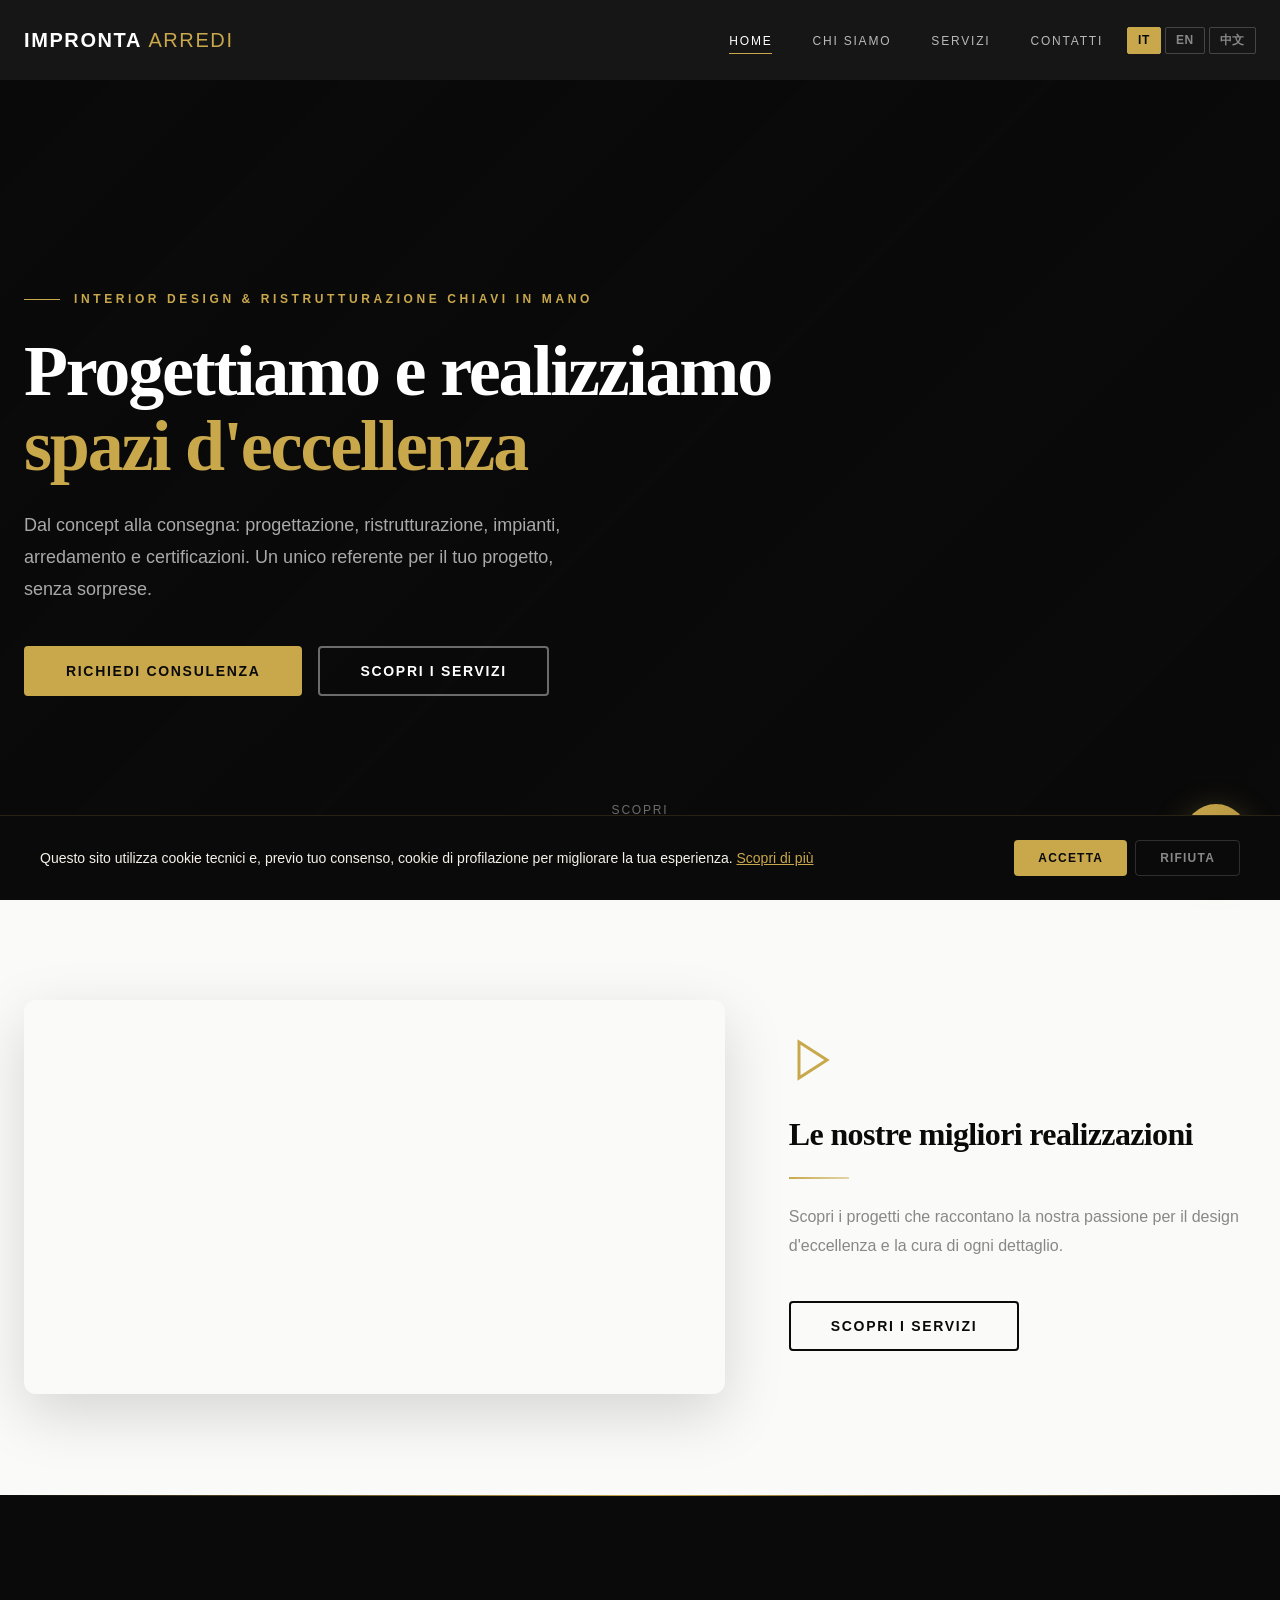
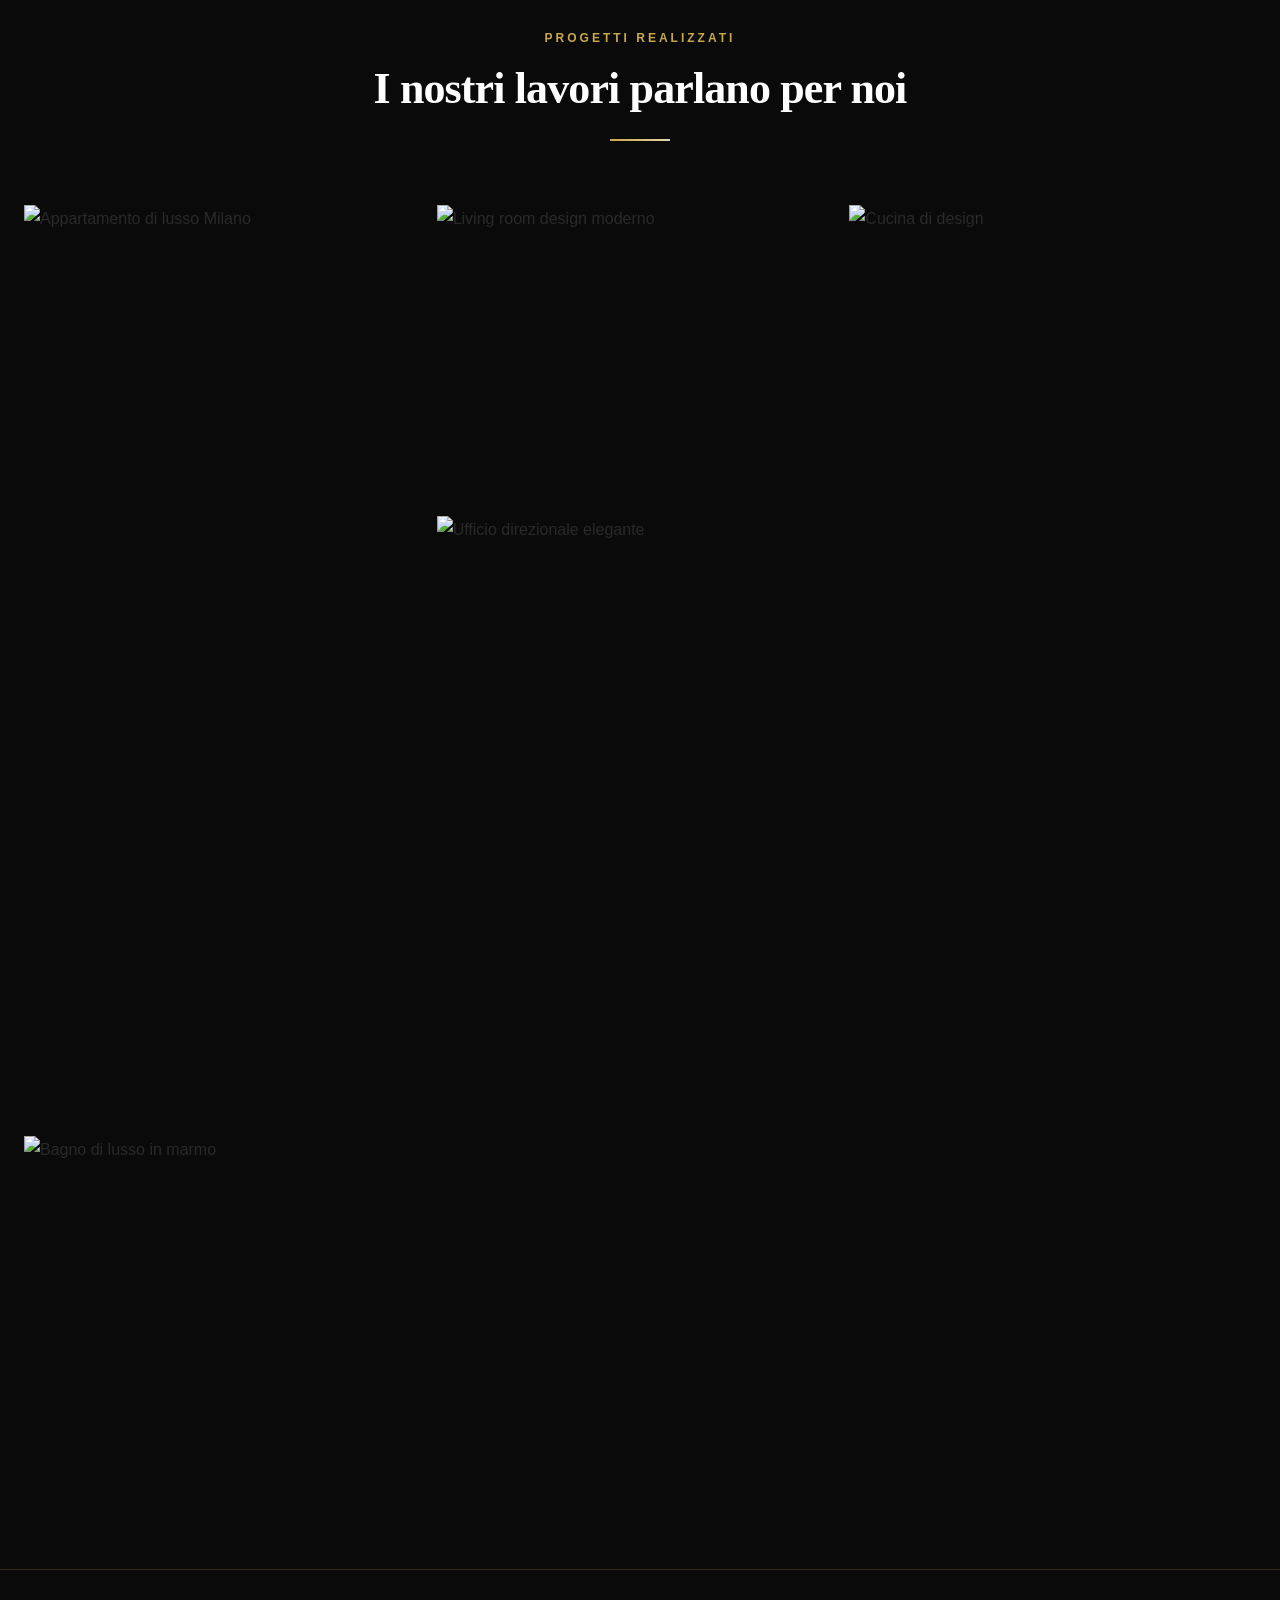
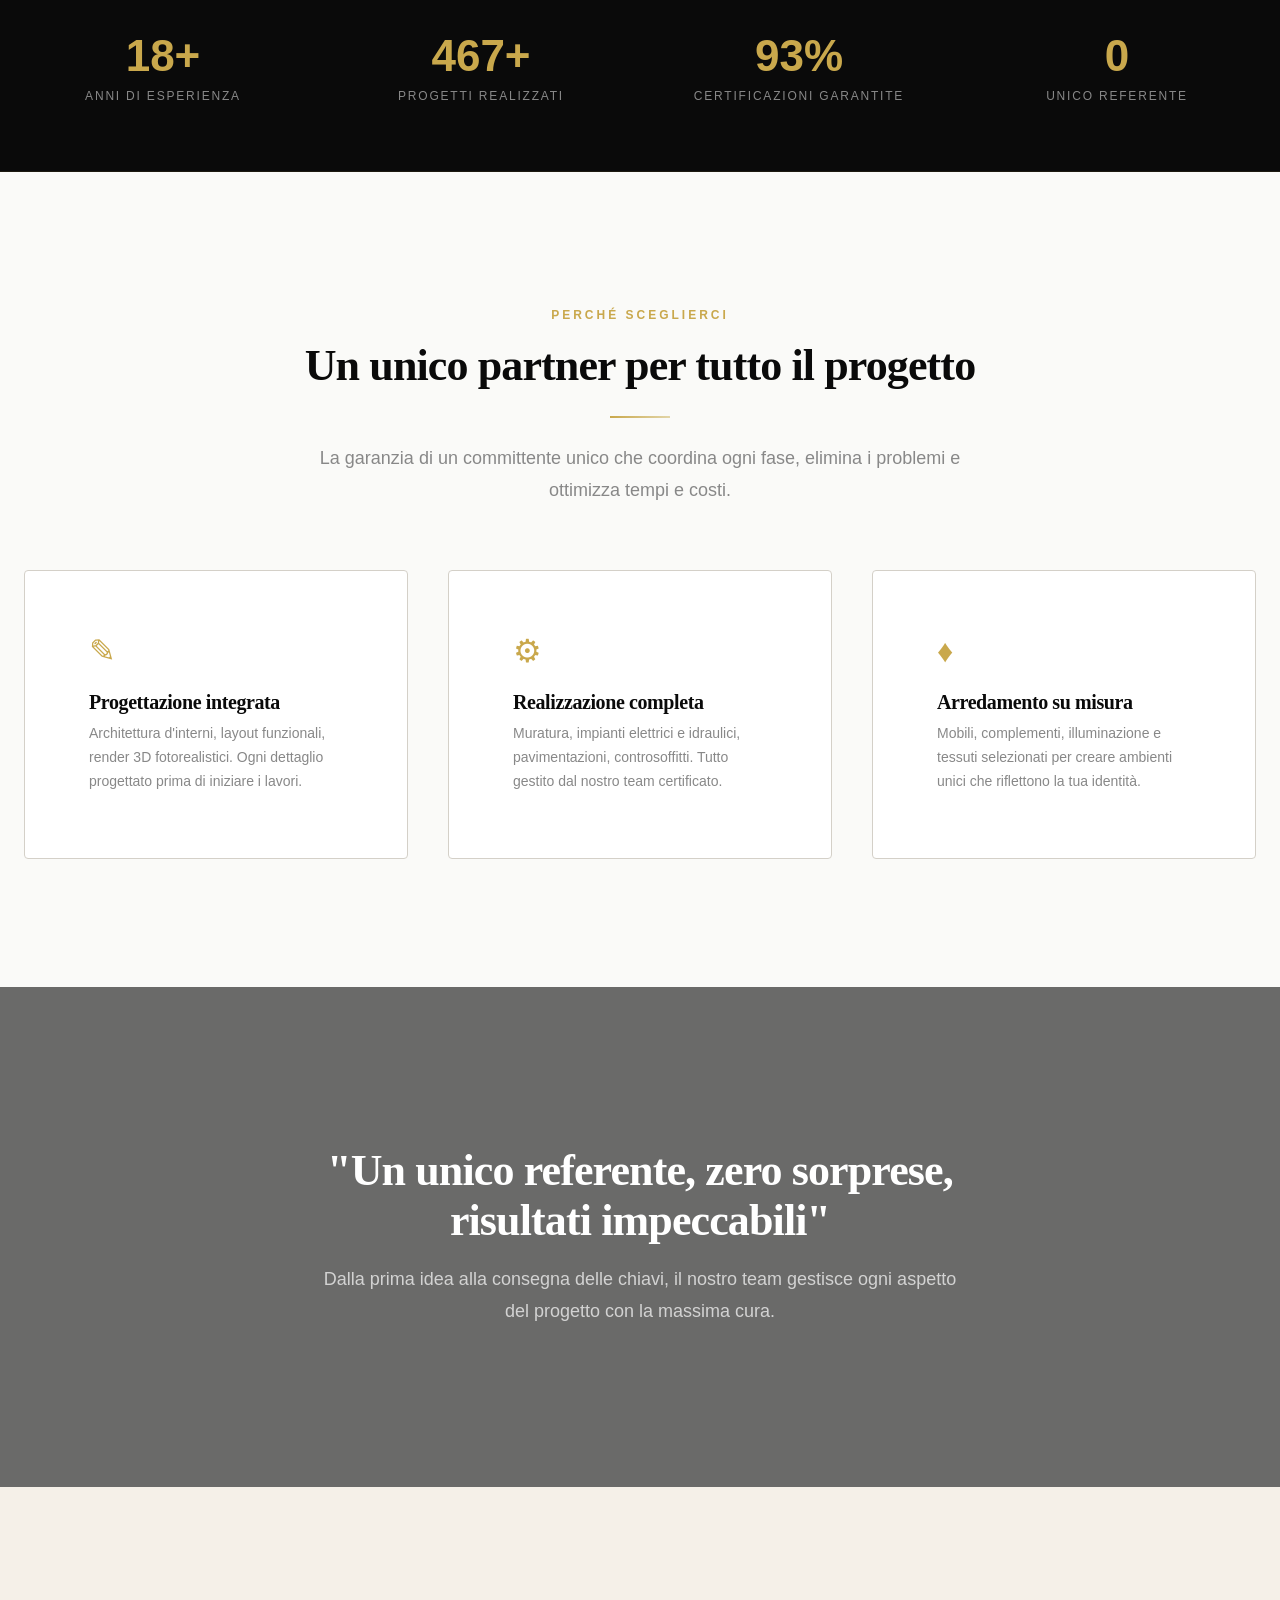
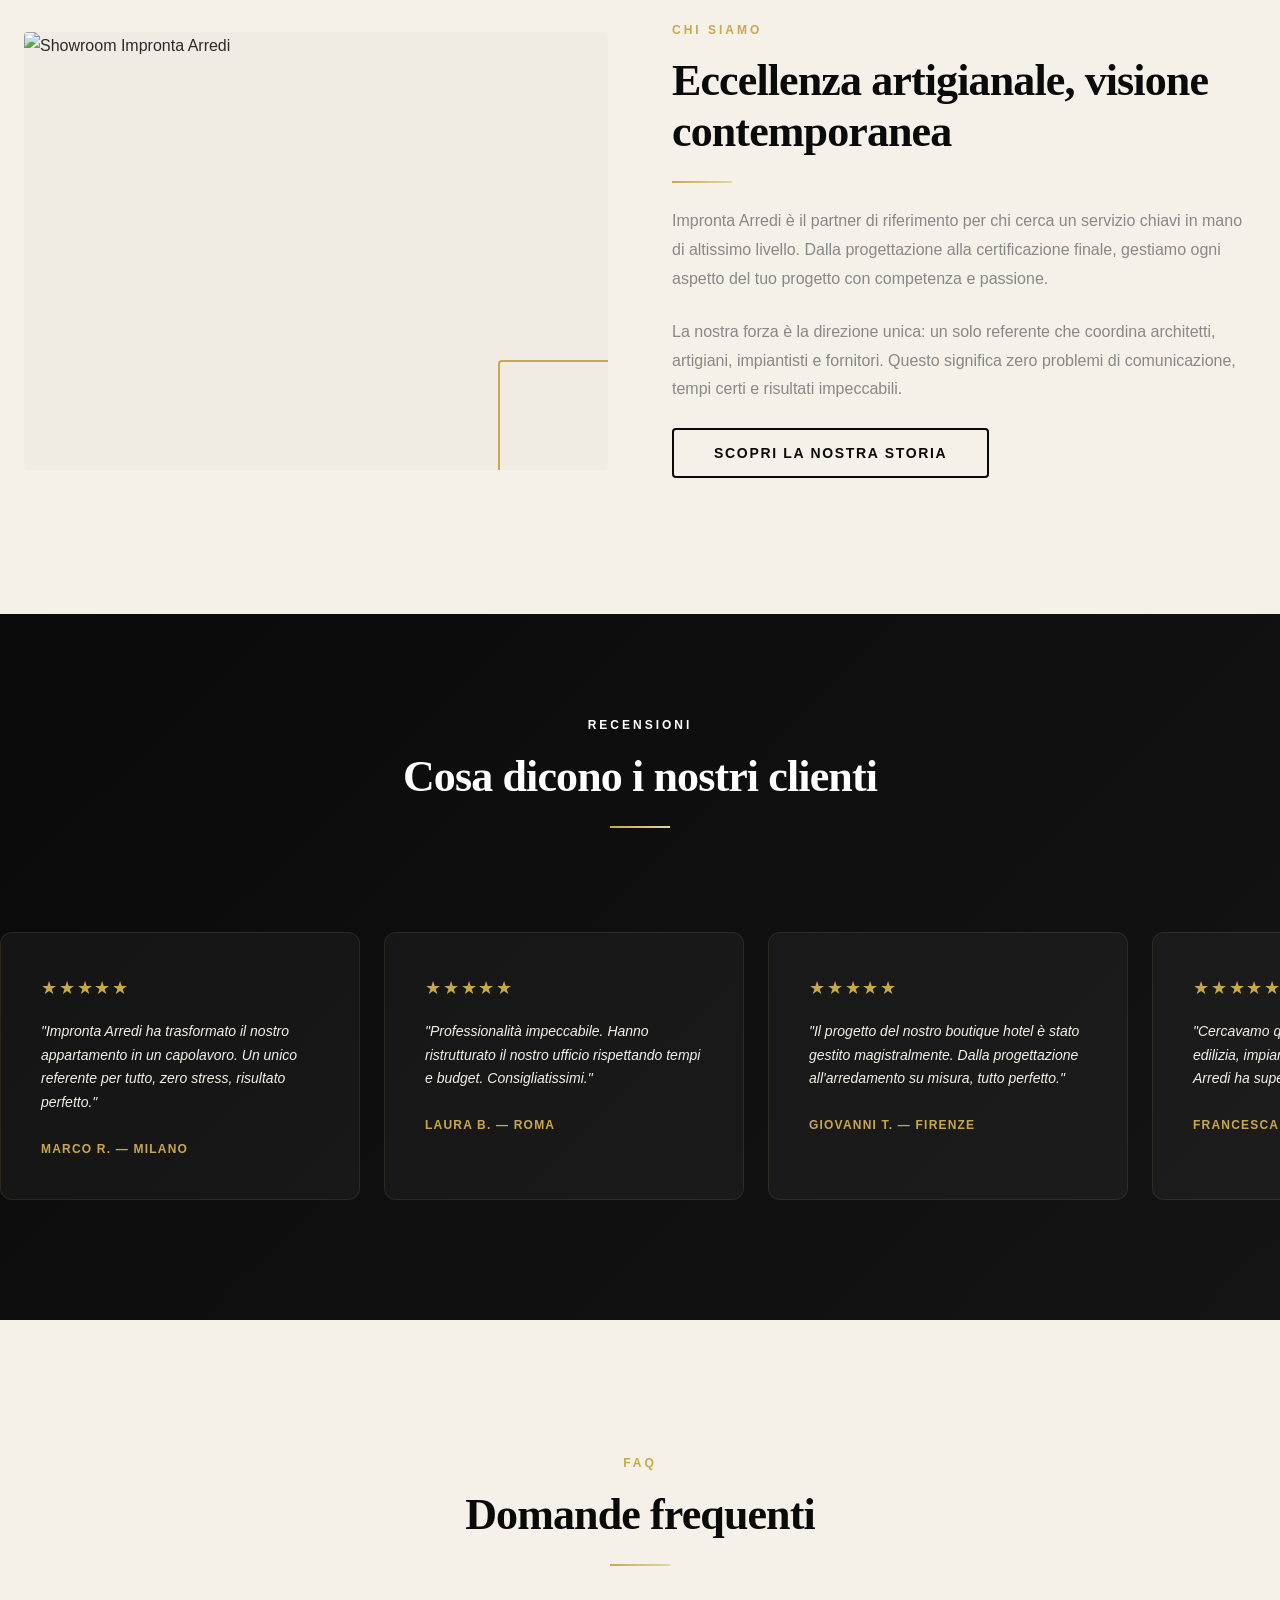
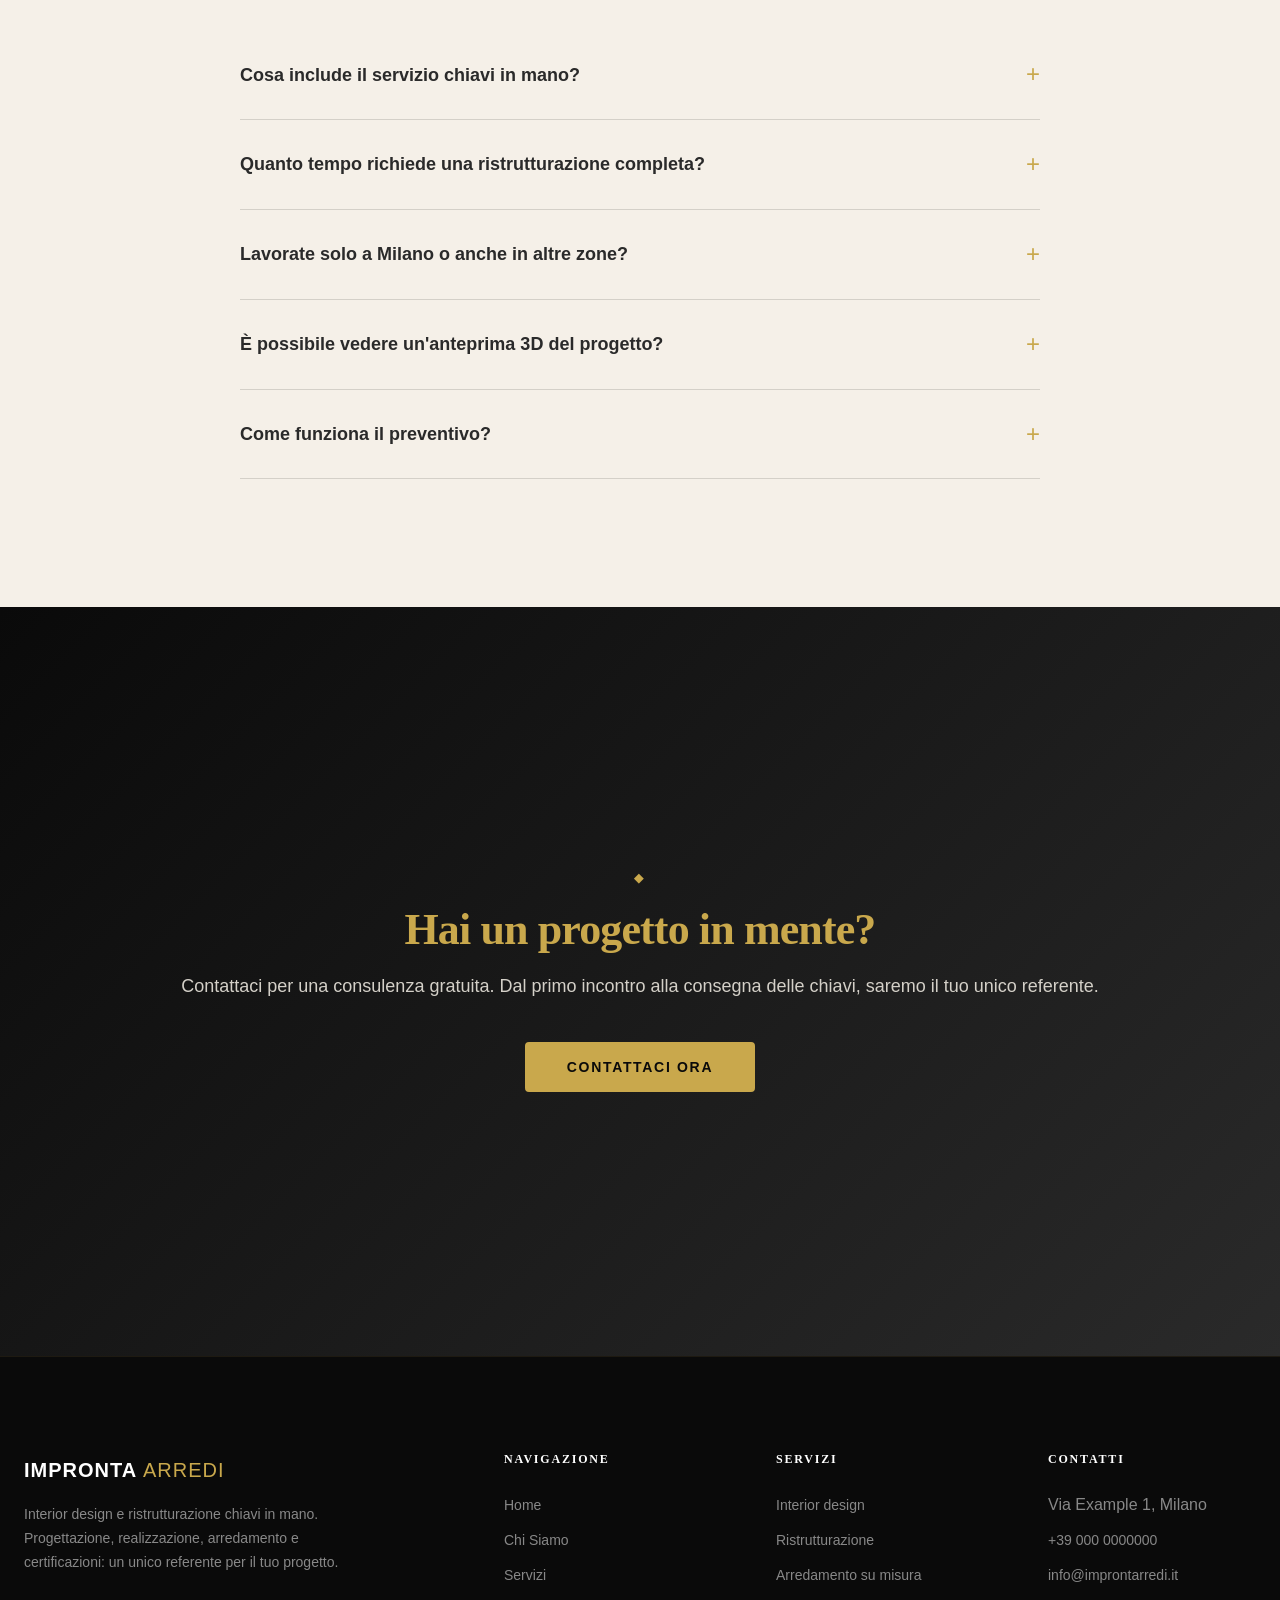
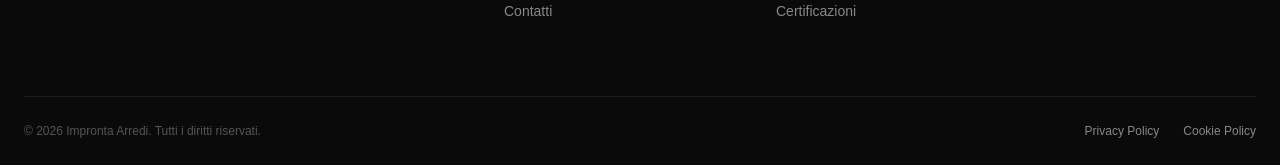
==== index.html @ 64a3fc9d "Aggiunta sezione video con figura, 10 recensioni scorrevoli, 5 FAQ e 100+ Q&A chatbot - Video: layou" ====
<!DOCTYPE html>
<html lang="it">
<head>
  <meta charset="UTF-8">
  <meta name="viewport" content="width=device-width, initial-scale=1.0">
  <title>Impronta Arredi – Interior Design e Ristrutturazione Chiavi in Mano</title>
  <meta name="description" content="Impronta Arredi: interior design e ristrutturazione chiavi in mano per appartamenti di lusso, uffici, hotel e negozi. Progettazione, impianti, arredamento e certificazioni con un unico referente.">
  <meta name="robots" content="index, follow">
  <link rel="canonical" href="https://www.improntarredi.it/">

  <!-- Open Graph -->
  <meta property="og:type" content="website">
  <meta property="og:title" content="Impronta Arredi – Interior Design e Ristrutturazione Chiavi in Mano">
  <meta property="og:description" content="Progettazione, ristrutturazione, impianti, arredamento e certificazioni. Un unico referente per il tuo progetto di lusso.">
  <meta property="og:url" content="https://www.improntarredi.it/">
  <meta property="og:site_name" content="Impronta Arredi">
  <meta property="og:locale" content="it_IT">
  <meta property="og:locale:alternate" content="en_GB">
  <meta property="og:locale:alternate" content="zh_CN">

  <!-- Preload font -->
  <link rel="preload" href="fonts/inter-regular.woff2" as="font" type="font/woff2" crossorigin>
  <link rel="preload" href="fonts/inter-bold.woff2" as="font" type="font/woff2" crossorigin>

  <link rel="stylesheet" href="css/style.css">
  <link rel="stylesheet" href="css/chatbot.css">

  <!-- Schema.org GeneralContractor + FurnitureStore -->
  <script type="application/ld+json">
  {
    "@context": "https://schema.org",
    "@type": ["GeneralContractor", "FurnitureStore"],
    "name": "Impronta Arredi",
    "description": "Interior design e ristrutturazione chiavi in mano per appartamenti di lusso, uffici, hotel e negozi. Progettazione, impianti, arredamento su misura e certificazioni.",
    "url": "https://www.improntarredi.it",
    "telephone": "+39 000 0000000",
    "email": "info@improntarredi.it",
    "address": {
      "@type": "PostalAddress",
      "streetAddress": "Via Example 1",
      "addressLocality": "Milano",
      "addressRegion": "MI",
      "postalCode": "20100",
      "addressCountry": "IT"
    },
    "geo": {
      "@type": "GeoCoordinates",
      "latitude": 45.4642,
      "longitude": 9.1900
    },
    "hasMap": "https://maps.google.com/?q=45.4642,9.1900",
    "openingHoursSpecification": [
      {
        "@type": "OpeningHoursSpecification",
        "dayOfWeek": ["Monday","Tuesday","Wednesday","Thursday","Friday"],
        "opens": "09:00",
        "closes": "18:00"
      },
      {
        "@type": "OpeningHoursSpecification",
        "dayOfWeek": "Saturday",
        "opens": "09:00",
        "closes": "13:00"
      }
    ],
    "areaServed": [
      { "@type": "Country", "name": "Italy" },
      { "@type": "Country", "name": "International" }
    ],
    "knowsLanguage": ["Italian", "English", "Chinese"],
    "sameAs": []
  }
  </script>

  <!-- Schema.org FAQPage -->
  <script type="application/ld+json">
  {
    "@context": "https://schema.org",
    "@type": "FAQPage",
    "mainEntity": [
      {
        "@type": "Question",
        "name": "Cosa include il servizio chiavi in mano di Impronta Arredi?",
        "acceptedAnswer": {
          "@type": "Answer",
          "text": "Il nostro servizio chiavi in mano include progettazione e interior design, ristrutturazione edile completa, impianti elettrici e idraulici, arredamento su misura, e tutte le certificazioni necessarie. Un unico referente coordina ogni fase del progetto."
        }
      },
      {
        "@type": "Question",
        "name": "Quanto tempo richiede una ristrutturazione completa?",
        "acceptedAnswer": {
          "@type": "Answer",
          "text": "I tempi variano in base alla complessità del progetto. Un appartamento di medie dimensioni richiede generalmente 3-6 mesi. Durante il sopralluogo iniziale definiamo una timeline dettagliata e ci impegniamo a rispettarla grazie alla nostra gestione centralizzata."
        }
      },
      {
        "@type": "Question",
        "name": "Lavorate solo a Milano o anche in altre zone?",
        "acceptedAnswer": {
          "@type": "Answer",
          "text": "La nostra sede è a Milano, ma lavoriamo in tutta Italia e anche all'estero. Abbiamo realizzato progetti a Roma, Firenze, Como, sulla costiera e in diverse capitali europee."
        }
      },
      {
        "@type": "Question",
        "name": "È possibile vedere un'anteprima 3D del progetto?",
        "acceptedAnswer": {
          "@type": "Answer",
          "text": "Assolutamente sì. Realizziamo render 3D fotorealistici che vi permetteranno di visualizzare ogni dettaglio del progetto prima dell'inizio dei lavori. Questo garantisce che il risultato finale corrisponda esattamente alle vostre aspettative."
        }
      },
      {
        "@type": "Question",
        "name": "Come funziona il preventivo?",
        "acceptedAnswer": {
          "@type": "Answer",
          "text": "Offriamo una consulenza iniziale gratuita con sopralluogo. Dopo aver compreso le vostre esigenze, prepariamo un preventivo dettagliato e trasparente, senza costi nascosti. Il budget è unico e include tutte le lavorazioni, materiali e certificazioni."
        }
      }
    ]
  }
  </script>
</head>
<body>

  <!-- ==================== HEADER ==================== -->
  <header class="header" role="banner">
    <div class="container header__inner">
      <a href="index.html" class="header__logo" aria-label="Impronta Arredi – Home">IMPRONTA <span>ARREDI</span></a>
      <nav class="nav" role="navigation" aria-label="Navigazione principale">
        <button class="nav__toggle" aria-label="Apri menu" aria-expanded="false">
          <span></span><span></span><span></span>
        </button>
        <ul class="nav__list">
          <li><a href="index.html" class="nav__link nav__link--active" data-i18n="nav.home">Home</a></li>
          <li><a href="chi-siamo.html" class="nav__link" data-i18n="nav.chi-siamo">Chi Siamo</a></li>
          <li><a href="servizi.html" class="nav__link" data-i18n="nav.servizi">Servizi</a></li>
          <li><a href="contatti.html" class="nav__link" data-i18n="nav.contatti">Contatti</a></li>
        </ul>
        <div class="lang-switch">
          <button class="lang-switch__btn lang-switch__btn--active" data-lang="it">IT</button>
          <button class="lang-switch__btn" data-lang="en">EN</button>
          <button class="lang-switch__btn" data-lang="cn">中文</button>
        </div>
      </nav>
    </div>
  </header>

  <main>
    <!-- ==================== HERO (Cinematic) ==================== -->
    <section class="hero">
      <div class="hero__bg" style="background-image: url('https://images.unsplash.com/photo-1600210492486-724fe5c67fb0?w=1920&q=80');" role="img" aria-label="Interior design di lusso"></div>
      <div class="hero__overlay"></div>
      <div class="hero__particles" aria-hidden="true">
        <div class="hero__particle"></div>
        <div class="hero__particle"></div>
        <div class="hero__particle"></div>
        <div class="hero__particle"></div>
        <div class="hero__particle"></div>
        <div class="hero__particle"></div>
      </div>
      <div class="container">
        <div class="hero__content">
          <span class="hero__label" data-i18n="hero.label">Interior Design & Ristrutturazione Chiavi in Mano</span>
          <h1 class="hero__title" data-i18n="hero.title" data-i18n-html>Progettiamo e realizziamo <em>spazi d'eccellenza</em></h1>
          <p class="hero__text" data-i18n="hero.text">Dal concept alla consegna: progettazione, ristrutturazione, impianti, arredamento e certificazioni. Un unico referente per il tuo progetto, senza sorprese.</p>
          <div class="hero__actions">
            <a href="contatti.html" class="btn btn--gold" data-i18n="hero.cta1">Richiedi consulenza</a>
            <a href="servizi.html" class="btn btn--outline-white" data-i18n="hero.cta2">Scopri i servizi</a>
          </div>
        </div>
      </div>
      <div class="hero__scroll" aria-hidden="true">
        <span data-i18n="hero.scroll">Scopri</span>
        <div class="hero__scroll-line"></div>
      </div>
    </section>

    <!-- ==================== VIDEO ==================== -->
    <section class="video-section" aria-label="Video presentazione">
      <div class="container">
        <div class="video-split">
          <div class="video-split__player">
            <div class="video-split__wrapper">
              <iframe
                src="https://www.youtube.com/embed/dM3teZ4yJe0"
                title="arredo"
                frameborder="0"
                allow="accelerometer; autoplay; clipboard-write; encrypted-media; gyroscope; picture-in-picture; web-share"
                referrerpolicy="strict-origin-when-cross-origin"
                allowfullscreen
                loading="lazy"
              ></iframe>
            </div>
          </div>
          <div class="video-split__cta reveal">
            <div class="video-split__icon" aria-hidden="true">
              <svg width="48" height="48" viewBox="0 0 24 24" fill="none" stroke="currentColor" stroke-width="1.5"><polygon points="5 3 19 12 5 21 5 3"/></svg>
            </div>
            <h2 data-i18n="video.title">Le nostre migliori realizzazioni</h2>
            <div class="gold-line gold-line--left"></div>
            <p data-i18n="video.desc">Scopri i progetti che raccontano la nostra passione per il design d'eccellenza e la cura di ogni dettaglio.</p>
            <a href="servizi.html" class="btn btn--outline-dark" data-i18n="video.cta">Scopri i servizi</a>
          </div>
        </div>
      </div>
    </section>

    <!-- ==================== PORTFOLIO GALLERY ==================== -->
    <section class="portfolio" aria-label="Progetti realizzati">
      <div class="container">
        <div class="section__header reveal">
          <span class="section__label" data-i18n="portfolio.label">Progetti realizzati</span>
          <h2 data-i18n="portfolio.title" style="color: var(--bianco-puro);">I nostri lavori parlano per noi</h2>
          <div class="gold-line"></div>
        </div>
      </div>
      <div class="container--wide" style="max-width: 1440px; margin: 0 auto; padding: 0 var(--sp-md);">
        <div class="portfolio__grid">
          <div class="portfolio__item portfolio__item--tall reveal--scale reveal">
            <img src="https://images.unsplash.com/photo-1600607687939-ce8a6c25118c?w=800&q=80" alt="Appartamento di lusso Milano" loading="lazy" width="800" height="1067">
            <div class="portfolio__overlay">
              <h3 data-i18n="portfolio.1.title">Residenza Brera</h3>
              <p data-i18n="portfolio.1.cat">Appartamento di lusso</p>
            </div>
          </div>
          <div class="portfolio__item reveal--scale reveal reveal--delay-1">
            <img src="https://images.unsplash.com/photo-1600585154340-be6161a56a0c?w=800&q=80" alt="Living room design moderno" loading="lazy" width="800" height="600">
            <div class="portfolio__overlay">
              <h3 data-i18n="portfolio.2.title">Loft Navigli</h3>
              <p data-i18n="portfolio.2.cat">Ristrutturazione completa</p>
            </div>
          </div>
          <div class="portfolio__item reveal--scale reveal reveal--delay-2">
            <img src="https://images.unsplash.com/photo-1600566753190-17f0baa2a6c3?w=800&q=80" alt="Cucina di design" loading="lazy" width="800" height="600">
            <div class="portfolio__overlay">
              <h3 data-i18n="portfolio.3.title">Villa Monza</h3>
              <p data-i18n="portfolio.3.cat">Interior design</p>
            </div>
          </div>
          <div class="portfolio__item portfolio__item--wide reveal--scale reveal reveal--delay-1">
            <img src="https://images.unsplash.com/photo-1631679706909-1844bbd07221?w=1200&q=80" alt="Ufficio direzionale elegante" loading="lazy" width="1200" height="600">
            <div class="portfolio__overlay">
              <h3 data-i18n="portfolio.4.title">Headquarter Porta Nuova</h3>
              <p data-i18n="portfolio.4.cat">Ufficio direzionale</p>
            </div>
          </div>
          <div class="portfolio__item reveal--scale reveal reveal--delay-2">
            <img src="https://images.unsplash.com/photo-1618221195710-dd6b41faaea6?w=800&q=80" alt="Bagno di lusso in marmo" loading="lazy" width="800" height="600">
            <div class="portfolio__overlay">
              <h3 data-i18n="portfolio.5.title">Suite Hotel Duomo</h3>
              <p data-i18n="portfolio.5.cat">Boutique hotel</p>
            </div>
          </div>
        </div>
      </div>
    </section>

    <!-- ==================== STATS BAR ==================== -->
    <section class="stats-bar" aria-label="Statistiche">
      <div class="container">
        <div class="stats-bar__grid">
          <div class="reveal">
            <div class="stat__number" data-counter="20" data-suffix="+">0</div>
            <div class="stat__label" data-i18n="stat.1.label">Anni di esperienza</div>
          </div>
          <div class="reveal reveal--delay-1">
            <div class="stat__number" data-counter="500" data-suffix="+">0</div>
            <div class="stat__label" data-i18n="stat.2.label">Progetti realizzati</div>
          </div>
          <div class="reveal reveal--delay-2">
            <div class="stat__number" data-counter="100" data-suffix="%">0</div>
            <div class="stat__label" data-i18n="stat.3.label">Certificazioni garantite</div>
          </div>
          <div class="reveal reveal--delay-3">
            <div class="stat__number" data-counter="1" data-suffix="">0</div>
            <div class="stat__label" data-i18n="stat.4.label">Unico referente</div>
          </div>
        </div>
      </div>
    </section>

    <!-- ==================== FEATURES ==================== -->
    <section class="section">
      <div class="container">
        <div class="section__header reveal">
          <span class="section__label" data-i18n="features.label">Perché sceglierci</span>
          <h2 data-i18n="features.title">Un unico partner per tutto il progetto</h2>
          <div class="gold-line"></div>
          <p data-i18n="features.desc">La garanzia di un committente unico che coordina ogni fase, elimina i problemi e ottimizza tempi e costi.</p>
        </div>
        <div class="features-grid">
          <div class="feature-card reveal">
            <div class="feature-card__icon" aria-hidden="true">&#9998;</div>
            <h3 class="feature-card__title" data-i18n="feature.1.title">Progettazione integrata</h3>
            <p class="feature-card__text" data-i18n="feature.1.text">Architettura d'interni, layout funzionali, render 3D fotorealistici. Ogni dettaglio progettato prima di iniziare i lavori.</p>
          </div>
          <div class="feature-card reveal reveal--delay-1">
            <div class="feature-card__icon" aria-hidden="true">&#9881;</div>
            <h3 class="feature-card__title" data-i18n="feature.2.title">Realizzazione completa</h3>
            <p class="feature-card__text" data-i18n="feature.2.text">Muratura, impianti elettrici e idraulici, pavimentazioni, controsoffitti. Tutto gestito dal nostro team certificato.</p>
          </div>
          <div class="feature-card reveal reveal--delay-2">
            <div class="feature-card__icon" aria-hidden="true">&#9830;</div>
            <h3 class="feature-card__title" data-i18n="feature.3.title">Arredamento su misura</h3>
            <p class="feature-card__text" data-i18n="feature.3.text">Mobili, complementi, illuminazione e tessuti selezionati per creare ambienti unici che riflettono la tua identità.</p>
          </div>
        </div>
      </div>
    </section>

    <!-- ==================== PARALLAX SECTION ==================== -->
    <section class="parallax-section" aria-label="Citazione">
      <div class="parallax-section__bg" style="background-image: url('https://images.unsplash.com/photo-1600566753086-00f18fb6b3ea?w=1920&q=80');"></div>
      <div class="parallax-section__overlay"></div>
      <div class="parallax-section__content reveal">
        <h2 data-i18n="parallax.quote">"Un unico referente, zero sorprese, risultati impeccabili"</h2>
        <p data-i18n="parallax.desc">Dalla prima idea alla consegna delle chiavi, il nostro team gestisce ogni aspetto del progetto con la massima cura.</p>
      </div>
    </section>

    <!-- ==================== ABOUT PREVIEW ==================== -->
    <section class="section section--cream">
      <div class="container">
        <div class="about-split">
          <div class="about-split__image reveal--left reveal">
            <img src="https://images.unsplash.com/photo-1600585154526-990dced4db0d?w=800&q=80" alt="Showroom Impronta Arredi" loading="lazy" width="800" height="600">
          </div>
          <div class="about-split__content reveal--right reveal">
            <span class="section__label" data-i18n="about.label">Chi siamo</span>
            <h2 data-i18n="about.title">Eccellenza artigianale, visione contemporanea</h2>
            <div class="gold-line gold-line--left"></div>
            <p data-i18n="about.text1">Impronta Arredi è il partner di riferimento per chi cerca un servizio chiavi in mano di altissimo livello. Dalla progettazione alla certificazione finale, gestiamo ogni aspetto del tuo progetto con competenza e passione.</p>
            <p data-i18n="about.text2">La nostra forza è la direzione unica: un solo referente che coordina architetti, artigiani, impiantisti e fornitori. Questo significa zero problemi di comunicazione, tempi certi e risultati impeccabili.</p>
            <a href="chi-siamo.html" class="btn btn--outline-dark" data-i18n="about.cta">Scopri la nostra storia</a>
          </div>
        </div>
      </div>
    </section>

    <!-- ==================== RECENSIONI CAROUSEL ==================== -->
    <section class="reviews-section" aria-label="Recensioni clienti">
      <div class="container">
        <div class="section__header reveal">
          <span class="section__label" data-i18n="reviews.label">Recensioni</span>
          <h2 data-i18n="reviews.title">Cosa dicono i nostri clienti</h2>
          <div class="gold-line"></div>
        </div>
      </div>
      <div class="reviews-track-wrapper">
        <div class="reviews-track" aria-live="off">
          <!-- 10 review cards (duplicated for infinite scroll) -->
          <div class="review-card">
            <div class="review-card__stars" aria-label="5 stelle">&#9733;&#9733;&#9733;&#9733;&#9733;</div>
            <p class="review-card__text" data-i18n="review.1.text">"Impronta Arredi ha trasformato il nostro appartamento in un capolavoro. Un unico referente per tutto, zero stress, risultato perfetto."</p>
            <p class="review-card__author" data-i18n="review.1.author">Marco R. — Milano</p>
          </div>
          <div class="review-card">
            <div class="review-card__stars" aria-label="5 stelle">&#9733;&#9733;&#9733;&#9733;&#9733;</div>
            <p class="review-card__text" data-i18n="review.2.text">"Professionalità impeccabile. Hanno ristrutturato il nostro ufficio rispettando tempi e budget. Consigliatissimi."</p>
            <p class="review-card__author" data-i18n="review.2.author">Laura B. — Roma</p>
          </div>
          <div class="review-card">
            <div class="review-card__stars" aria-label="5 stelle">&#9733;&#9733;&#9733;&#9733;&#9733;</div>
            <p class="review-card__text" data-i18n="review.3.text">"Il progetto del nostro boutique hotel è stato gestito magistralmente. Dalla progettazione all'arredamento su misura, tutto perfetto."</p>
            <p class="review-card__author" data-i18n="review.3.author">Giovanni T. — Firenze</p>
          </div>
          <div class="review-card">
            <div class="review-card__stars" aria-label="5 stelle">&#9733;&#9733;&#9733;&#9733;&#9733;</div>
            <p class="review-card__text" data-i18n="review.4.text">"Cercavamo qualcuno che gestisse tutto: edilizia, impianti, arredamento. Impronta Arredi ha superato le aspettative."</p>
            <p class="review-card__author" data-i18n="review.4.author">Francesca M. — Torino</p>
          </div>
          <div class="review-card">
            <div class="review-card__stars" aria-label="5 stelle">&#9733;&#9733;&#9733;&#9733;&#9733;</div>
            <p class="review-card__text" data-i18n="review.5.text">"La qualità dei materiali e la cura dei dettagli sono straordinarie. La nostra villa è esattamente come l'avevamo immaginata."</p>
            <p class="review-card__author" data-i18n="review.5.author">Alessandro P. — Como</p>
          </div>
          <div class="review-card">
            <div class="review-card__stars" aria-label="5 stelle">&#9733;&#9733;&#9733;&#9733;&#9733;</div>
            <p class="review-card__text" data-i18n="review.6.text">"Il render 3D ci ha permesso di vedere il risultato prima ancora di iniziare. Nessuna sorpresa, solo soddisfazione."</p>
            <p class="review-card__author" data-i18n="review.6.author">Chiara L. — Bergamo</p>
          </div>
          <div class="review-card">
            <div class="review-card__stars" aria-label="5 stelle">&#9733;&#9733;&#9733;&#9733;&#9733;</div>
            <p class="review-card__text" data-i18n="review.7.text">"Ristrutturazione completa del nostro negozio in centro a Milano. Lavoro impeccabile, consegnato nei tempi previsti."</p>
            <p class="review-card__author" data-i18n="review.7.author">Roberto S. — Milano</p>
          </div>
          <div class="review-card">
            <div class="review-card__stars" aria-label="5 stelle">&#9733;&#9733;&#9733;&#9733;&#9733;</div>
            <p class="review-card__text" data-i18n="review.8.text">"Finalmente un'azienda che mantiene le promesse. Un unico interlocutore dal primo giorno alla consegna delle chiavi."</p>
            <p class="review-card__author" data-i18n="review.8.author">Elena V. — Monza</p>
          </div>
          <div class="review-card">
            <div class="review-card__stars" aria-label="5 stelle">&#9733;&#9733;&#9733;&#9733;&#9733;</div>
            <p class="review-card__text" data-i18n="review.9.text">"Abbiamo affidato a loro la ristrutturazione del nostro attico. Risultato spettacolare, con certificazioni impeccabili."</p>
            <p class="review-card__author" data-i18n="review.9.author">Davide C. — Brescia</p>
          </div>
          <div class="review-card">
            <div class="review-card__stars" aria-label="5 stelle">&#9733;&#9733;&#9733;&#9733;&#9733;</div>
            <p class="review-card__text" data-i18n="review.10.text">"Design moderno e funzionale per i nostri uffici. Il team ha capito subito le nostre esigenze e le ha realizzate alla perfezione."</p>
            <p class="review-card__author" data-i18n="review.10.author">Paola G. — Verona</p>
          </div>
        </div>
      </div>
    </section>

    <!-- ==================== FAQ ==================== -->
    <section class="section section--cream" id="faq" aria-label="Domande frequenti">
      <div class="container">
        <div class="section__header reveal">
          <span class="section__label" data-i18n="faq.label">FAQ</span>
          <h2 data-i18n="faq.title">Domande frequenti</h2>
          <div class="gold-line"></div>
        </div>
        <div class="faq-list">
          <details class="faq-item reveal">
            <summary class="faq-item__question" data-i18n="faq.1.q">Cosa include il servizio chiavi in mano?</summary>
            <div class="faq-item__answer">
              <p data-i18n="faq.1.a">Il nostro servizio chiavi in mano include progettazione e interior design, ristrutturazione edile completa, impianti elettrici e idraulici, arredamento su misura, e tutte le certificazioni necessarie. Un unico referente coordina ogni fase del progetto.</p>
            </div>
          </details>
          <details class="faq-item reveal reveal--delay-1">
            <summary class="faq-item__question" data-i18n="faq.2.q">Quanto tempo richiede una ristrutturazione completa?</summary>
            <div class="faq-item__answer">
              <p data-i18n="faq.2.a">I tempi variano in base alla complessità del progetto. Un appartamento di medie dimensioni richiede generalmente 3-6 mesi. Durante il sopralluogo iniziale definiamo una timeline dettagliata e ci impegniamo a rispettarla grazie alla nostra gestione centralizzata.</p>
            </div>
          </details>
          <details class="faq-item reveal reveal--delay-2">
            <summary class="faq-item__question" data-i18n="faq.3.q">Lavorate solo a Milano o anche in altre zone?</summary>
            <div class="faq-item__answer">
              <p data-i18n="faq.3.a">La nostra sede è a Milano, ma lavoriamo in tutta Italia e anche all'estero. Abbiamo realizzato progetti a Roma, Firenze, Como, sulla costiera e in diverse capitali europee. Contattateci per verificare la disponibilità nella vostra zona.</p>
            </div>
          </details>
          <details class="faq-item reveal reveal--delay-1">
            <summary class="faq-item__question" data-i18n="faq.4.q">È possibile vedere un'anteprima 3D del progetto?</summary>
            <div class="faq-item__answer">
              <p data-i18n="faq.4.a">Assolutamente sì. Realizziamo render 3D fotorealistici che vi permetteranno di visualizzare ogni dettaglio del progetto prima dell'inizio dei lavori. Questo garantisce che il risultato finale corrisponda esattamente alle vostre aspettative.</p>
            </div>
          </details>
          <details class="faq-item reveal reveal--delay-2">
            <summary class="faq-item__question" data-i18n="faq.5.q">Come funziona il preventivo?</summary>
            <div class="faq-item__answer">
              <p data-i18n="faq.5.a">Offriamo una consulenza iniziale gratuita con sopralluogo. Dopo aver compreso le vostre esigenze, prepariamo un preventivo dettagliato e trasparente, senza costi nascosti. Il budget è unico e include tutte le lavorazioni, materiali e certificazioni.</p>
            </div>
          </details>
        </div>
      </div>
    </section>

    <!-- ==================== CTA ==================== -->
    <section class="section section--gold">
      <div class="container cta-section cta-section--gold reveal">
        <span class="section__label">&#9670;</span>
        <h2 data-i18n="cta.title">Hai un progetto in mente?</h2>
        <p data-i18n="cta.text">Contattaci per una consulenza gratuita. Dal primo incontro alla consegna delle chiavi, saremo il tuo unico referente.</p>
        <a href="contatti.html" class="btn btn--gold" data-i18n="cta.btn">Contattaci ora</a>
      </div>
    </section>
  </main>

  <!-- ==================== FOOTER ==================== -->
  <footer class="footer" role="contentinfo">
    <div class="container">
      <div class="footer__grid">
        <div>
          <div class="footer__brand">IMPRONTA <span>ARREDI</span></div>
          <p class="footer__desc" data-i18n="footer.desc">Interior design e ristrutturazione chiavi in mano. Progettazione, realizzazione, arredamento e certificazioni: un unico referente per il tuo progetto.</p>
        </div>
        <div>
          <h4 class="footer__title" data-i18n="footer.nav">Navigazione</h4>
          <ul class="footer__links">
            <li><a href="index.html" data-i18n="nav.home">Home</a></li>
            <li><a href="chi-siamo.html" data-i18n="nav.chi-siamo">Chi siamo</a></li>
            <li><a href="servizi.html" data-i18n="nav.servizi">Servizi</a></li>
            <li><a href="contatti.html" data-i18n="nav.contatti">Contatti</a></li>
          </ul>
        </div>
        <div>
          <h4 class="footer__title" data-i18n="footer.services">Servizi</h4>
          <ul class="footer__links">
            <li><a href="servizi.html" data-i18n="footer.srv.1">Interior design</a></li>
            <li><a href="servizi.html" data-i18n="footer.srv.2">Ristrutturazione</a></li>
            <li><a href="servizi.html" data-i18n="footer.srv.3">Arredamento su misura</a></li>
            <li><a href="servizi.html" data-i18n="footer.srv.4">Certificazioni</a></li>
          </ul>
        </div>
        <div>
          <h4 class="footer__title" data-i18n="footer.contact">Contatti</h4>
          <ul class="footer__links">
            <li>Via Example 1, Milano</li>
            <li><a href="tel:+390000000000">+39 000 0000000</a></li>
            <li><a href="mailto:info@improntarredi.it">info@improntarredi.it</a></li>
          </ul>
        </div>
      </div>
      <div class="footer__bottom">
        <p>&copy; <span class="footer__year">2026</span> Impronta Arredi. <span data-i18n="footer.rights">Tutti i diritti riservati.</span></p>
        <div class="footer__legal">
          <a href="privacy.html" data-i18n="footer.privacy">Privacy Policy</a>
          <a href="cookie-policy.html" data-i18n="footer.cookie">Cookie Policy</a>
        </div>
      </div>
    </div>
  </footer>

  <!-- ==================== COOKIE BANNER ==================== -->
  <div class="cookie-banner" role="dialog" aria-label="Consenso cookie">
    <div class="cookie-banner__inner">
      <p class="cookie-banner__text"><span data-i18n="cookie.text">Questo sito utilizza cookie tecnici e, previo tuo consenso, cookie di profilazione per migliorare la tua esperienza.</span> <a href="cookie-policy.html" data-i18n="cookie.more">Scopri di più</a></p>
      <div class="cookie-banner__actions">
        <button class="cookie-banner__btn cookie-banner__btn--accept" data-i18n="cookie.accept">Accetta</button>
        <button class="cookie-banner__btn cookie-banner__btn--reject" data-i18n="cookie.reject">Rifiuta</button>
      </div>
    </div>
  </div>

  <!-- ==================== EXTERNAL CHATBOT ==================== -->
  <script src="js/main.js"></script>
  <script src="js/chatbot.js"></script>
</body>
</html>
---- css/style.css ----
/* ==========================================================================
   Impronta Arredi – Luxury Interior Design & General Contractor
   Foglio di stile principale — Mobile-first, WCAG AA, Performance-first
   WOW Edition – Cinematic effects, parallax, portfolio gallery
   ========================================================================== */

/* ---------- Font self-hosted ---------- */
@font-face {
  font-family: 'Inter';
  font-style: normal;
  font-weight: 400;
  font-display: swap;
  src: url('../fonts/inter-regular.woff2') format('woff2');
}
@font-face {
  font-family: 'Inter';
  font-style: normal;
  font-weight: 500;
  font-display: swap;
  src: url('../fonts/inter-medium.woff2') format('woff2');
}
@font-face {
  font-family: 'Inter';
  font-style: normal;
  font-weight: 600;
  font-display: swap;
  src: url('../fonts/inter-semibold.woff2') format('woff2');
}
@font-face {
  font-family: 'Inter';
  font-style: normal;
  font-weight: 700;
  font-display: swap;
  src: url('../fonts/inter-bold.woff2') format('woff2');
}

/* ---------- Custom properties — Luxury Palette ---------- */
:root {
  /* Colori primari */
  --nero: #0A0A0A;
  --oro: #C9A84C;
  --oro-scuro: #A8893A;
  --oro-chiaro: #E2D5A8;
  --crema: #F5F0E8;
  --bianco: #FAFAF8;
  --bianco-puro: #FFFFFF;
  --grigio-scuro: #2A2A2A;
  --grigio: #888888;
  --grigio-chiaro: #D4D0C8;
  --grigio-bg: #F0ECE4;

  /* Font */
  --font-body: 'Inter', -apple-system, BlinkMacSystemFont, 'Segoe UI', Roboto, sans-serif;
  --font-heading: 'Inter', Georgia, 'Times New Roman', serif;

  /* Dimensioni */
  --fs-xs: 0.75rem;
  --fs-sm: 0.875rem;
  --fs-base: 1rem;
  --fs-lg: 1.125rem;
  --fs-xl: 1.25rem;
  --fs-2xl: 1.5rem;
  --fs-3xl: 2rem;
  --fs-4xl: 2.75rem;
  --fs-5xl: 3.5rem;
  --fs-6xl: 4.5rem;
  --fs-7xl: 6rem;

  /* Spaziatura */
  --sp-xs: 0.5rem;
  --sp-sm: 1rem;
  --sp-md: 1.5rem;
  --sp-lg: 2.5rem;
  --sp-xl: 4rem;
  --sp-2xl: 6rem;
  --sp-3xl: 8rem;

  /* Layout */
  --max-w: 1280px;
  --max-w-wide: 1440px;
  --header-h: 80px;
  --radius: 4px;
  --radius-lg: 12px;
  --transition: 0.4s cubic-bezier(0.25, 0.46, 0.45, 0.94);
  --transition-slow: 0.8s cubic-bezier(0.25, 0.46, 0.45, 0.94);
  --transition-spring: 0.6s cubic-bezier(0.34, 1.56, 0.64, 1);
}

/* ---------- Reset ---------- */
*, *::before, *::after { box-sizing: border-box; margin: 0; padding: 0; }
html { scroll-behavior: smooth; -webkit-text-size-adjust: 100%; }

body {
  font-family: var(--font-body);
  font-size: var(--fs-base);
  line-height: 1.7;
  color: var(--grigio-scuro);
  background-color: var(--bianco);
  -webkit-font-smoothing: antialiased;
  -moz-osx-font-smoothing: grayscale;
  overflow-x: hidden;
}

img { max-width: 100%; height: auto; display: block; }
a { color: var(--oro); text-decoration: none; transition: color var(--transition); }
a:hover { color: var(--oro-scuro); }
ul, ol { list-style: none; }

h1, h2, h3, h4, h5, h6 {
  font-family: var(--font-heading);
  line-height: 1.15;
  color: var(--nero);
  font-weight: 700;
  letter-spacing: -0.02em;
}

h1 { font-size: var(--fs-5xl); }
h2 { font-size: var(--fs-4xl); }
h3 { font-size: var(--fs-3xl); }
h4 { font-size: var(--fs-2xl); }

/* ---------- Utility ---------- */
.container {
  width: 100%;
  max-width: var(--max-w);
  margin: 0 auto;
  padding: 0 var(--sp-md);
}

.container--wide {
  max-width: var(--max-w-wide);
}

.sr-only {
  position: absolute; width: 1px; height: 1px; padding: 0; margin: -1px;
  overflow: hidden; clip: rect(0,0,0,0); white-space: nowrap; border: 0;
}

/* ---------- Scroll reveal ---------- */
.reveal {
  opacity: 0;
  transform: translateY(40px);
  transition: opacity var(--transition-slow), transform var(--transition-slow);
}

.reveal--visible {
  opacity: 1;
  transform: translateY(0);
}

.reveal--delay-1 { transition-delay: 0.1s; }
.reveal--delay-2 { transition-delay: 0.2s; }
.reveal--delay-3 { transition-delay: 0.3s; }
.reveal--delay-4 { transition-delay: 0.4s; }

/* Reveal from left */
.reveal--left {
  opacity: 0;
  transform: translateX(-60px);
  transition: opacity var(--transition-slow), transform var(--transition-slow);
}

.reveal--left.reveal--visible {
  opacity: 1;
  transform: translateX(0);
}

/* Reveal from right */
.reveal--right {
  opacity: 0;
  transform: translateX(60px);
  transition: opacity var(--transition-slow), transform var(--transition-slow);
}

.reveal--right.reveal--visible {
  opacity: 1;
  transform: translateX(0);
}

/* Reveal scale */
.reveal--scale {
  opacity: 0;
  transform: scale(0.85);
  transition: opacity var(--transition-slow), transform var(--transition-slow);
}

.reveal--scale.reveal--visible {
  opacity: 1;
  transform: scale(1);
}

/* ---------- Section ---------- */
.section {
  padding: var(--sp-3xl) 0;
  position: relative;
}

.section--dark {
  background-color: var(--nero);
  color: var(--crema);
}

.section--dark h2,
.section--dark h3,
.section--dark h4 {
  color: var(--bianco-puro);
}

.section--cream {
  background-color: var(--crema);
}

.section--gold {
  background: linear-gradient(135deg, var(--nero) 0%, var(--grigio-scuro) 100%);
  color: var(--crema);
}

.section--gold h2,
.section--gold h3 {
  color: var(--oro);
}

.section__header {
  text-align: center;
  margin-bottom: var(--sp-xl);
  max-width: 700px;
  margin-left: auto;
  margin-right: auto;
}

.section__label {
  display: inline-block;
  font-size: var(--fs-xs);
  font-weight: 600;
  text-transform: uppercase;
  letter-spacing: 0.25em;
  color: var(--oro);
  margin-bottom: var(--sp-sm);
}

.section__header p {
  margin-top: var(--sp-sm);
  color: var(--grigio);
  font-size: var(--fs-lg);
  line-height: 1.8;
}

.section--dark .section__header p,
.section--gold .section__header p {
  color: var(--grigio-chiaro);
}

/* Gold decorative line */
.gold-line {
  width: 60px;
  height: 2px;
  background: linear-gradient(90deg, var(--oro), var(--oro-chiaro));
  margin: var(--sp-md) auto;
}

.gold-line--left {
  margin-left: 0;
}

/* ---------- Buttons ---------- */
.btn {
  display: inline-block;
  padding: 1rem 2.5rem;
  font-family: var(--font-body);
  font-size: var(--fs-sm);
  font-weight: 600;
  text-transform: uppercase;
  letter-spacing: 0.12em;
  text-align: center;
  border: 2px solid transparent;
  border-radius: var(--radius);
  cursor: pointer;
  transition: all var(--transition);
  line-height: 1;
  position: relative;
  overflow: hidden;
}

.btn::before {
  content: '';
  position: absolute;
  top: 0;
  left: -100%;
  width: 100%;
  height: 100%;
  background: linear-gradient(90deg, transparent, rgba(255,255,255,0.2), transparent);
  transition: left 0.6s;
}

.btn:hover::before {
  left: 100%;
}

.btn--gold {
  background-color: var(--oro);
  color: var(--nero);
  border-color: var(--oro);
}

.btn--gold:hover {
  background-color: var(--oro-scuro);
  border-color: var(--oro-scuro);
  color: var(--nero);
  transform: translateY(-2px);
  box-shadow: 0 8px 24px rgba(201, 168, 76, 0.3);
}

.btn--outline-white {
  background-color: transparent;
  color: var(--bianco-puro);
  border-color: rgba(255,255,255,0.4);
}

.btn--outline-white:hover {
  background-color: var(--bianco-puro);
  color: var(--nero);
  border-color: var(--bianco-puro);
  transform: translateY(-2px);
}

.btn--outline-dark {
  background-color: transparent;
  color: var(--nero);
  border-color: var(--nero);
}

.btn--outline-dark:hover {
  background-color: var(--nero);
  color: var(--bianco-puro);
  transform: translateY(-2px);
  box-shadow: 0 8px 24px rgba(10, 10, 10, 0.15);
}

.btn--dark {
  background-color: var(--nero);
  color: var(--bianco-puro);
  border-color: var(--nero);
}

.btn--dark:hover {
  background-color: var(--grigio-scuro);
  border-color: var(--grigio-scuro);
  transform: translateY(-2px);
  box-shadow: 0 8px 24px rgba(10, 10, 10, 0.2);
}

/* ---------- Header ---------- */
.header {
  position: fixed;
  top: 0;
  left: 0;
  width: 100%;
  height: var(--header-h);
  background-color: rgba(10, 10, 10, 0.95);
  backdrop-filter: blur(12px);
  -webkit-backdrop-filter: blur(12px);
  z-index: 1000;
  transition: background-color var(--transition), box-shadow var(--transition);
}

.header--scrolled {
  box-shadow: 0 2px 30px rgba(0, 0, 0, 0.3);
}

.header__inner {
  display: flex;
  align-items: center;
  justify-content: space-between;
  height: 100%;
}

.header__logo {
  font-size: var(--fs-xl);
  font-weight: 700;
  color: var(--bianco-puro);
  letter-spacing: 0.08em;
  text-transform: uppercase;
}

.header__logo span {
  color: var(--oro);
  font-weight: 400;
}

/* Language switcher */
.lang-switch {
  display: flex;
  gap: 4px;
  margin-left: var(--sp-md);
}

.lang-switch__btn {
  background: none;
  border: 1px solid rgba(255,255,255,0.2);
  color: var(--grigio);
  font-family: var(--font-body);
  font-size: var(--fs-xs);
  font-weight: 600;
  padding: 4px 10px;
  cursor: pointer;
  transition: all var(--transition);
  text-transform: uppercase;
  letter-spacing: 0.05em;
  border-radius: 2px;
}

.lang-switch__btn:hover {
  border-color: var(--oro);
  color: var(--oro);
}

.lang-switch__btn--active {
  background-color: var(--oro);
  color: var(--nero);
  border-color: var(--oro);
}

/* Navigation */
.nav { display: flex; align-items: center; }

.nav__list {
  display: flex;
  gap: var(--sp-lg);
  align-items: center;
}

.nav__link {
  font-size: var(--fs-xs);
  font-weight: 500;
  color: rgba(255,255,255,0.7);
  text-transform: uppercase;
  letter-spacing: 0.15em;
  position: relative;
  padding: 0.25rem 0;
  transition: color var(--transition);
}

.nav__link::after {
  content: '';
  position: absolute;
  bottom: -2px;
  left: 0;
  width: 0;
  height: 1px;
  background-color: var(--oro);
  transition: width var(--transition);
}

.nav__link:hover,
.nav__link--active {
  color: var(--bianco-puro);
}

.nav__link:hover::after,
.nav__link--active::after {
  width: 100%;
}

/* Hamburger */
.nav__toggle {
  display: none;
  flex-direction: column;
  gap: 6px;
  background: none;
  border: none;
  cursor: pointer;
  padding: 0.5rem;
  z-index: 1001;
}

.nav__toggle span {
  display: block;
  width: 28px;
  height: 1.5px;
  background-color: var(--bianco-puro);
  transition: all var(--transition);
  transform-origin: center;
}

.nav__toggle--open span:nth-child(1) {
  transform: rotate(45deg) translate(5px, 5px);
}

.nav__toggle--open span:nth-child(2) {
  opacity: 0;
}

.nav__toggle--open span:nth-child(3) {
  transform: rotate(-45deg) translate(5px, -5px);
}

/* ---------- Hero (Cinematic) ---------- */
.hero {
  margin-top: var(--header-h);
  min-height: calc(100vh - var(--header-h));
  display: flex;
  align-items: center;
  position: relative;
  background-color: var(--nero);
  overflow: hidden;
}

.hero__bg {
  position: absolute;
  inset: 0;
  background-size: cover;
  background-position: center;
  background-repeat: no-repeat;
  opacity: 0.4;
  transition: transform 20s linear;
  will-change: transform;
}

.hero:hover .hero__bg {
  transform: scale(1.05);
}

.hero__overlay {
  position: absolute;
  inset: 0;
  background: linear-gradient(135deg, rgba(10,10,10,0.85) 0%, rgba(10,10,10,0.4) 50%, rgba(10,10,10,0.7) 100%);
}

/* Animated gold particles in hero */
.hero__particles {
  position: absolute;
  inset: 0;
  overflow: hidden;
  z-index: 1;
}

.hero__particle {
  position: absolute;
  width: 4px;
  height: 4px;
  background: var(--oro);
  border-radius: 50%;
  opacity: 0;
  animation: particleFloat 8s infinite;
}

.hero__particle:nth-child(1) { left: 10%; animation-delay: 0s; }
.hero__particle:nth-child(2) { left: 25%; animation-delay: 1.5s; }
.hero__particle:nth-child(3) { left: 45%; animation-delay: 3s; }
.hero__particle:nth-child(4) { left: 65%; animation-delay: 4.5s; }
.hero__particle:nth-child(5) { left: 80%; animation-delay: 6s; }
.hero__particle:nth-child(6) { left: 92%; animation-delay: 2s; }

@keyframes particleFloat {
  0% { bottom: -10%; opacity: 0; transform: translateX(0); }
  20% { opacity: 0.6; }
  80% { opacity: 0.3; }
  100% { bottom: 110%; opacity: 0; transform: translateX(30px); }
}

.hero__content {
  position: relative;
  z-index: 2;
  max-width: 750px;
  padding: var(--sp-2xl) 0;
}

.hero__label {
  display: inline-block;
  font-size: var(--fs-xs);
  font-weight: 600;
  text-transform: uppercase;
  letter-spacing: 0.3em;
  color: var(--oro);
  margin-bottom: var(--sp-md);
  position: relative;
  padding-left: 50px;
  animation: heroLabelIn 1s ease 0.3s both;
}

.hero__label::before {
  content: '';
  position: absolute;
  left: 0;
  top: 50%;
  width: 36px;
  height: 1px;
  background-color: var(--oro);
}

@keyframes heroLabelIn {
  from { opacity: 0; transform: translateX(-20px); }
  to { opacity: 1; transform: translateX(0); }
}

.hero__title {
  font-size: var(--fs-6xl);
  color: var(--bianco-puro);
  margin-bottom: var(--sp-md);
  line-height: 1.05;
  letter-spacing: -0.03em;
  animation: heroTitleIn 1s ease 0.5s both;
}

.hero__title em {
  font-style: normal;
  color: var(--oro);
  position: relative;
}

@keyframes heroTitleIn {
  from { opacity: 0; transform: translateY(30px); }
  to { opacity: 1; transform: translateY(0); }
}

.hero__text {
  font-size: var(--fs-lg);
  color: rgba(255,255,255,0.65);
  margin-bottom: var(--sp-lg);
  max-width: 560px;
  line-height: 1.8;
  animation: heroTextIn 1s ease 0.7s both;
}

@keyframes heroTextIn {
  from { opacity: 0; transform: translateY(20px); }
  to { opacity: 1; transform: translateY(0); }
}

.hero__actions {
  display: flex;
  gap: var(--sp-sm);
  flex-wrap: wrap;
  animation: heroActionsIn 1s ease 0.9s both;
}

@keyframes heroActionsIn {
  from { opacity: 0; transform: translateY(20px); }
  to { opacity: 1; transform: translateY(0); }
}

/* Hero scroll indicator */
.hero__scroll {
  position: absolute;
  bottom: 2rem;
  left: 50%;
  transform: translateX(-50%);
  z-index: 2;
  display: flex;
  flex-direction: column;
  align-items: center;
  gap: 8px;
  color: rgba(255,255,255,0.4);
  font-size: var(--fs-xs);
  text-transform: uppercase;
  letter-spacing: 0.15em;
}

.hero__scroll-line {
  width: 1px;
  height: 40px;
  background: linear-gradient(to bottom, var(--oro), transparent);
  animation: scrollPulse 2s ease-in-out infinite;
}

@keyframes scrollPulse {
  0%, 100% { opacity: 0.4; transform: scaleY(0.6); }
  50% { opacity: 1; transform: scaleY(1); }
}

/* ---------- Portfolio Gallery (WOW) ---------- */
.portfolio {
  padding: var(--sp-3xl) 0;
  background-color: var(--nero);
  position: relative;
  overflow: hidden;
}

.portfolio::before {
  content: '';
  position: absolute;
  top: 0;
  left: 0;
  width: 100%;
  height: 1px;
  background: linear-gradient(90deg, transparent, var(--oro), transparent);
}

.portfolio__grid {
  display: grid;
  grid-template-columns: repeat(3, 1fr);
  gap: 6px;
}

.portfolio__item {
  position: relative;
  overflow: hidden;
  aspect-ratio: 4/3;
  cursor: pointer;
}

.portfolio__item--tall {
  grid-row: span 2;
  aspect-ratio: auto;
}

.portfolio__item--wide {
  grid-column: span 2;
}

.portfolio__item img {
  width: 100%;
  height: 100%;
  object-fit: cover;
  transition: transform 0.8s cubic-bezier(0.25, 0.46, 0.45, 0.94);
}

.portfolio__item:hover img {
  transform: scale(1.08);
}

.portfolio__overlay {
  position: absolute;
  inset: 0;
  background: linear-gradient(180deg, transparent 40%, rgba(10,10,10,0.85) 100%);
  opacity: 0;
  transition: opacity var(--transition);
  display: flex;
  flex-direction: column;
  justify-content: flex-end;
  padding: var(--sp-md);
}

.portfolio__item:hover .portfolio__overlay {
  opacity: 1;
}

.portfolio__overlay h3 {
  color: var(--bianco-puro);
  font-size: var(--fs-xl);
  margin-bottom: 4px;
  transform: translateY(10px);
  transition: transform var(--transition);
}

.portfolio__item:hover .portfolio__overlay h3 {
  transform: translateY(0);
}

.portfolio__overlay p {
  color: var(--oro);
  font-size: var(--fs-xs);
  text-transform: uppercase;
  letter-spacing: 0.15em;
  transform: translateY(10px);
  transition: transform var(--transition) 0.05s;
}

.portfolio__item:hover .portfolio__overlay p {
  transform: translateY(0);
}

/* ---------- Stats bar (with animated counters) ---------- */
.stats-bar {
  background-color: var(--nero);
  border-top: 1px solid rgba(201, 168, 76, 0.2);
  border-bottom: 1px solid rgba(201, 168, 76, 0.1);
  padding: var(--sp-xl) 0;
}

.stats-bar__grid {
  display: grid;
  grid-template-columns: repeat(4, 1fr);
  gap: var(--sp-lg);
  text-align: center;
}

.stat__number {
  font-size: var(--fs-4xl);
  font-weight: 700;
  color: var(--oro);
  line-height: 1;
  margin-bottom: var(--sp-xs);
}

.stat__label {
  font-size: var(--fs-xs);
  text-transform: uppercase;
  letter-spacing: 0.15em;
  color: var(--grigio);
}

/* ---------- Feature cards ---------- */
.features-grid {
  display: grid;
  grid-template-columns: repeat(3, 1fr);
  gap: var(--sp-lg);
}

.feature-card {
  padding: var(--sp-xl);
  background-color: var(--bianco-puro);
  border: 1px solid var(--grigio-chiaro);
  border-radius: var(--radius);
  transition: all var(--transition);
  position: relative;
  overflow: hidden;
}

.feature-card::before {
  content: '';
  position: absolute;
  top: 0;
  left: 0;
  width: 100%;
  height: 3px;
  background: linear-gradient(90deg, var(--oro), var(--oro-chiaro));
  transform: scaleX(0);
  transform-origin: left;
  transition: transform var(--transition);
}

.feature-card:hover {
  transform: translateY(-6px);
  box-shadow: 0 20px 48px rgba(0, 0, 0, 0.08);
  border-color: transparent;
}

.feature-card:hover::before {
  transform: scaleX(1);
}

.feature-card__icon {
  font-size: var(--fs-3xl);
  margin-bottom: var(--sp-md);
  line-height: 1;
  color: var(--oro);
}

.feature-card__title {
  font-size: var(--fs-xl);
  margin-bottom: var(--sp-xs);
  font-weight: 600;
}

.feature-card__text {
  color: var(--grigio);
  font-size: var(--fs-sm);
  line-height: 1.7;
}

/* ---------- Parallax Image Section ---------- */
.parallax-section {
  position: relative;
  height: 500px;
  overflow: hidden;
  display: flex;
  align-items: center;
  justify-content: center;
}

.parallax-section__bg {
  position: absolute;
  inset: -20%;
  background-size: cover;
  background-position: center;
  background-attachment: fixed;
}

.parallax-section__overlay {
  position: absolute;
  inset: 0;
  background: rgba(10, 10, 10, 0.6);
}

.parallax-section__content {
  position: relative;
  z-index: 2;
  text-align: center;
  max-width: 700px;
  padding: 0 var(--sp-md);
}

.parallax-section__content h2 {
  color: var(--bianco-puro);
  font-size: var(--fs-4xl);
  margin-bottom: var(--sp-sm);
}

.parallax-section__content p {
  color: rgba(255,255,255,0.7);
  font-size: var(--fs-lg);
  line-height: 1.8;
}

/* ---------- About split ---------- */
.about-split {
  display: grid;
  grid-template-columns: 1fr 1fr;
  gap: var(--sp-xl);
  align-items: center;
}

.about-split__image {
  position: relative;
  border-radius: var(--radius);
  overflow: hidden;
  aspect-ratio: 4/3;
  background-color: var(--grigio-bg);
}

.about-split__image img {
  width: 100%;
  height: 100%;
  object-fit: cover;
  transition: transform 0.8s ease;
}

.about-split__image:hover img {
  transform: scale(1.05);
}

.about-split__image::after {
  content: '';
  position: absolute;
  bottom: -10px;
  right: -10px;
  width: 120px;
  height: 120px;
  border: 2px solid var(--oro);
  border-radius: var(--radius);
  z-index: -1;
}

.about-split__content h2 {
  margin-bottom: var(--sp-md);
}

.about-split__content p {
  color: var(--grigio);
  margin-bottom: var(--sp-md);
  line-height: 1.8;
}

/* ---------- Services (dark section) ---------- */
.services-grid {
  display: grid;
  grid-template-columns: repeat(2, 1fr);
  gap: 2px;
}

.service-item {
  padding: var(--sp-xl);
  background-color: rgba(255,255,255,0.03);
  border: 1px solid rgba(255,255,255,0.06);
  transition: all var(--transition);
  position: relative;
  overflow: hidden;
}

.service-item::before {
  content: '';
  position: absolute;
  top: 0;
  left: 0;
  width: 0;
  height: 2px;
  background: var(--oro);
  transition: width 0.6s ease;
}

.service-item:hover::before {
  width: 100%;
}

.service-item:hover {
  background-color: rgba(201, 168, 76, 0.06);
  border-color: rgba(201, 168, 76, 0.15);
}

.service-item__number {
  font-size: var(--fs-4xl);
  font-weight: 700;
  color: rgba(201, 168, 76, 0.15);
  line-height: 1;
  margin-bottom: var(--sp-sm);
}

.service-item__title {
  font-size: var(--fs-xl);
  color: var(--bianco-puro);
  margin-bottom: var(--sp-xs);
  font-weight: 600;
}

.service-item__text {
  color: var(--grigio);
  font-size: var(--fs-sm);
  line-height: 1.7;
}

/* Service card with image */
.service-card-img {
  position: relative;
  overflow: hidden;
  border-radius: var(--radius-lg);
  aspect-ratio: 16/10;
  background: var(--grigio-bg);
}

.service-card-img img {
  width: 100%;
  height: 100%;
  object-fit: cover;
  transition: transform 0.8s ease;
}

.service-card-img:hover img {
  transform: scale(1.06);
}

.service-card-img__overlay {
  position: absolute;
  inset: 0;
  background: linear-gradient(180deg, transparent 30%, rgba(10,10,10,0.9) 100%);
  display: flex;
  flex-direction: column;
  justify-content: flex-end;
  padding: var(--sp-lg);
}

.service-card-img__overlay h3 {
  color: var(--bianco-puro);
  font-size: var(--fs-2xl);
  margin-bottom: var(--sp-xs);
}

.service-card-img__overlay p {
  color: rgba(255,255,255,0.7);
  font-size: var(--fs-sm);
  line-height: 1.6;
}

/* ---------- USP / Why us ---------- */
.usp-grid {
  display: grid;
  grid-template-columns: repeat(2, 1fr);
  gap: var(--sp-lg);
}

.usp-card {
  padding: var(--sp-xl);
  background: linear-gradient(135deg, var(--crema) 0%, var(--bianco-puro) 100%);
  border-radius: var(--radius);
  border-left: 3px solid var(--oro);
  transition: all var(--transition);
}

.usp-card:hover {
  transform: translateY(-4px);
  box-shadow: 0 16px 40px rgba(0, 0, 0, 0.06);
}

.usp-card__title {
  font-size: var(--fs-xl);
  margin-bottom: var(--sp-xs);
  font-weight: 600;
}

.usp-card__text {
  color: var(--grigio);
  font-size: var(--fs-sm);
  line-height: 1.7;
}

/* ---------- Testimonial / Quote ---------- */
.testimonial-section {
  padding: var(--sp-3xl) 0;
  background: linear-gradient(135deg, var(--nero) 0%, #141414 100%);
  position: relative;
  overflow: hidden;
}

.testimonial-section::before {
  content: '\201C';
  position: absolute;
  top: 2rem;
  left: 5%;
  font-size: 20rem;
  color: rgba(201, 168, 76, 0.05);
  font-family: Georgia, serif;
  line-height: 1;
}

.testimonial__text {
  font-size: var(--fs-3xl);
  color: var(--bianco-puro);
  font-weight: 300;
  line-height: 1.5;
  max-width: 800px;
  margin: 0 auto var(--sp-lg);
  text-align: center;
  font-style: italic;
}

.testimonial__author {
  text-align: center;
  color: var(--oro);
  font-size: var(--fs-sm);
  font-weight: 600;
  text-transform: uppercase;
  letter-spacing: 0.15em;
}

/* ---------- CTA Section ---------- */
.cta-section {
  text-align: center;
  padding: var(--sp-3xl) 0;
  position: relative;
}

.cta-section h2 {
  margin-bottom: var(--sp-sm);
}

.cta-section p {
  margin-bottom: var(--sp-lg);
  font-size: var(--fs-lg);
}

.cta-section--gold p {
  color: var(--grigio-chiaro);
}

/* ---------- Image with text overlay (for internal pages) ---------- */
.img-text-split {
  display: grid;
  grid-template-columns: 1fr 1fr;
  min-height: 500px;
}

.img-text-split__image {
  position: relative;
  overflow: hidden;
}

.img-text-split__image img {
  width: 100%;
  height: 100%;
  object-fit: cover;
}

.img-text-split__content {
  display: flex;
  flex-direction: column;
  justify-content: center;
  padding: var(--sp-xl);
  background-color: var(--nero);
  color: var(--crema);
}

.img-text-split__content h2 {
  color: var(--bianco-puro);
  margin-bottom: var(--sp-md);
}

.img-text-split__content p {
  color: rgba(255,255,255,0.7);
  line-height: 1.8;
  margin-bottom: var(--sp-md);
}

/* ---------- Values Grid (chi-siamo) ---------- */
.values-grid {
  display: grid;
  grid-template-columns: repeat(3, 1fr);
  gap: var(--sp-lg);
}

.value-card {
  text-align: center;
  padding: var(--sp-xl);
  position: relative;
}

.value-card__number {
  font-size: var(--fs-7xl);
  font-weight: 700;
  color: rgba(201, 168, 76, 0.1);
  line-height: 1;
  margin-bottom: calc(-1 * var(--sp-lg));
  position: relative;
  z-index: 0;
}

.value-card__title {
  font-size: var(--fs-xl);
  margin-bottom: var(--sp-sm);
  position: relative;
  z-index: 1;
}

.value-card__text {
  color: var(--grigio);
  font-size: var(--fs-sm);
  line-height: 1.7;
  position: relative;
  z-index: 1;
}

/* ---------- Process Timeline ---------- */
.process-timeline {
  position: relative;
  max-width: 800px;
  margin: 0 auto;
}

.process-timeline::before {
  content: '';
  position: absolute;
  left: 30px;
  top: 0;
  bottom: 0;
  width: 2px;
  background: linear-gradient(to bottom, var(--oro), var(--oro-chiaro), transparent);
}

.process-step {
  display: flex;
  gap: var(--sp-lg);
  margin-bottom: var(--sp-xl);
  position: relative;
}

.process-step__number {
  width: 60px;
  height: 60px;
  border-radius: 50%;
  background: linear-gradient(135deg, var(--oro), var(--oro-scuro));
  color: var(--nero);
  display: flex;
  align-items: center;
  justify-content: center;
  font-size: var(--fs-xl);
  font-weight: 700;
  flex-shrink: 0;
  position: relative;
  z-index: 1;
}

.process-step__content {
  padding-top: 0.75rem;
}

.process-step__content h3 {
  font-size: var(--fs-xl);
  margin-bottom: var(--sp-xs);
}

.process-step__content p {
  color: var(--grigio);
  font-size: var(--fs-sm);
  line-height: 1.7;
}

/* ---------- Footer ---------- */
.footer {
  background-color: var(--nero);
  color: var(--grigio);
  padding: var(--sp-2xl) 0 var(--sp-md);
  border-top: 1px solid rgba(201, 168, 76, 0.1);
}

.footer__grid {
  display: grid;
  grid-template-columns: 2fr 1fr 1fr 1fr;
  gap: var(--sp-xl);
  margin-bottom: var(--sp-xl);
}

.footer__brand {
  font-size: var(--fs-xl);
  font-weight: 700;
  color: var(--bianco-puro);
  letter-spacing: 0.05em;
  text-transform: uppercase;
  margin-bottom: var(--sp-sm);
}

.footer__brand span {
  color: var(--oro);
  font-weight: 400;
}

.footer__desc {
  font-size: var(--fs-sm);
  line-height: 1.7;
  color: var(--grigio);
  max-width: 320px;
}

.footer__title {
  font-size: var(--fs-xs);
  font-weight: 600;
  text-transform: uppercase;
  letter-spacing: 0.15em;
  color: var(--bianco-puro);
  margin-bottom: var(--sp-md);
}

.footer__links li { margin-bottom: var(--sp-xs); }

.footer__links a {
  color: var(--grigio);
  font-size: var(--fs-sm);
  transition: color var(--transition);
}

.footer__links a:hover { color: var(--oro); }

.footer__bottom {
  border-top: 1px solid rgba(255,255,255,0.08);
  padding-top: var(--sp-md);
  display: flex;
  justify-content: space-between;
  align-items: center;
  font-size: var(--fs-xs);
  color: #555;
}

.footer__bottom a { color: var(--grigio); }
.footer__bottom a:hover { color: var(--oro); }

.footer__legal { display: flex; gap: var(--sp-md); }

/* ---------- Page header (internal pages) with background ---------- */
.page-hero {
  margin-top: var(--header-h);
  padding: var(--sp-3xl) 0 var(--sp-2xl);
  background-color: var(--nero);
  text-align: center;
  position: relative;
  overflow: hidden;
}

.page-hero--with-bg {
  min-height: 400px;
  display: flex;
  align-items: center;
  justify-content: center;
}

.page-hero__bg {
  position: absolute;
  inset: 0;
  background-size: cover;
  background-position: center;
  opacity: 0.25;
}

.page-hero__bg::after {
  content: '';
  position: absolute;
  inset: 0;
  background: linear-gradient(180deg, rgba(10,10,10,0.3) 0%, rgba(10,10,10,0.8) 100%);
}

.page-hero::before {
  content: '';
  position: absolute;
  top: -50%;
  right: -20%;
  width: 500px;
  height: 500px;
  border-radius: 50%;
  border: 1px solid rgba(201, 168, 76, 0.08);
}

.page-hero .container {
  position: relative;
  z-index: 2;
}

.page-hero h1 {
  font-size: var(--fs-4xl);
  color: var(--bianco-puro);
  margin-bottom: var(--sp-sm);
}

.page-hero p {
  color: var(--grigio);
  font-size: var(--fs-lg);
  max-width: 600px;
  margin: 0 auto;
}

/* ---------- Content / Prose ---------- */
.content {
  padding: var(--sp-2xl) var(--sp-md);
  max-width: 800px;
  margin: 0 auto;
}

.content h2 {
  font-size: var(--fs-3xl);
  margin-top: var(--sp-xl);
  margin-bottom: var(--sp-sm);
}

.content h3 {
  font-size: var(--fs-2xl);
  margin-top: var(--sp-lg);
  margin-bottom: var(--sp-xs);
}

.content p { margin-bottom: var(--sp-sm); color: var(--grigio); line-height: 1.8; }

.content ul, .content ol {
  margin-bottom: var(--sp-sm);
  padding-left: var(--sp-md);
}

.content ul { list-style: disc; }
.content ol { list-style: decimal; }
.content li { margin-bottom: var(--sp-xs); color: var(--grigio); }

/* ---------- Contact ---------- */
.contact-grid {
  display: grid;
  grid-template-columns: 1fr 1fr;
  gap: var(--sp-xl);
}

.contact-info__item { margin-bottom: var(--sp-lg); }

.contact-info__label {
  font-size: var(--fs-xs);
  font-weight: 600;
  text-transform: uppercase;
  letter-spacing: 0.15em;
  color: var(--oro);
  margin-bottom: var(--sp-xs);
}

.contact-info__value {
  color: var(--grigio-scuro);
  font-size: var(--fs-lg);
}

.contact-info__value a { color: var(--grigio-scuro); }
.contact-info__value a:hover { color: var(--oro); }

.contact-form label {
  display: block;
  font-size: var(--fs-xs);
  font-weight: 600;
  text-transform: uppercase;
  letter-spacing: 0.08em;
  margin-bottom: var(--sp-xs);
  color: var(--grigio-scuro);
}

.contact-form input,
.contact-form textarea,
.contact-form select {
  width: 100%;
  padding: 0.875rem 1rem;
  font-family: var(--font-body);
  font-size: var(--fs-base);
  border: 1px solid var(--grigio-chiaro);
  border-radius: var(--radius);
  background-color: var(--bianco-puro);
  margin-bottom: var(--sp-md);
  transition: border-color var(--transition), box-shadow var(--transition);
}

.contact-form input:focus,
.contact-form textarea:focus,
.contact-form select:focus {
  outline: none;
  border-color: var(--oro);
  box-shadow: 0 0 0 3px rgba(201, 168, 76, 0.1);
}

.contact-form textarea { resize: vertical; min-height: 150px; }
.contact-form .btn { width: 100%; }

/* Map */
.map-section {
  width: 100%;
  height: 400px;
  background-color: var(--grigio-bg);
  display: flex;
  align-items: center;
  justify-content: center;
  color: var(--grigio);
  font-size: var(--fs-sm);
}

/* ---------- Cookie banner ---------- */
.cookie-banner {
  position: fixed;
  bottom: 0;
  left: 0;
  width: 100%;
  background-color: var(--nero);
  color: var(--crema);
  padding: var(--sp-md) var(--sp-lg);
  z-index: 9999;
  transform: translateY(100%);
  transition: transform var(--transition);
  border-top: 1px solid rgba(201, 168, 76, 0.15);
}

.cookie-banner--visible {
  transform: translateY(0);
}

.cookie-banner__inner {
  max-width: var(--max-w);
  margin: 0 auto;
  display: flex;
  align-items: center;
  justify-content: space-between;
  gap: var(--sp-md);
}

.cookie-banner__text {
  font-size: var(--fs-sm);
  flex: 1;
  line-height: 1.6;
}

.cookie-banner__text a {
  color: var(--oro);
  text-decoration: underline;
}

.cookie-banner__actions {
  display: flex;
  gap: var(--sp-xs);
  flex-shrink: 0;
}

.cookie-banner__btn {
  padding: 0.625rem 1.5rem;
  font-family: var(--font-body);
  font-size: var(--fs-xs);
  font-weight: 600;
  text-transform: uppercase;
  letter-spacing: 0.1em;
  border: none;
  border-radius: var(--radius);
  cursor: pointer;
  transition: all var(--transition);
}

.cookie-banner__btn--accept {
  background-color: var(--oro);
  color: var(--nero);
}

.cookie-banner__btn--accept:hover {
  background-color: var(--oro-scuro);
}

.cookie-banner__btn--reject {
  background-color: transparent;
  color: var(--grigio);
  border: 1px solid rgba(255,255,255,0.15);
}

.cookie-banner__btn--reject:hover {
  border-color: var(--grigio);
  color: var(--bianco-puro);
}

/* ---------- Admin Panel ---------- */
.admin-layout {
  display: grid;
  grid-template-columns: 260px 1fr;
  min-height: 100vh;
}

.admin-sidebar {
  background: var(--nero);
  padding: var(--sp-md);
  border-right: 1px solid rgba(255,255,255,0.06);
  position: fixed;
  width: 260px;
  height: 100vh;
  overflow-y: auto;
}

.admin-sidebar__logo {
  font-size: var(--fs-lg);
  font-weight: 700;
  color: var(--bianco-puro);
  letter-spacing: 0.05em;
  text-transform: uppercase;
  padding: var(--sp-md) 0;
  border-bottom: 1px solid rgba(255,255,255,0.06);
  margin-bottom: var(--sp-md);
}

.admin-sidebar__logo span { color: var(--oro); font-weight: 400; }

.admin-nav__item {
  display: flex;
  align-items: center;
  gap: var(--sp-sm);
  padding: 0.75rem var(--sp-sm);
  color: var(--grigio);
  font-size: var(--fs-sm);
  font-weight: 500;
  border-radius: var(--radius);
  transition: all var(--transition);
  margin-bottom: 2px;
  cursor: pointer;
  border: none;
  background: none;
  width: 100%;
  text-align: left;
  font-family: var(--font-body);
}

.admin-nav__item:hover,
.admin-nav__item--active {
  background: rgba(201, 168, 76, 0.1);
  color: var(--oro);
}

.admin-main {
  margin-left: 260px;
  padding: var(--sp-lg);
  background: var(--grigio-bg);
  min-height: 100vh;
}

.admin-header {
  display: flex;
  justify-content: space-between;
  align-items: center;
  margin-bottom: var(--sp-lg);
}

.admin-header h1 {
  font-size: var(--fs-3xl);
  color: var(--nero);
}

.admin-cards {
  display: grid;
  grid-template-columns: repeat(4, 1fr);
  gap: var(--sp-md);
  margin-bottom: var(--sp-lg);
}

.admin-card {
  background: var(--bianco-puro);
  padding: var(--sp-md);
  border-radius: var(--radius-lg);
  border: 1px solid var(--grigio-chiaro);
  transition: all var(--transition);
}

.admin-card:hover {
  box-shadow: 0 8px 24px rgba(0,0,0,0.06);
}

.admin-card__label {
  font-size: var(--fs-xs);
  text-transform: uppercase;
  letter-spacing: 0.1em;
  color: var(--grigio);
  margin-bottom: var(--sp-xs);
}

.admin-card__value {
  font-size: var(--fs-3xl);
  font-weight: 700;
  color: var(--nero);
}

.admin-card__trend {
  font-size: var(--fs-xs);
  color: #4CAF50;
  margin-top: var(--sp-xs);
}

.admin-card__trend--down { color: #f44336; }

.admin-panel {
  background: var(--bianco-puro);
  border-radius: var(--radius-lg);
  border: 1px solid var(--grigio-chiaro);
  padding: var(--sp-lg);
  margin-bottom: var(--sp-lg);
}

.admin-panel__header {
  display: flex;
  justify-content: space-between;
  align-items: center;
  margin-bottom: var(--sp-md);
  padding-bottom: var(--sp-sm);
  border-bottom: 1px solid var(--grigio-chiaro);
}

.admin-panel__title {
  font-size: var(--fs-xl);
  font-weight: 600;
}

.admin-table {
  width: 100%;
  border-collapse: collapse;
}

.admin-table th,
.admin-table td {
  text-align: left;
  padding: 0.75rem var(--sp-sm);
  border-bottom: 1px solid var(--grigio-bg);
  font-size: var(--fs-sm);
}

.admin-table th {
  font-weight: 600;
  text-transform: uppercase;
  font-size: var(--fs-xs);
  letter-spacing: 0.08em;
  color: var(--grigio);
}

.admin-badge {
  display: inline-block;
  padding: 2px 10px;
  font-size: var(--fs-xs);
  font-weight: 600;
  border-radius: 12px;
}

.admin-badge--success { background: #e8f5e9; color: #2e7d32; }
.admin-badge--warning { background: #fff3e0; color: #e65100; }
.admin-badge--info { background: #e3f2fd; color: #1565c0; }

.admin-btn {
  display: inline-flex;
  align-items: center;
  gap: 6px;
  padding: 0.5rem 1rem;
  font-family: var(--font-body);
  font-size: var(--fs-xs);
  font-weight: 600;
  border: 1px solid var(--grigio-chiaro);
  border-radius: var(--radius);
  background: var(--bianco-puro);
  cursor: pointer;
  transition: all var(--transition);
}

.admin-btn:hover {
  border-color: var(--oro);
  color: var(--oro);
}

.admin-btn--primary {
  background: var(--oro);
  color: var(--nero);
  border-color: var(--oro);
}

.admin-btn--primary:hover {
  background: var(--oro-scuro);
}

/* ---------- Video Split ---------- */
.video-section {
  padding: var(--sp-2xl) 0;
  background-color: var(--bianco);
}

.video-split {
  display: grid;
  grid-template-columns: 1.2fr 0.8fr;
  gap: var(--sp-xl);
  align-items: center;
}

.video-split__wrapper {
  position: relative;
  width: 100%;
  aspect-ratio: 16/9;
  border-radius: var(--radius-lg);
  overflow: hidden;
  box-shadow: 0 20px 60px rgba(0, 0, 0, 0.15);
}

.video-split__wrapper iframe {
  position: absolute;
  top: 0;
  left: 0;
  width: 100%;
  height: 100%;
}

.video-split__cta {
  padding: var(--sp-lg) 0;
}

.video-split__icon {
  color: var(--oro);
  margin-bottom: var(--sp-md);
}

.video-split__cta h2 {
  font-size: var(--fs-3xl);
  margin-bottom: var(--sp-sm);
}

.video-split__cta p {
  color: var(--grigio);
  line-height: 1.8;
  margin-bottom: var(--sp-lg);
}

/* ---------- Reviews Carousel ---------- */
.reviews-section {
  padding: var(--sp-2xl) 0;
  background: linear-gradient(135deg, var(--nero) 0%, #141414 100%);
  overflow: hidden;
}

.reviews-section .section__label,
.reviews-section h2 {
  color: var(--bianco-puro);
}

.reviews-track-wrapper {
  overflow: hidden;
  padding: var(--sp-lg) 0 var(--sp-md);
}

.reviews-track {
  display: flex;
  gap: var(--sp-md);
  animation: reviewsScroll 40s linear infinite;
  width: max-content;
}

.reviews-track:hover {
  animation-play-state: paused;
}

@keyframes reviewsScroll {
  0% { transform: translateX(0); }
  100% { transform: translateX(-50%); }
}

.review-card {
  flex-shrink: 0;
  width: 360px;
  background: rgba(255, 255, 255, 0.04);
  border: 1px solid rgba(201, 168, 76, 0.12);
  border-radius: var(--radius-lg);
  padding: var(--sp-lg);
  transition: all var(--transition);
}

.review-card:hover {
  background: rgba(201, 168, 76, 0.06);
  border-color: rgba(201, 168, 76, 0.25);
  transform: translateY(-4px);
}

.review-card__stars {
  color: var(--oro);
  font-size: var(--fs-lg);
  margin-bottom: var(--sp-sm);
  letter-spacing: 0.1em;
}

.review-card__text {
  color: var(--crema);
  font-size: var(--fs-sm);
  line-height: 1.7;
  font-style: italic;
  margin-bottom: var(--sp-md);
}

.review-card__author {
  color: var(--oro);
  font-size: var(--fs-xs);
  font-weight: 600;
  text-transform: uppercase;
  letter-spacing: 0.1em;
}

/* ---------- FAQ ---------- */
.faq-list {
  max-width: 800px;
  margin: 0 auto;
}

.faq-item {
  border-bottom: 1px solid var(--grigio-chiaro);
}

.faq-item__question {
  display: flex;
  align-items: center;
  justify-content: space-between;
  padding: var(--sp-md) 0;
  font-size: var(--fs-lg);
  font-weight: 600;
  color: var(--grigio-scuro);
  cursor: pointer;
  list-style: none;
  transition: color var(--transition);
}

.faq-item__question::-webkit-details-marker { display: none; }

.faq-item__question::after {
  content: '+';
  font-size: var(--fs-2xl);
  color: var(--oro);
  font-weight: 300;
  transition: transform var(--transition);
  flex-shrink: 0;
  margin-left: var(--sp-sm);
}

.faq-item[open] .faq-item__question::after {
  content: '\2212';
}

.faq-item[open] .faq-item__question {
  color: var(--oro-scuro);
}

.faq-item__answer {
  padding: 0 0 var(--sp-md);
}

.faq-item__answer p {
  color: var(--grigio);
  line-height: 1.8;
  font-size: var(--fs-base);
}

.faq-item__question:hover {
  color: var(--oro);
}

/* ---------- Responsive ---------- */
@media (max-width: 1024px) {
  .features-grid { grid-template-columns: repeat(2, 1fr); }
  .values-grid { grid-template-columns: repeat(2, 1fr); }
  .footer__grid { grid-template-columns: 1fr 1fr; }
  .stats-bar__grid { grid-template-columns: repeat(2, 1fr); gap: var(--sp-md); }
  .portfolio__grid { grid-template-columns: repeat(2, 1fr); }
  .admin-cards { grid-template-columns: repeat(2, 1fr); }
}

@media (max-width: 768px) {
  :root {
    --fs-6xl: 2.75rem;
    --fs-5xl: 2.25rem;
    --fs-4xl: 1.875rem;
    --fs-3xl: 1.5rem;
    --fs-7xl: 3.5rem;
  }

  /* Mobile nav */
  .nav__toggle { display: flex; }

  .nav__list {
    position: fixed;
    top: 0;
    right: 0;
    width: 100%;
    height: 100vh;
    flex-direction: column;
    justify-content: center;
    align-items: center;
    background-color: rgba(10, 10, 10, 0.98);
    gap: var(--sp-lg);
    transform: translateX(100%);
    transition: transform var(--transition);
  }

  .nav__list--open { transform: translateX(0); }

  .nav__link {
    font-size: var(--fs-lg);
    letter-spacing: 0.2em;
  }

  .lang-switch {
    margin-left: 0;
    position: absolute;
    bottom: 3rem;
    left: 50%;
    transform: translateX(-50%);
  }

  .nav__list--open + .lang-switch,
  .nav__list--open ~ .lang-switch {
    z-index: 1002;
  }

  .hero { min-height: auto; padding: var(--sp-2xl) 0; }
  .hero__title { font-size: var(--fs-4xl); }
  .hero__scroll { display: none; }

  .features-grid { grid-template-columns: 1fr; }
  .values-grid { grid-template-columns: 1fr; }
  .about-split { grid-template-columns: 1fr; }
  .about-split__image { order: -1; }
  .services-grid { grid-template-columns: 1fr; }
  .usp-grid { grid-template-columns: 1fr; }
  .contact-grid { grid-template-columns: 1fr; }
  .img-text-split { grid-template-columns: 1fr; }
  .img-text-split__image { min-height: 300px; }

  .portfolio__grid { grid-template-columns: 1fr 1fr; }
  .portfolio__item--wide { grid-column: span 1; }
  .portfolio__item--tall { grid-row: span 1; aspect-ratio: 4/3; }

  .stats-bar__grid { grid-template-columns: 1fr 1fr; }

  .video-split { grid-template-columns: 1fr; }
  .video-split__cta { text-align: center; }
  .video-split__cta .gold-line--left { margin: 0 auto var(--sp-md); }
  .video-split__icon { display: flex; justify-content: center; }
  .review-card { width: 300px; }

  .parallax-section { height: 350px; }
  .parallax-section__bg { background-attachment: scroll; }

  .footer__grid { grid-template-columns: 1fr; }
  .footer__bottom { flex-direction: column; gap: var(--sp-sm); text-align: center; }

  .cookie-banner__inner { flex-direction: column; text-align: center; }

  .process-timeline::before { left: 20px; }
  .process-step__number { width: 40px; height: 40px; font-size: var(--fs-base); }

  /* Admin responsive */
  .admin-layout { grid-template-columns: 1fr; }
  .admin-sidebar { display: none; }
  .admin-main { margin-left: 0; }
  .admin-cards { grid-template-columns: 1fr; }
}
---- css/chatbot.css ----
/* ==========================================================================
   Impronta Arredi – Chatbot Styles (file esterno)
   ========================================================================== */

/* ---------- FAB Button ---------- */
.chatbot-fab {
  position: fixed;
  bottom: 2rem;
  right: 2rem;
  width: 64px;
  height: 64px;
  border-radius: 50%;
  background: linear-gradient(135deg, #C9A84C, #A8893A);
  color: #0A0A0A;
  border: none;
  cursor: pointer;
  display: flex;
  align-items: center;
  justify-content: center;
  font-size: 1.6rem;
  box-shadow: 0 8px 32px rgba(201, 168, 76, 0.35);
  transition: all 0.4s cubic-bezier(0.25, 0.46, 0.45, 0.94);
  z-index: 9990;
  animation: chatFabPulse 3s ease-in-out infinite;
}
.chatbot-fab svg { stroke: #0A0A0A; }

.chatbot-fab:hover {
  transform: scale(1.12);
  box-shadow: 0 12px 40px rgba(201, 168, 76, 0.5);
}

.chatbot-fab--open {
  animation: none;
  transform: rotate(0deg);
  background: #333;
}
.chatbot-fab--open svg { stroke: #fff; }
.chatbot-fab--open:hover { transform: scale(1.08); background: #444; }

@keyframes chatFabPulse {
  0%, 100% { box-shadow: 0 8px 32px rgba(201, 168, 76, 0.35); }
  50% { box-shadow: 0 8px 32px rgba(201, 168, 76, 0.6), 0 0 0 12px rgba(201, 168, 76, 0.08); }
}

/* ---------- Modal ---------- */
.chatbot-modal {
  position: fixed;
  bottom: 6.5rem;
  right: 2rem;
  width: 400px;
  max-height: 580px;
  background-color: #FAFAF8;
  border-radius: 20px;
  box-shadow: 0 24px 80px rgba(0, 0, 0, 0.25), 0 0 0 1px rgba(201, 168, 76, 0.1);
  z-index: 9991;
  overflow: hidden;
  display: flex;
  flex-direction: column;
  transform: translateY(20px) scale(0.95);
  opacity: 0;
  visibility: hidden;
  pointer-events: none;
  transition: transform 0.35s cubic-bezier(0.34, 1.56, 0.64, 1), opacity 0.25s ease, visibility 0s 0.35s;
}

.chatbot-modal--open {
  transform: translateY(0) scale(1);
  opacity: 1;
  visibility: visible;
  pointer-events: auto;
  transition: transform 0.35s cubic-bezier(0.34, 1.56, 0.64, 1), opacity 0.25s ease, visibility 0s 0s;
}

/* ---------- Header ---------- */
.chatbot-modal__header {
  background: linear-gradient(135deg, #0A0A0A, #1a1a1a);
  color: #fff;
  padding: 1rem 1.25rem;
  display: flex;
  align-items: center;
  gap: 0.75rem;
  position: relative;
  overflow: hidden;
  flex-shrink: 0;
}

.chatbot-modal__header::before {
  content: '';
  position: absolute;
  top: -60%;
  right: -20%;
  width: 160px;
  height: 160px;
  border-radius: 50%;
  border: 1px solid rgba(201, 168, 76, 0.08);
  pointer-events: none;
}

.chatbot-header__avatar {
  width: 40px;
  height: 40px;
  border-radius: 50%;
  background: rgba(201, 168, 76, 0.2);
  border: 2px solid #C9A84C;
  display: flex;
  align-items: center;
  justify-content: center;
  font-size: 0.8rem;
  font-weight: 700;
  color: #C9A84C;
  flex-shrink: 0;
}

.chatbot-header__info { flex: 1; }

.chatbot-modal__header h4 {
  color: #fff;
  font-size: 0.9rem;
  font-weight: 700;
  letter-spacing: 0.05em;
  margin: 0;
}

.chatbot-header__status {
  font-size: 0.72rem;
  color: #888;
  display: flex;
  align-items: center;
  gap: 5px;
}

.chatbot-online-dot {
  width: 7px;
  height: 7px;
  border-radius: 50%;
  background: #4CAF50;
  display: inline-block;
  animation: onlinePulse 2s infinite;
}

@keyframes onlinePulse {
  0%, 100% { opacity: 1; }
  50% { opacity: 0.5; }
}

.chatbot-modal__close {
  background: rgba(255, 255, 255, 0.1);
  border: none;
  color: #999;
  font-size: 1.2rem;
  cursor: pointer;
  transition: all 0.3s;
  padding: 0.25rem 0.5rem;
  border-radius: 6px;
  line-height: 1;
}

.chatbot-modal__close:hover {
  color: #C9A84C;
  background: rgba(255, 255, 255, 0.15);
}

/* ---------- Language selector ---------- */
.chatbot-modal__lang-select {
  display: flex;
  gap: 0.35rem;
  justify-content: center;
  padding: 0.5rem 1rem;
  background: #f5f2ec;
  border-bottom: 1px solid #e8e2d8;
  flex-shrink: 0;
}

.chatbot-lang-btn {
  padding: 0.35rem 1rem;
  font-size: 0.75rem;
  font-weight: 700;
  border: 1.5px solid #d4d0c8;
  border-radius: 20px;
  background: #fff;
  cursor: pointer;
  transition: all 0.2s;
  flex: 1;
  text-align: center;
  font-family: inherit;
}

.chatbot-lang-btn:hover,
.chatbot-lang-btn--active {
  background: #C9A84C;
  border-color: #C9A84C;
  color: #0A0A0A;
}

/* ---------- Messages area ---------- */
.chatbot-modal__messages {
  flex: 1;
  padding: 1rem;
  overflow-y: auto;
  min-height: 200px;
  max-height: 300px;
  display: flex;
  flex-direction: column;
  gap: 0.6rem;
  scrollbar-width: thin;
  scrollbar-color: #d4d0c8 transparent;
}

.chatbot-modal__messages::-webkit-scrollbar { width: 4px; }
.chatbot-modal__messages::-webkit-scrollbar-thumb { background: #d4d0c8; border-radius: 4px; }

.chat-msg {
  display: flex;
  gap: 8px;
  max-width: 90%;
  animation: chatMsgIn 0.3s ease;
}

.chat-msg--bot { align-self: flex-start; }
.chat-msg--user { align-self: flex-end; flex-direction: row-reverse; }

@keyframes chatMsgIn {
  from { opacity: 0; transform: translateY(10px); }
  to { opacity: 1; transform: translateY(0); }
}

.chat-msg__avatar {
  width: 28px;
  height: 28px;
  border-radius: 50%;
  background: linear-gradient(135deg, #C9A84C, #A8893A);
  display: flex;
  align-items: center;
  justify-content: center;
  font-size: 0.6rem;
  font-weight: 700;
  color: #0A0A0A;
  flex-shrink: 0;
  align-self: flex-end;
}

.chat-msg__bubble {
  padding: 0.65rem 0.9rem;
  border-radius: 14px;
  font-size: 0.82rem;
  line-height: 1.55;
  word-break: break-word;
}

.chat-msg--bot .chat-msg__bubble {
  background: #fff;
  color: #2a2a2a;
  border: 1px solid rgba(0, 0, 0, 0.06);
  border-radius: 4px 14px 14px 14px;
  box-shadow: 0 1px 3px rgba(0, 0, 0, 0.04);
}

.chat-msg--user .chat-msg__bubble {
  background: linear-gradient(135deg, #C9A84C, #A8893A);
  color: #0A0A0A;
  border-radius: 14px 4px 14px 14px;
}

.chat-msg__bubble a {
  color: #C9A84C;
  text-decoration: underline;
}
.chat-msg--bot .chat-msg__bubble a { color: #A8893A; }

.chat-msg__bubble strong { font-weight: 700; }

/* Typing indicator */
.chat-msg--typing {
  display: flex;
  gap: 4px;
  padding: 0.65rem 1rem;
  align-items: center;
}

.chat-msg--typing span {
  width: 6px;
  height: 6px;
  border-radius: 50%;
  background: #aaa;
  animation: typingDot 1.2s infinite;
}

.chat-msg--typing span:nth-child(2) { animation-delay: 0.2s; }
.chat-msg--typing span:nth-child(3) { animation-delay: 0.4s; }

@keyframes typingDot {
  0%, 60%, 100% { transform: translateY(0); }
  30% { transform: translateY(-6px); }
}

/* ---------- Quick action buttons ---------- */
.chatbot-modal__quick {
  padding: 0 0.75rem 0.5rem;
  display: flex;
  flex-wrap: wrap;
  gap: 0.35rem;
  flex-shrink: 0;
}

.chatbot-qbtn {
  background: #fff;
  border: 1.5px solid #d4d0c8;
  color: #2a2a2a;
  padding: 0.35rem 0.75rem;
  border-radius: 20px;
  font-size: 0.72rem;
  cursor: pointer;
  font-family: inherit;
  font-weight: 600;
  transition: all 0.2s;
  white-space: nowrap;
}

.chatbot-qbtn:hover {
  background: #C9A84C;
  border-color: #C9A84C;
  color: #0A0A0A;
}

/* ---------- Input area ---------- */
.chatbot-modal__input {
  padding: 0.6rem 0.75rem;
  border-top: 1px solid #e8e2d8;
  display: flex;
  gap: 0.5rem;
  background: #fff;
  flex-shrink: 0;
  align-items: center;
}

.chatbot-modal__input input {
  flex: 1;
  padding: 0.6rem 1rem;
  border: 1.5px solid #d4d0c8;
  border-radius: 24px;
  font-size: 0.82rem;
  outline: none;
  transition: border-color 0.3s;
  font-family: inherit;
  color: #2a2a2a;
  background: #f8f6f1;
}

.chatbot-modal__input input:focus {
  border-color: #C9A84C;
  background: #fff;
}

.chatbot-modal__input button {
  width: 38px;
  height: 38px;
  border-radius: 50%;
  background: linear-gradient(135deg, #C9A84C, #A8893A);
  border: none;
  color: #0A0A0A;
  cursor: pointer;
  transition: all 0.2s;
  display: flex;
  align-items: center;
  justify-content: center;
  flex-shrink: 0;
}
.chatbot-modal__input button svg { stroke: #0A0A0A; }

.chatbot-modal__input button:hover {
  transform: scale(1.08);
}

/* ---------- Responsive ---------- */
@media (max-width: 768px) {
  .chatbot-modal {
    bottom: 0;
    right: 0;
    width: 100%;
    max-height: 85vh;
    border-radius: 20px 20px 0 0;
  }

  .chatbot-fab {
    bottom: 1.5rem;
    right: 1.5rem;
    width: 56px;
    height: 56px;
  }
}
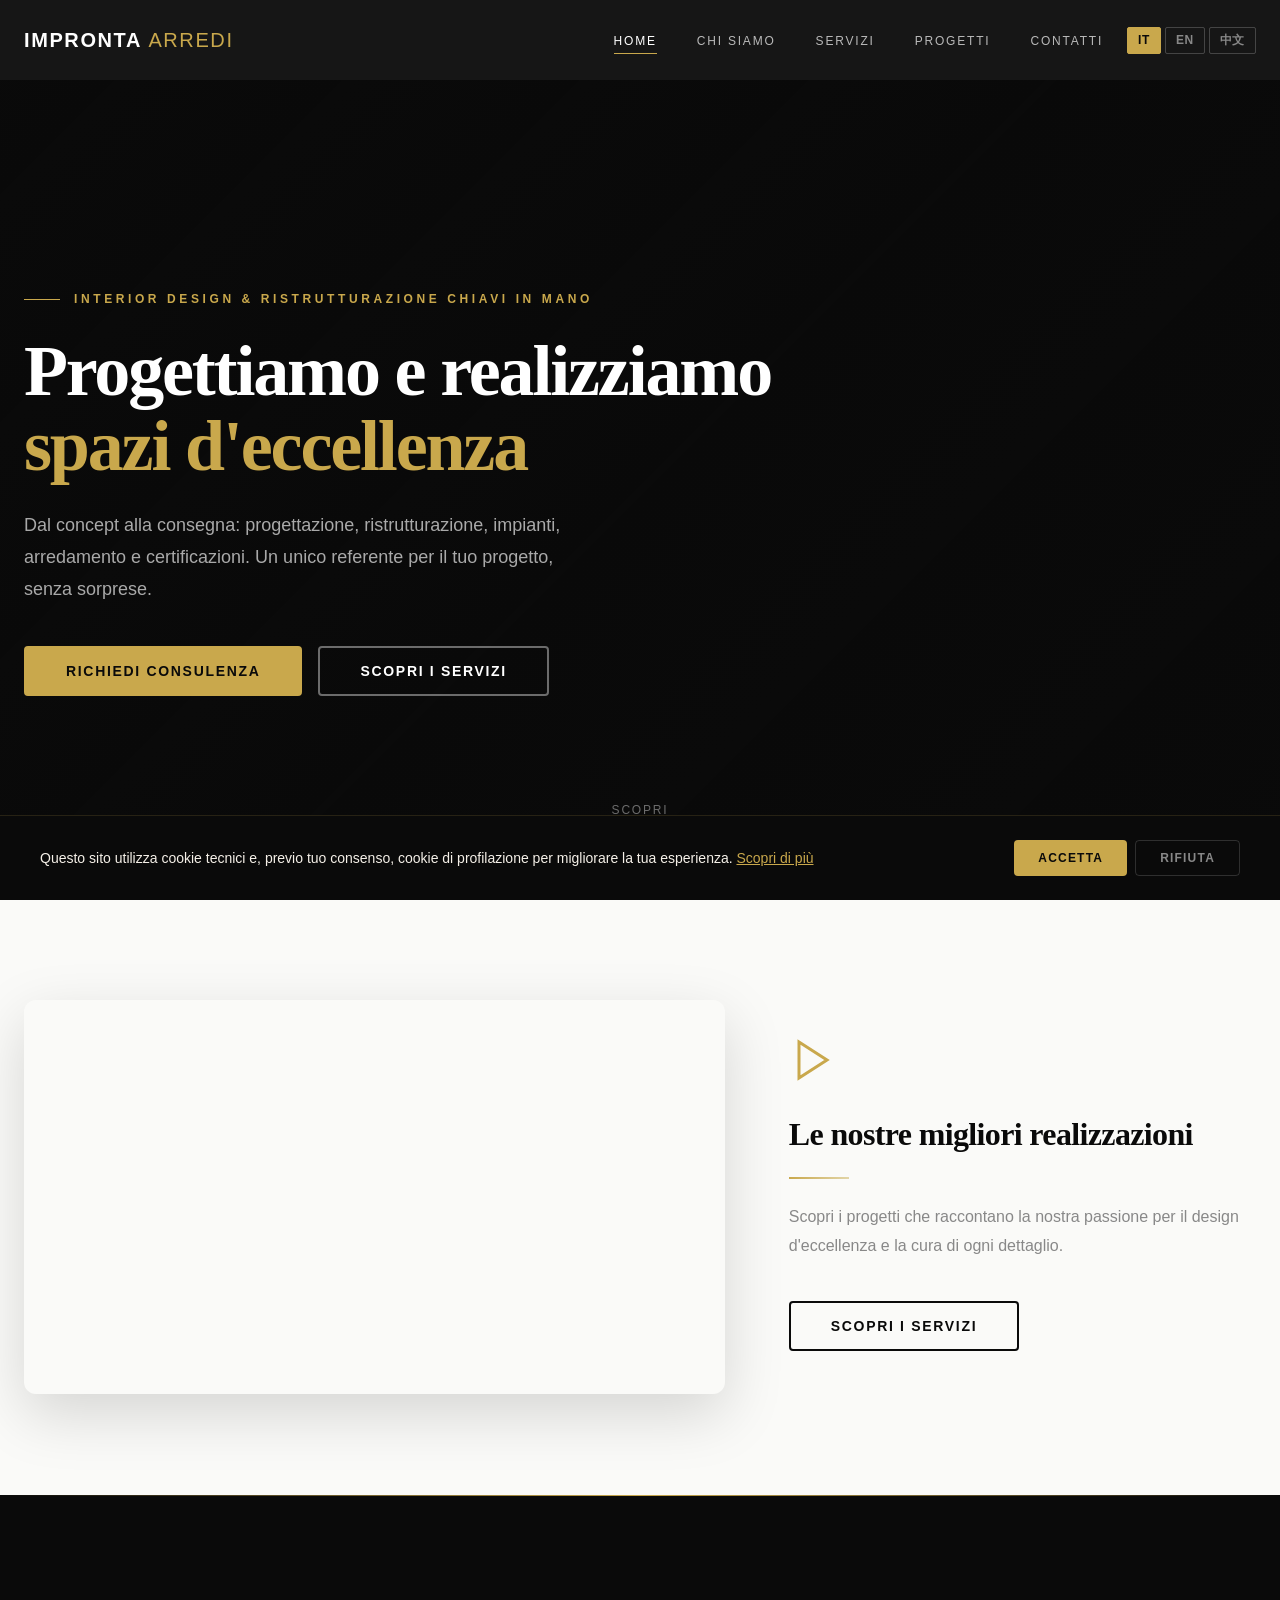
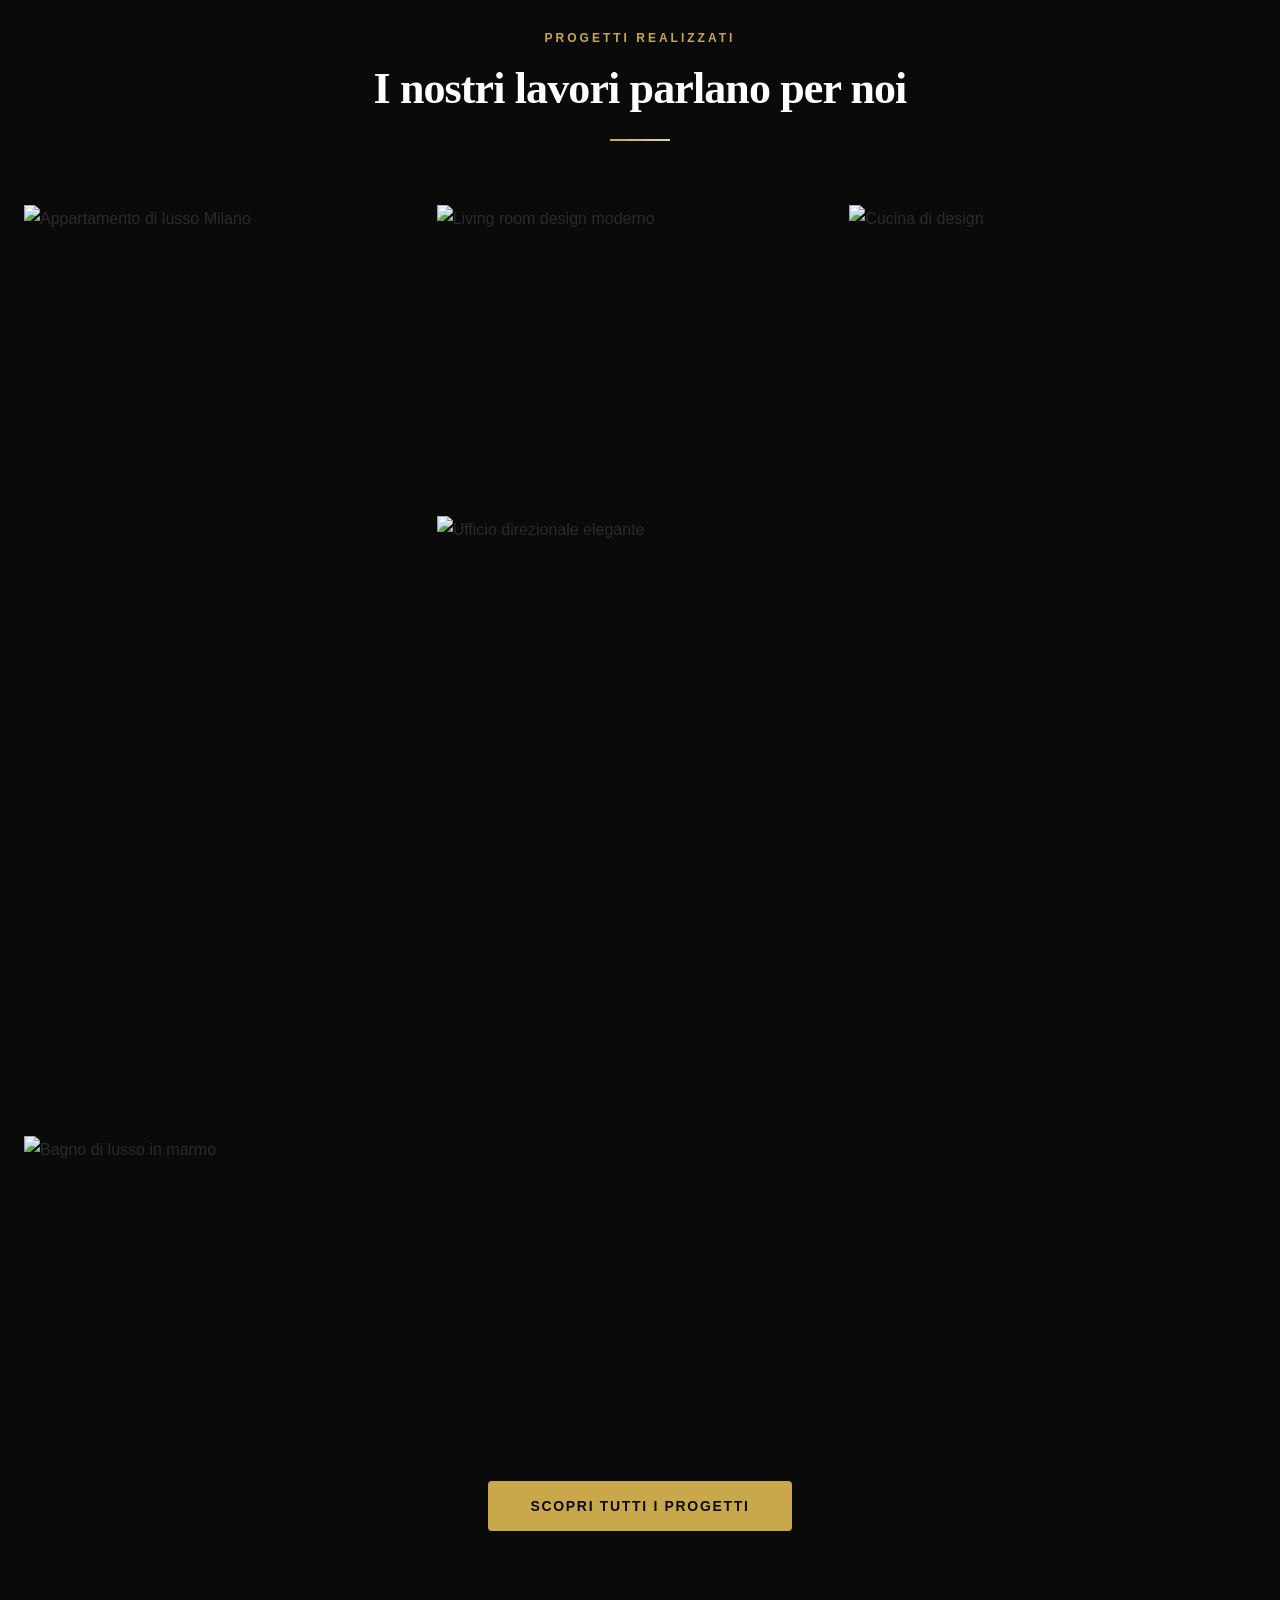
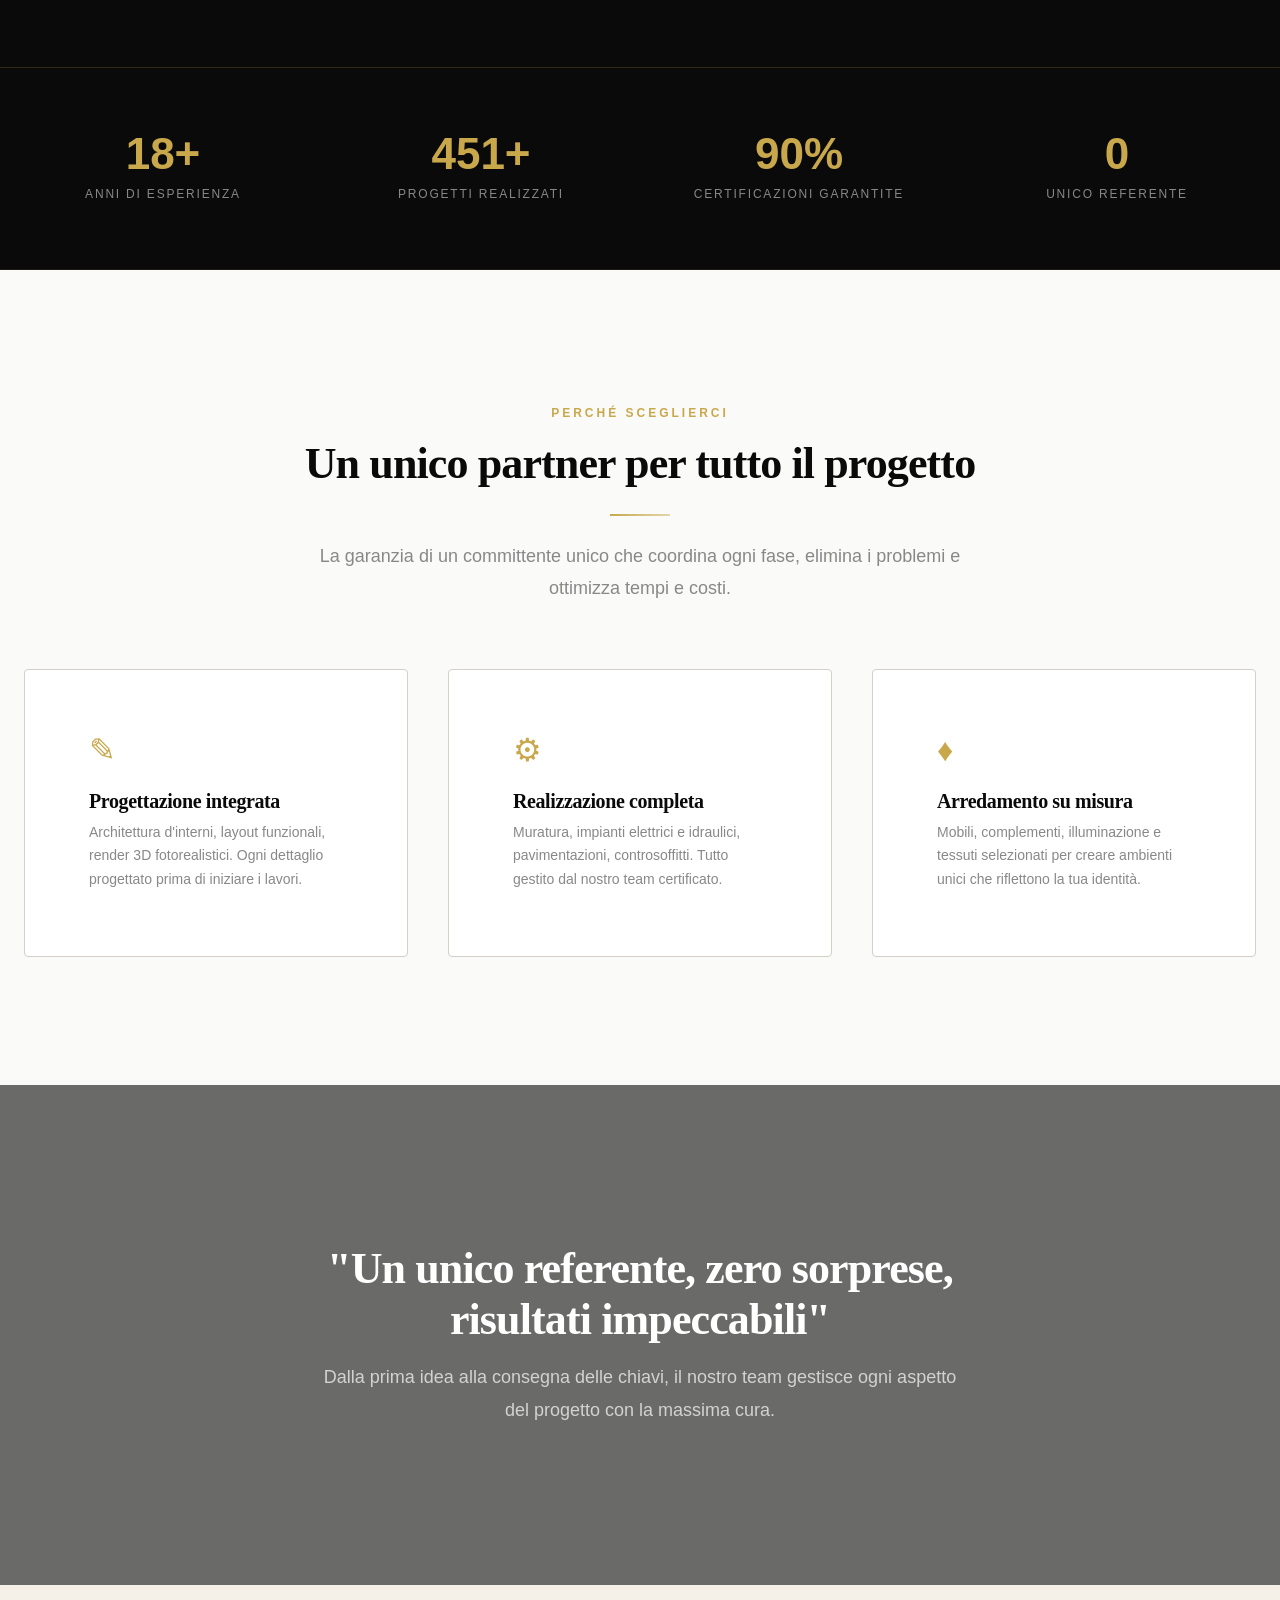
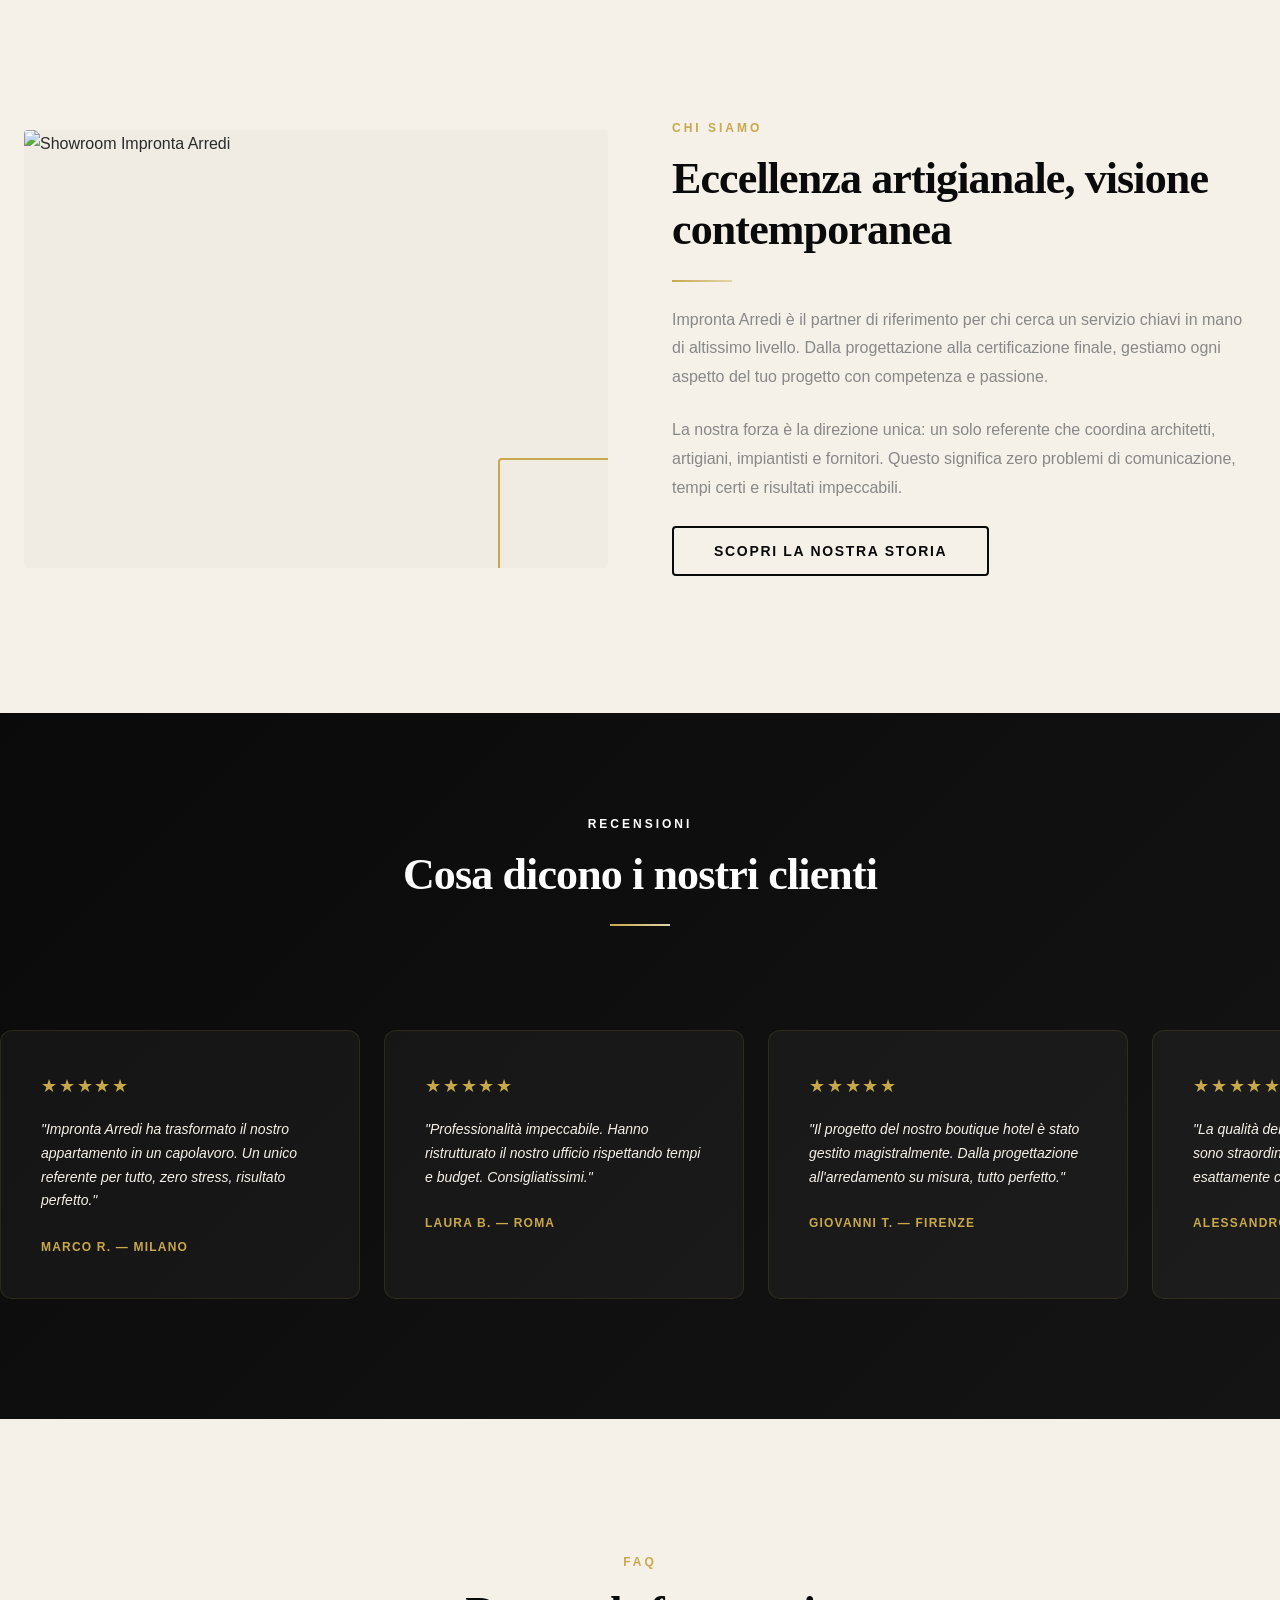
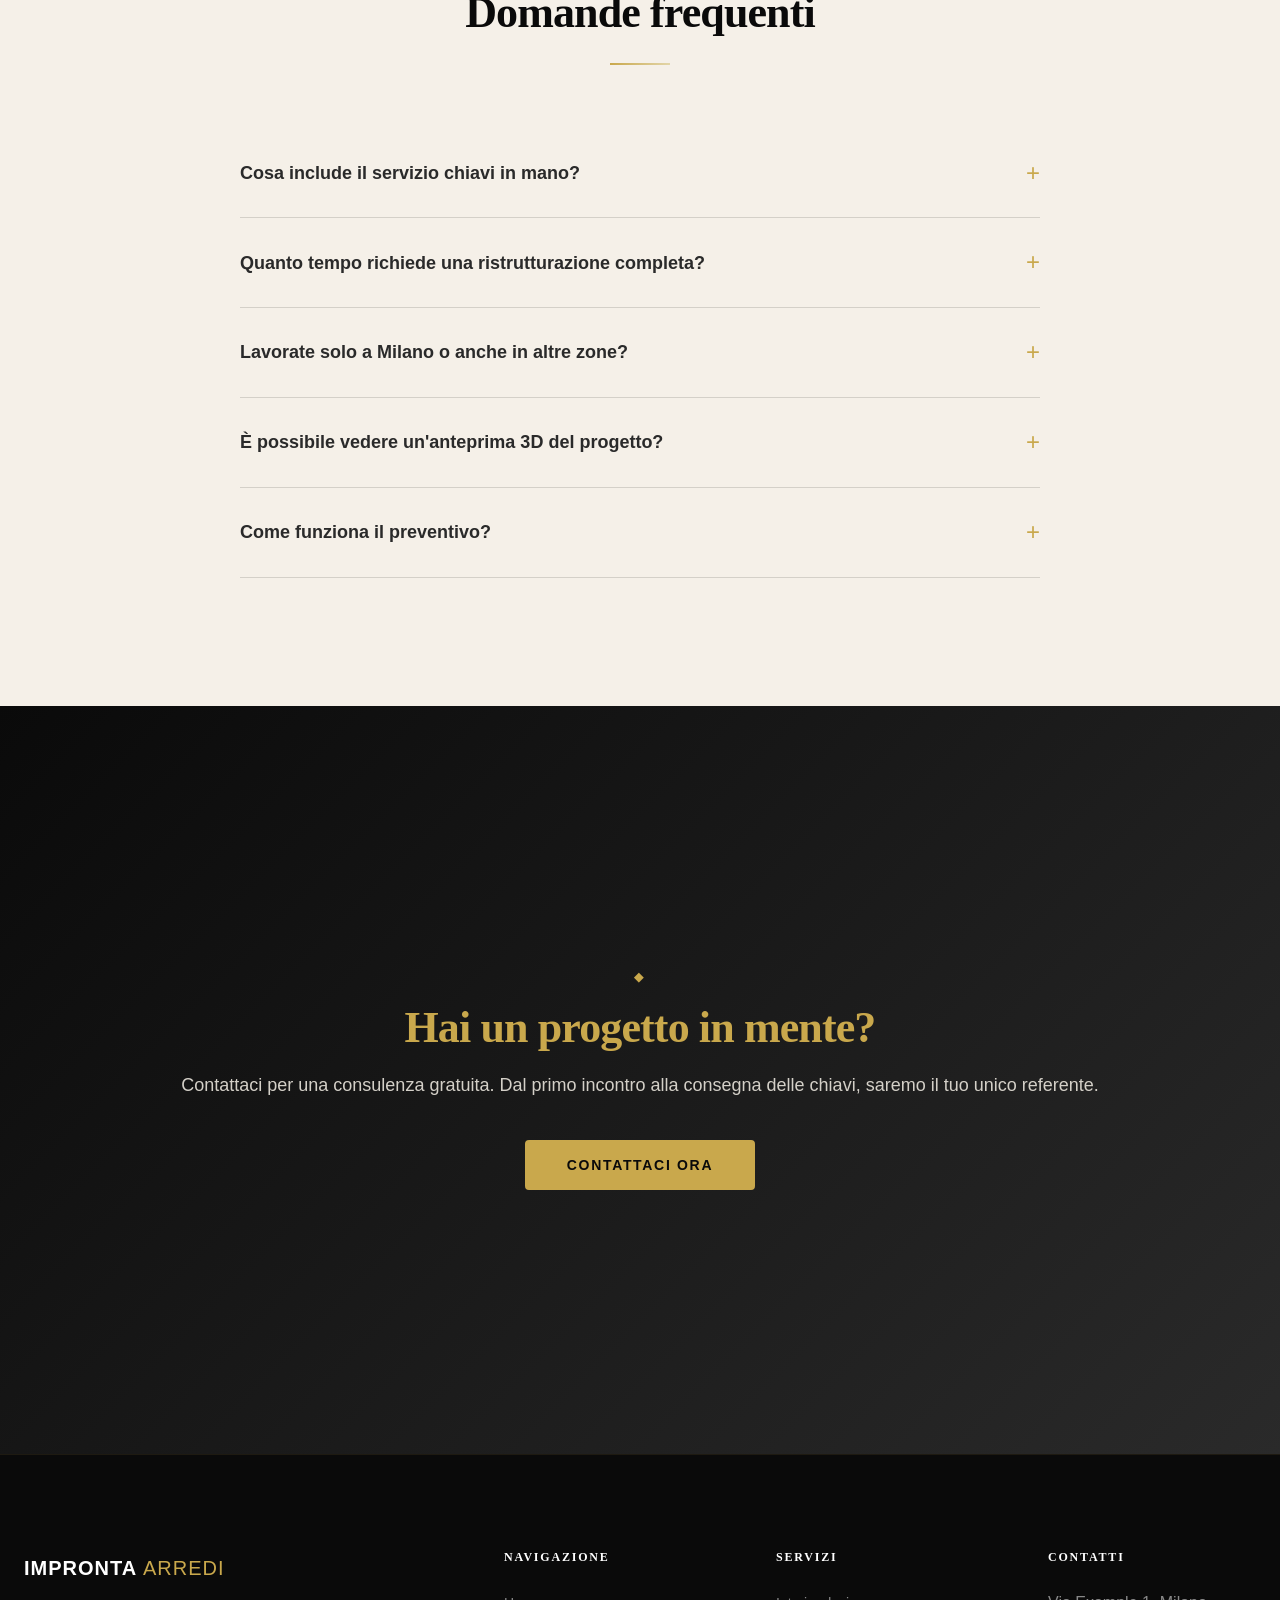
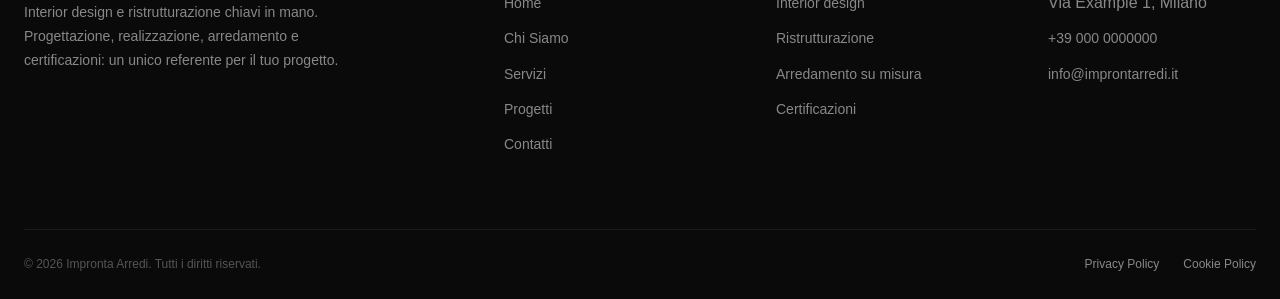
==== commit ec412026: "Pagina Progetti + recensioni multilingua + navbar aggiornata - Aggiunta pagina progetti.html con 4 p" ====
--- a/index.html
+++ b/index.html
@@ -136,6 +136,7 @@
           <li><a href="index.html" class="nav__link nav__link--active" data-i18n="nav.home">Home</a></li>
           <li><a href="chi-siamo.html" class="nav__link" data-i18n="nav.chi-siamo">Chi Siamo</a></li>
           <li><a href="servizi.html" class="nav__link" data-i18n="nav.servizi">Servizi</a></li>
+          <li><a href="progetti.html" class="nav__link" data-i18n="nav.progetti">Progetti</a></li>
           <li><a href="contatti.html" class="nav__link" data-i18n="nav.contatti">Contatti</a></li>
         </ul>
         <div class="lang-switch">
@@ -254,6 +255,9 @@
             </div>
           </div>
         </div>
+        <div style="text-align: center; margin-top: 2.5rem;" class="reveal">
+          <a href="progetti.html" class="btn btn--gold" data-i18n="portfolio.cta">Scopri tutti i progetti</a>
+        </div>
       </div>
     </section>
 
@@ -350,7 +354,8 @@
       </div>
       <div class="reviews-track-wrapper">
         <div class="reviews-track" aria-live="off">
-          <!-- 10 review cards (duplicated for infinite scroll) -->
+          <!-- 10 review cards — lingua mista: 4 IT, 4 EN, 2 CN -->
+          <!-- ITALIANO (40%) -->
           <div class="review-card">
             <div class="review-card__stars" aria-label="5 stelle">&#9733;&#9733;&#9733;&#9733;&#9733;</div>
             <p class="review-card__text" data-i18n="review.1.text">"Impronta Arredi ha trasformato il nostro appartamento in un capolavoro. Un unico referente per tutto, zero stress, risultato perfetto."</p>
@@ -368,38 +373,40 @@
           </div>
           <div class="review-card">
             <div class="review-card__stars" aria-label="5 stelle">&#9733;&#9733;&#9733;&#9733;&#9733;</div>
-            <p class="review-card__text" data-i18n="review.4.text">"Cercavamo qualcuno che gestisse tutto: edilizia, impianti, arredamento. Impronta Arredi ha superato le aspettative."</p>
-            <p class="review-card__author" data-i18n="review.4.author">Francesca M. — Torino</p>
-          </div>
-          <div class="review-card">
-            <div class="review-card__stars" aria-label="5 stelle">&#9733;&#9733;&#9733;&#9733;&#9733;</div>
-            <p class="review-card__text" data-i18n="review.5.text">"La qualità dei materiali e la cura dei dettagli sono straordinarie. La nostra villa è esattamente come l'avevamo immaginata."</p>
-            <p class="review-card__author" data-i18n="review.5.author">Alessandro P. — Como</p>
-          </div>
-          <div class="review-card">
-            <div class="review-card__stars" aria-label="5 stelle">&#9733;&#9733;&#9733;&#9733;&#9733;</div>
-            <p class="review-card__text" data-i18n="review.6.text">"Il render 3D ci ha permesso di vedere il risultato prima ancora di iniziare. Nessuna sorpresa, solo soddisfazione."</p>
-            <p class="review-card__author" data-i18n="review.6.author">Chiara L. — Bergamo</p>
-          </div>
-          <div class="review-card">
-            <div class="review-card__stars" aria-label="5 stelle">&#9733;&#9733;&#9733;&#9733;&#9733;</div>
-            <p class="review-card__text" data-i18n="review.7.text">"Ristrutturazione completa del nostro negozio in centro a Milano. Lavoro impeccabile, consegnato nei tempi previsti."</p>
-            <p class="review-card__author" data-i18n="review.7.author">Roberto S. — Milano</p>
-          </div>
-          <div class="review-card">
-            <div class="review-card__stars" aria-label="5 stelle">&#9733;&#9733;&#9733;&#9733;&#9733;</div>
-            <p class="review-card__text" data-i18n="review.8.text">"Finalmente un'azienda che mantiene le promesse. Un unico interlocutore dal primo giorno alla consegna delle chiavi."</p>
-            <p class="review-card__author" data-i18n="review.8.author">Elena V. — Monza</p>
-          </div>
-          <div class="review-card">
-            <div class="review-card__stars" aria-label="5 stelle">&#9733;&#9733;&#9733;&#9733;&#9733;</div>
-            <p class="review-card__text" data-i18n="review.9.text">"Abbiamo affidato a loro la ristrutturazione del nostro attico. Risultato spettacolare, con certificazioni impeccabili."</p>
-            <p class="review-card__author" data-i18n="review.9.author">Davide C. — Brescia</p>
-          </div>
-          <div class="review-card">
-            <div class="review-card__stars" aria-label="5 stelle">&#9733;&#9733;&#9733;&#9733;&#9733;</div>
-            <p class="review-card__text" data-i18n="review.10.text">"Design moderno e funzionale per i nostri uffici. Il team ha capito subito le nostre esigenze e le ha realizzate alla perfezione."</p>
-            <p class="review-card__author" data-i18n="review.10.author">Paola G. — Verona</p>
+            <p class="review-card__text" data-i18n="review.4.text">"La qualità dei materiali e la cura dei dettagli sono straordinarie. La nostra villa è esattamente come l'avevamo immaginata."</p>
+            <p class="review-card__author" data-i18n="review.4.author">Alessandro P. — Como</p>
+          </div>
+          <!-- ENGLISH (40%) -->
+          <div class="review-card">
+            <div class="review-card__stars" aria-label="5 stars">&#9733;&#9733;&#9733;&#9733;&#9733;</div>
+            <p class="review-card__text" data-i18n="review.5.text">"Exceptional craftsmanship and attention to detail. They renovated our Manhattan penthouse with impeccable Italian taste. One contact for everything — brilliant."</p>
+            <p class="review-card__author" data-i18n="review.5.author">James W. — New York</p>
+          </div>
+          <div class="review-card">
+            <div class="review-card__stars" aria-label="5 stars">&#9733;&#9733;&#9733;&#9733;&#9733;</div>
+            <p class="review-card__text" data-i18n="review.6.text">"We chose Impronta Arredi for our London office redesign. The 3D renders were stunning and the final result even better. Highly professional team."</p>
+            <p class="review-card__author" data-i18n="review.6.author">Sarah K. — London</p>
+          </div>
+          <div class="review-card">
+            <div class="review-card__stars" aria-label="5 stars">&#9733;&#9733;&#9733;&#9733;&#9733;</div>
+            <p class="review-card__text" data-i18n="review.7.text">"From concept to keys, Impronta Arredi handled our Lake Como villa renovation flawlessly. Premium materials, on time, no hidden costs. Perfection."</p>
+            <p class="review-card__author" data-i18n="review.7.author">Robert M. — Zürich</p>
+          </div>
+          <div class="review-card">
+            <div class="review-card__stars" aria-label="5 stars">&#9733;&#9733;&#9733;&#9733;&#9733;</div>
+            <p class="review-card__text" data-i18n="review.8.text">"Outstanding turnkey service for our boutique hotel in Florence. The design perfectly blends Italian heritage with contemporary luxury."</p>
+            <p class="review-card__author" data-i18n="review.8.author">Emily H. — Paris</p>
+          </div>
+          <!-- 中文 (20%) -->
+          <div class="review-card">
+            <div class="review-card__stars" aria-label="5星">&#9733;&#9733;&#9733;&#9733;&#9733;</div>
+            <p class="review-card__text" data-i18n="review.9.text">"Impronta Arredi为我们在米兰的公寓进行了全面翻新。从设计到施工，只需联系一个人。材料品质卓越，效果超出预期。强烈推荐！"</p>
+            <p class="review-card__author" data-i18n="review.9.author">王丽华 — 上海 / Milano</p>
+          </div>
+          <div class="review-card">
+            <div class="review-card__stars" aria-label="5星">&#9733;&#9733;&#9733;&#9733;&#9733;</div>
+            <p class="review-card__text" data-i18n="review.10.text">"作为海外投资者，沟通是最大的担忧。Impronta Arredi的团队精通中文，全程无障碍沟通。交钥匙服务让我的罗马投资物业完美呈现。"</p>
+            <p class="review-card__author" data-i18n="review.10.author">陈志明 — 北京 / Roma</p>
           </div>
         </div>
       </div>
@@ -473,6 +480,7 @@
             <li><a href="index.html" data-i18n="nav.home">Home</a></li>
             <li><a href="chi-siamo.html" data-i18n="nav.chi-siamo">Chi siamo</a></li>
             <li><a href="servizi.html" data-i18n="nav.servizi">Servizi</a></li>
+            <li><a href="progetti.html" data-i18n="nav.progetti">Progetti</a></li>
             <li><a href="contatti.html" data-i18n="nav.contatti">Contatti</a></li>
           </ul>
         </div>
--- a/css/chatbot.css
+++ b/css/chatbot.css
@@ -372,6 +372,58 @@
   transform: scale(1.08);
 }
 
+/* ---------- Mobile CTA bar (WhatsApp + Chiamata) ---------- */
+.mobile-cta-bar {
+  display: none; /* solo mobile */
+  position: fixed;
+  bottom: 0;
+  left: 0;
+  right: 0;
+  z-index: 9989;
+  gap: 0;
+  transform: translateY(100%);
+  transition: transform 0.4s cubic-bezier(0.25, 0.46, 0.45, 0.94);
+}
+
+.mobile-cta-bar--visible {
+  transform: translateY(0);
+}
+
+.mobile-cta-bar__btn {
+  flex: 1;
+  display: flex;
+  align-items: center;
+  justify-content: center;
+  gap: 0.5rem;
+  text-decoration: none;
+  font-family: inherit;
+  font-size: 0.82rem;
+  font-weight: 700;
+  letter-spacing: 0.03em;
+  border: none;
+  cursor: pointer;
+  padding: 0.75rem 0;
+  transition: opacity 0.2s;
+}
+
+.mobile-cta-bar__btn:active { opacity: 0.8; }
+
+.mobile-cta-bar__btn svg {
+  width: 20px;
+  height: 20px;
+  flex-shrink: 0;
+}
+
+.mobile-cta-bar__btn--whatsapp {
+  background: #25D366;
+  color: #fff;
+}
+
+.mobile-cta-bar__btn--call {
+  background: linear-gradient(135deg, #C9A84C, #A8893A);
+  color: #0A0A0A;
+}
+
 /* ---------- Responsive ---------- */
 @media (max-width: 768px) {
   .chatbot-modal {
@@ -382,10 +434,16 @@
     border-radius: 20px 20px 0 0;
   }
 
+  /* FAB spostato in alto per fare spazio alla CTA bar */
   .chatbot-fab {
-    bottom: 1.5rem;
-    right: 1.5rem;
-    width: 56px;
-    height: 56px;
+    bottom: 4.5rem;
+    right: 1rem;
+    width: 48px;
+    height: 48px;
   }
-}
+
+  /* Mostra la CTA bar su mobile */
+  .mobile-cta-bar {
+    display: flex;
+  }
+}
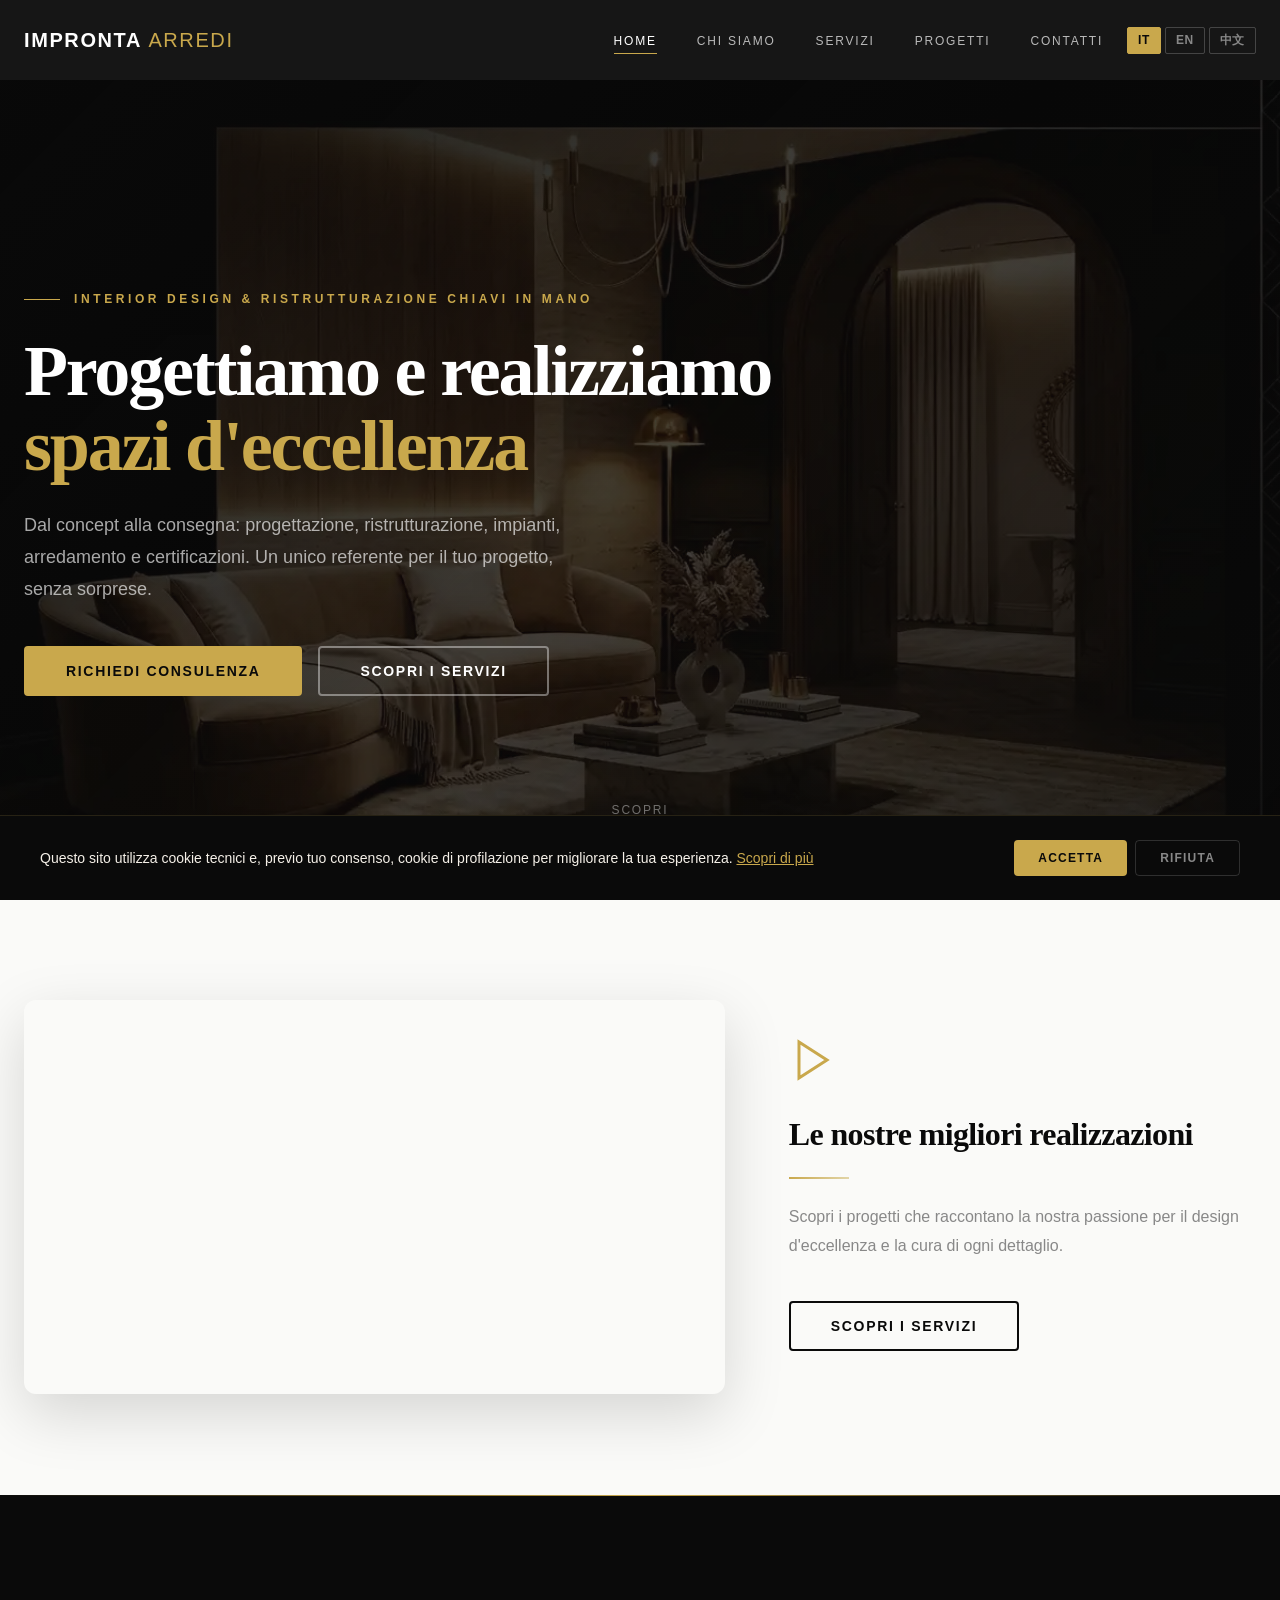
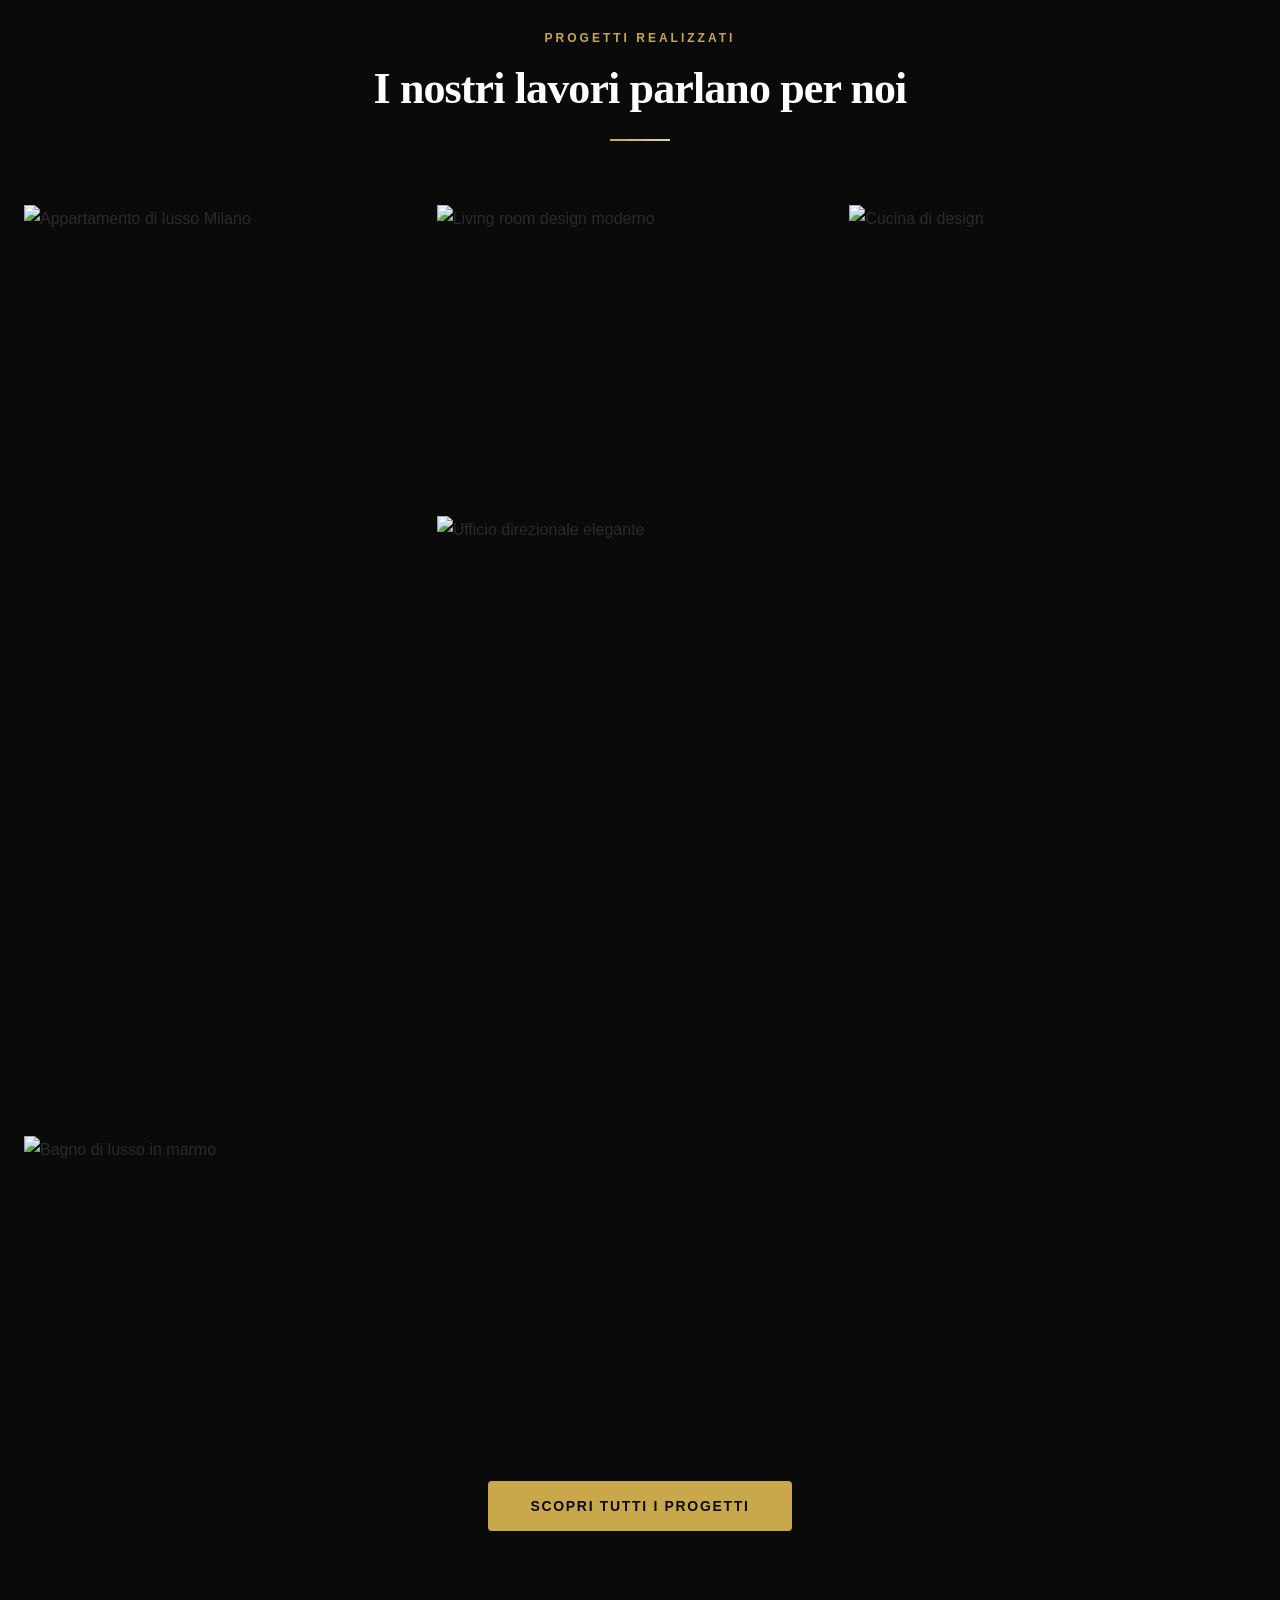
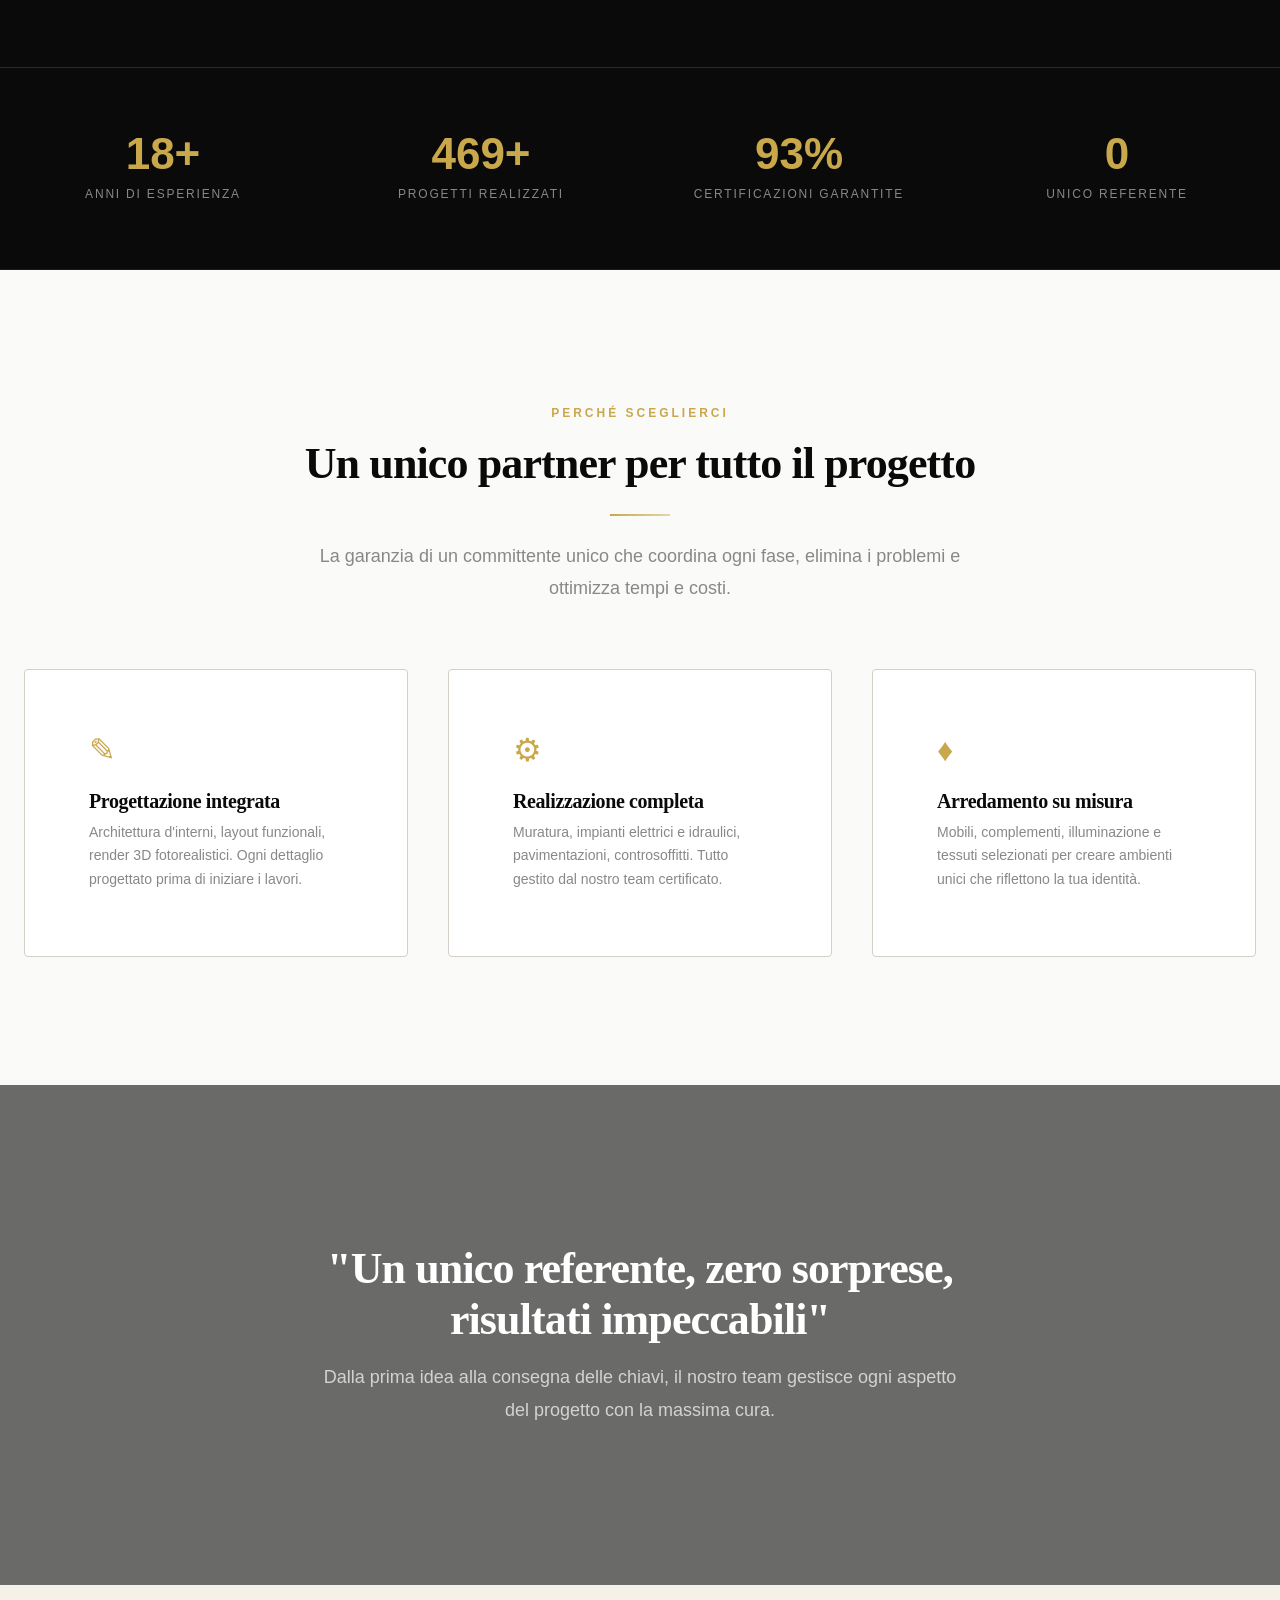
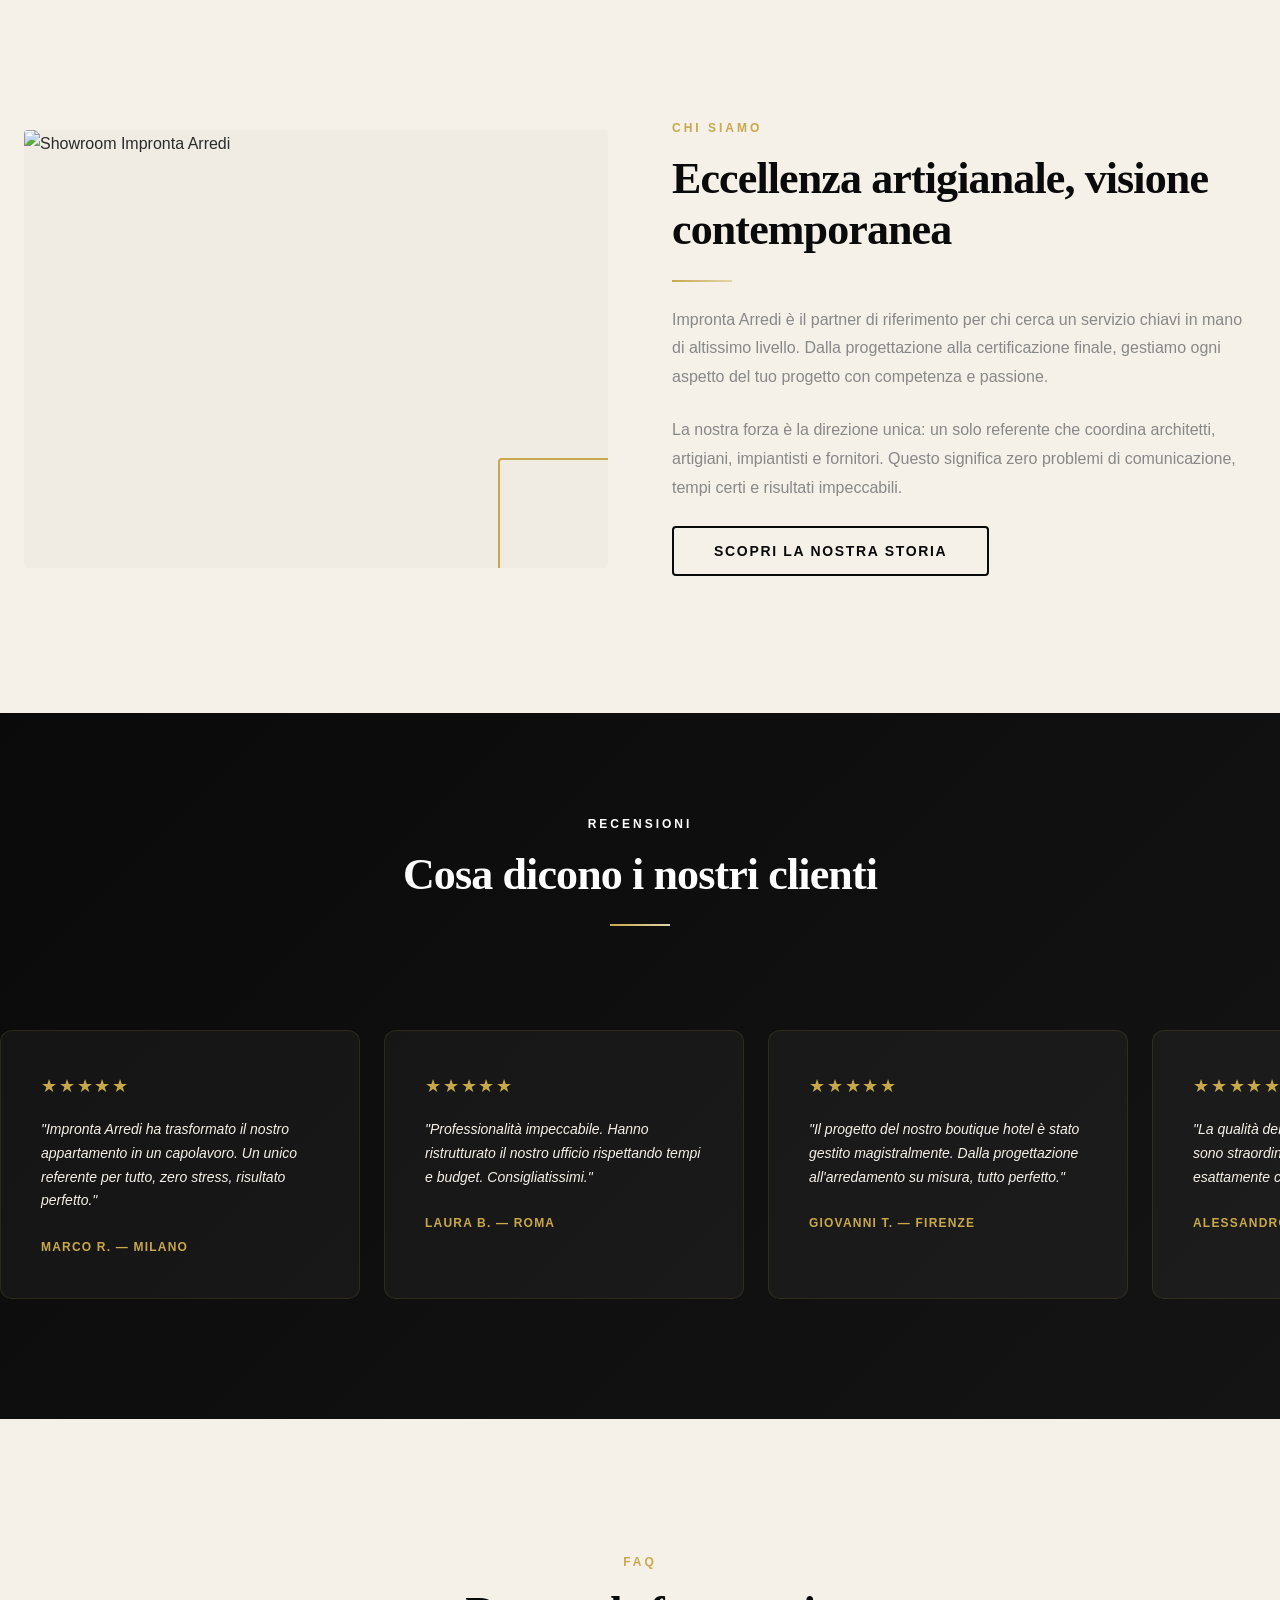
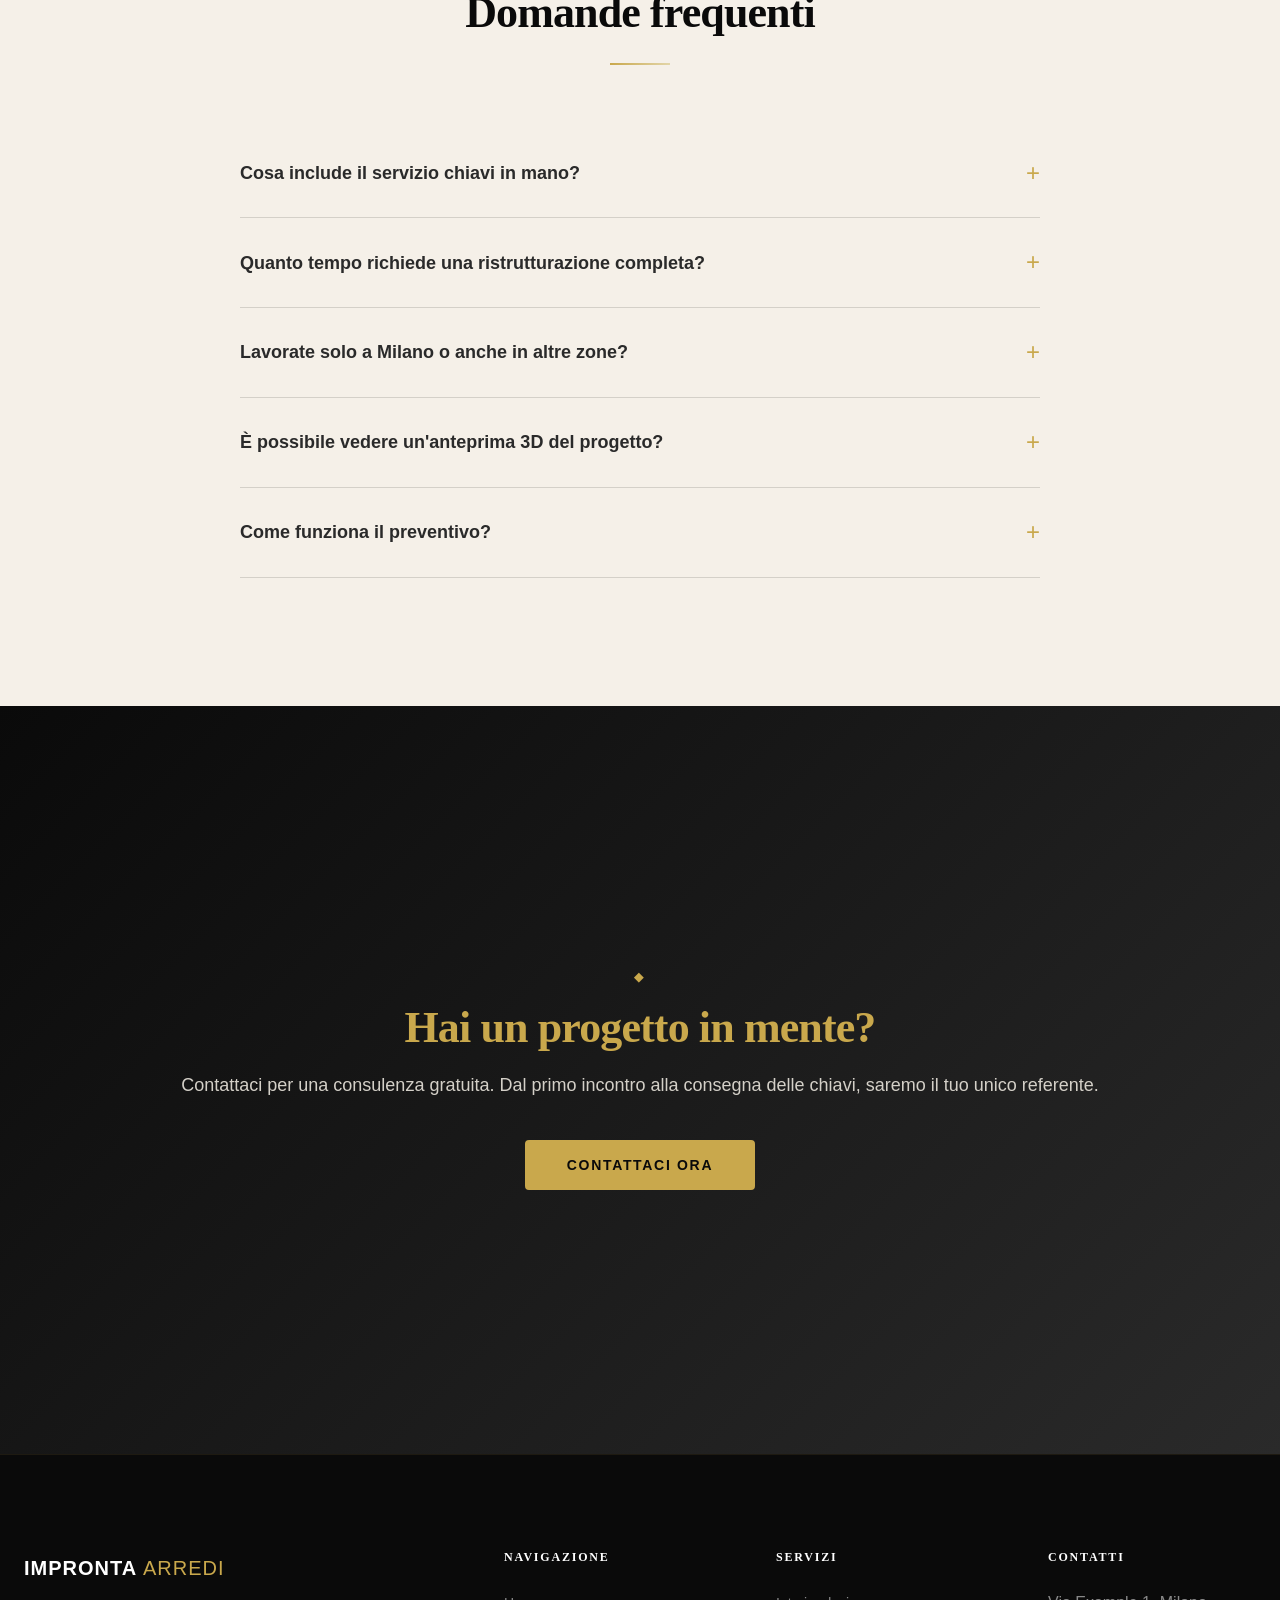
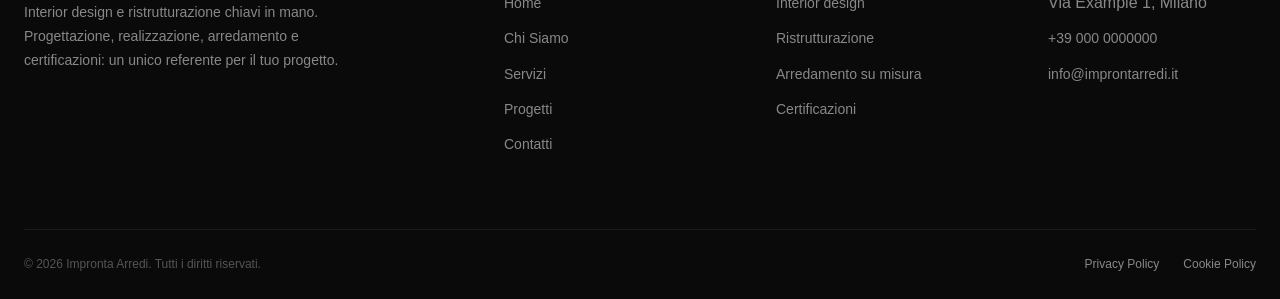
==== commit 406692d3: "Chatbot: tour guidato interattivo, icona casa/compasso, auto-open desktop + hero glamour effects - T" ====
--- a/index.html
+++ b/index.html
@@ -150,8 +150,8 @@
 
   <main>
     <!-- ==================== HERO (Cinematic) ==================== -->
-    <section class="hero">
-      <div class="hero__bg" style="background-image: url('https://images.unsplash.com/photo-1600210492486-724fe5c67fb0?w=1920&q=80');" role="img" aria-label="Interior design di lusso"></div>
+    <section class="hero" id="hero-glamour">
+      <div class="hero__bg" style="background-image: url('img/foto-home-arreda.webp');" role="img" aria-label="Interior design di lusso"></div>
       <div class="hero__overlay"></div>
       <div class="hero__particles" aria-hidden="true">
         <div class="hero__particle"></div>
--- a/css/style.css
+++ b/css/style.css
@@ -516,6 +516,35 @@
   will-change: transform;
 }
 
+/* Hero glamour effects — si attivano con classe .hero--glamour (aggiunta via JS dopo 3s) */
+.hero--glamour .hero__bg {
+  filter: blur(3px);
+  animation: heroBlurIn 1.5s ease-in-out forwards;
+}
+
+@keyframes heroBlurIn {
+  0% { filter: blur(3px); opacity: 0.4; }
+  100% { filter: blur(0); opacity: 0.55; }
+}
+
+.hero--glamour .hero__content {
+  animation: heroContentReveal 1.2s ease-out forwards;
+}
+
+@keyframes heroContentReveal {
+  0% { opacity: 0; transform: translateY(30px); }
+  100% { opacity: 1; transform: translateY(0); }
+}
+
+.hero--glamour .hero__overlay {
+  animation: heroOverlayShift 2s ease-in-out forwards;
+}
+
+@keyframes heroOverlayShift {
+  0% { background: linear-gradient(135deg, rgba(10,10,10,0.95) 0%, rgba(10,10,10,0.7) 50%, rgba(10,10,10,0.9) 100%); }
+  100% { background: linear-gradient(135deg, rgba(10,10,10,0.75) 0%, rgba(10,10,10,0.3) 50%, rgba(10,10,10,0.6) 100%); }
+}
+
 .hero:hover .hero__bg {
   transform: scale(1.05);
 }
--- a/css/chatbot.css
+++ b/css/chatbot.css
@@ -424,6 +424,61 @@
   color: #0A0A0A;
 }
 
+/* ---------- Tour buttons ---------- */
+.chatbot-tour-btns {
+  display: flex;
+  flex-wrap: wrap;
+  gap: 0.35rem;
+  padding: 0.35rem 0;
+  animation: chatMsgIn 0.3s ease;
+}
+
+.chatbot-tour-btn {
+  padding: 0.4rem 0.85rem;
+  border-radius: 20px;
+  font-size: 0.75rem;
+  font-weight: 600;
+  cursor: pointer;
+  font-family: inherit;
+  transition: all 0.2s;
+  border: 1.5px solid;
+  text-decoration: none;
+  display: inline-block;
+  text-align: center;
+}
+
+.chatbot-tour-btn--next {
+  background: linear-gradient(135deg, #C9A84C, #A8893A);
+  border-color: #C9A84C;
+  color: #0A0A0A;
+}
+
+.chatbot-tour-btn--next:hover {
+  transform: scale(1.05);
+  box-shadow: 0 4px 12px rgba(201, 168, 76, 0.35);
+}
+
+.chatbot-tour-btn--visit {
+  background: #fff;
+  border-color: #C9A84C;
+  color: #A8893A;
+}
+
+.chatbot-tour-btn--visit:hover {
+  background: #f5f0e8;
+}
+
+.chatbot-tour-btn--stop {
+  background: transparent;
+  border-color: #d4d0c8;
+  color: #888;
+}
+
+.chatbot-tour-btn--stop:hover {
+  border-color: #999;
+  color: #555;
+}
+
 /* ---------- Responsive ---------- */
 @media (max-width: 768px) {
   .chatbot-modal {
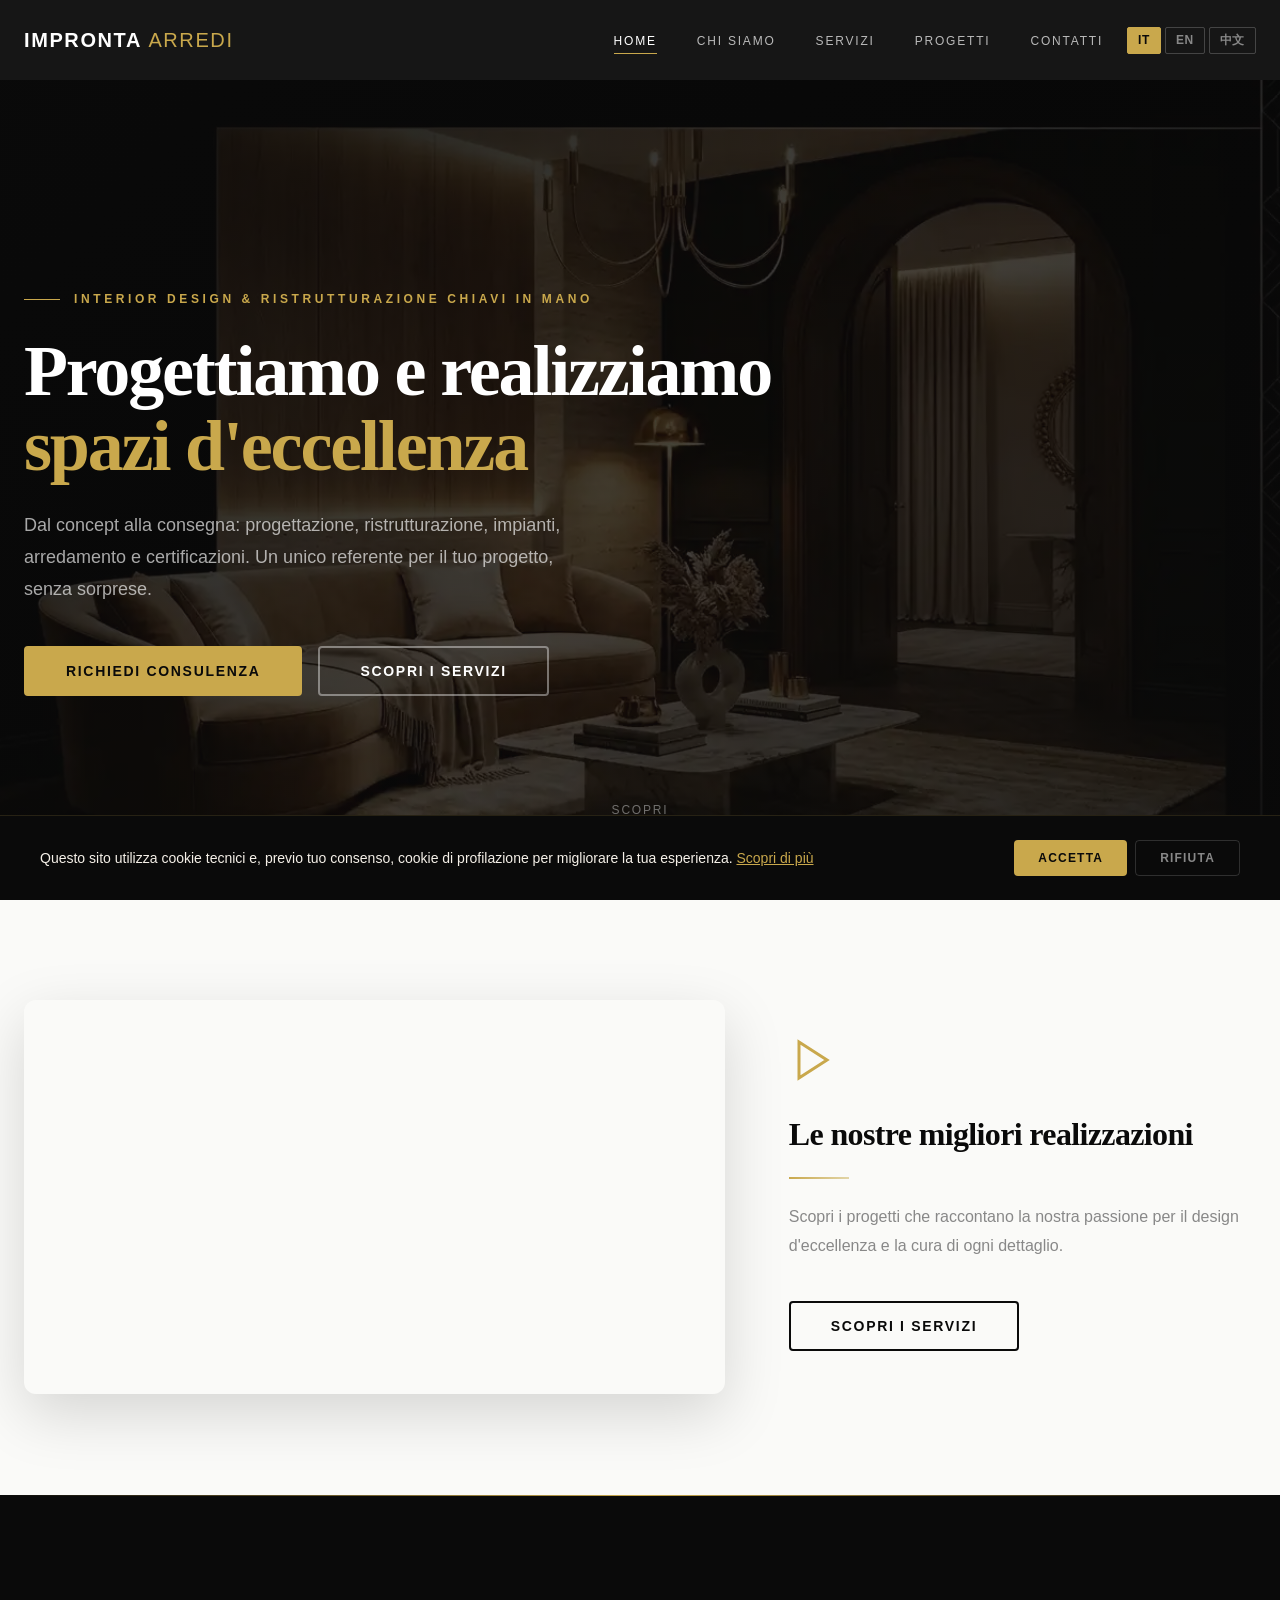
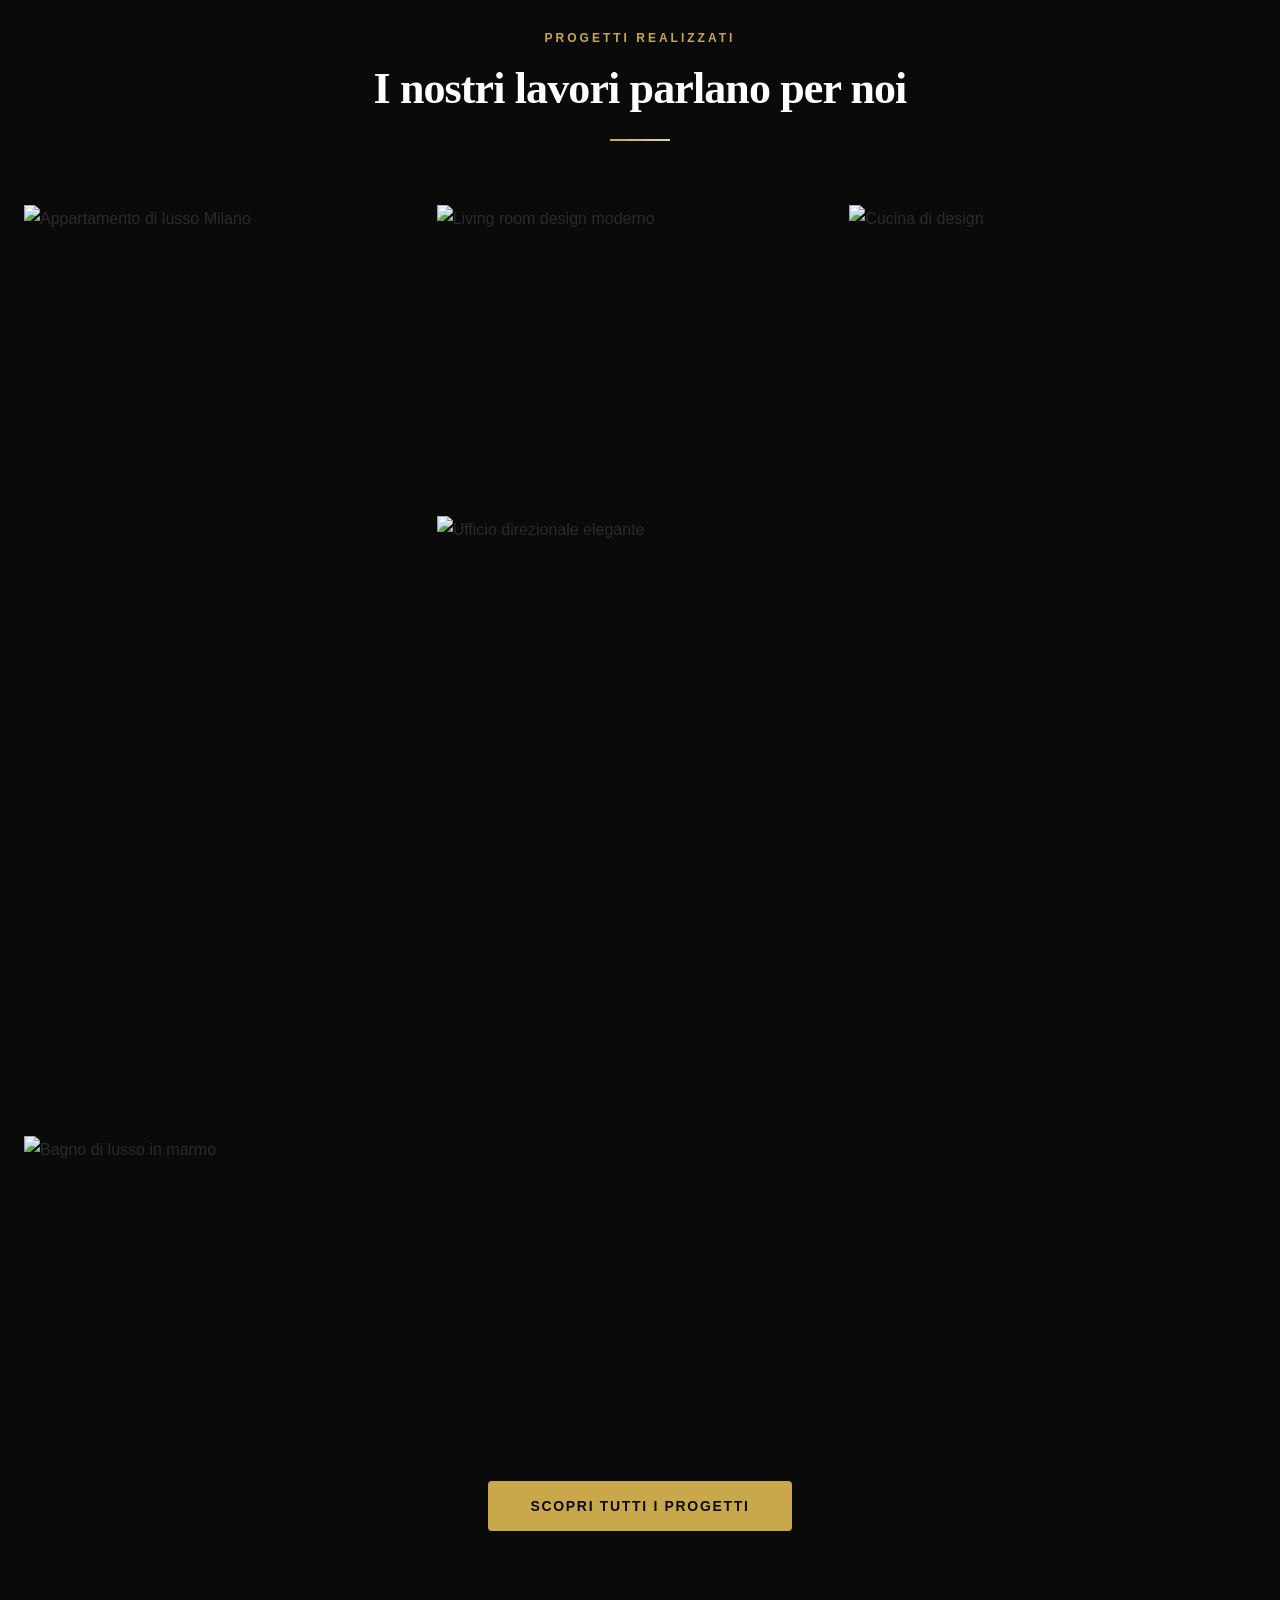
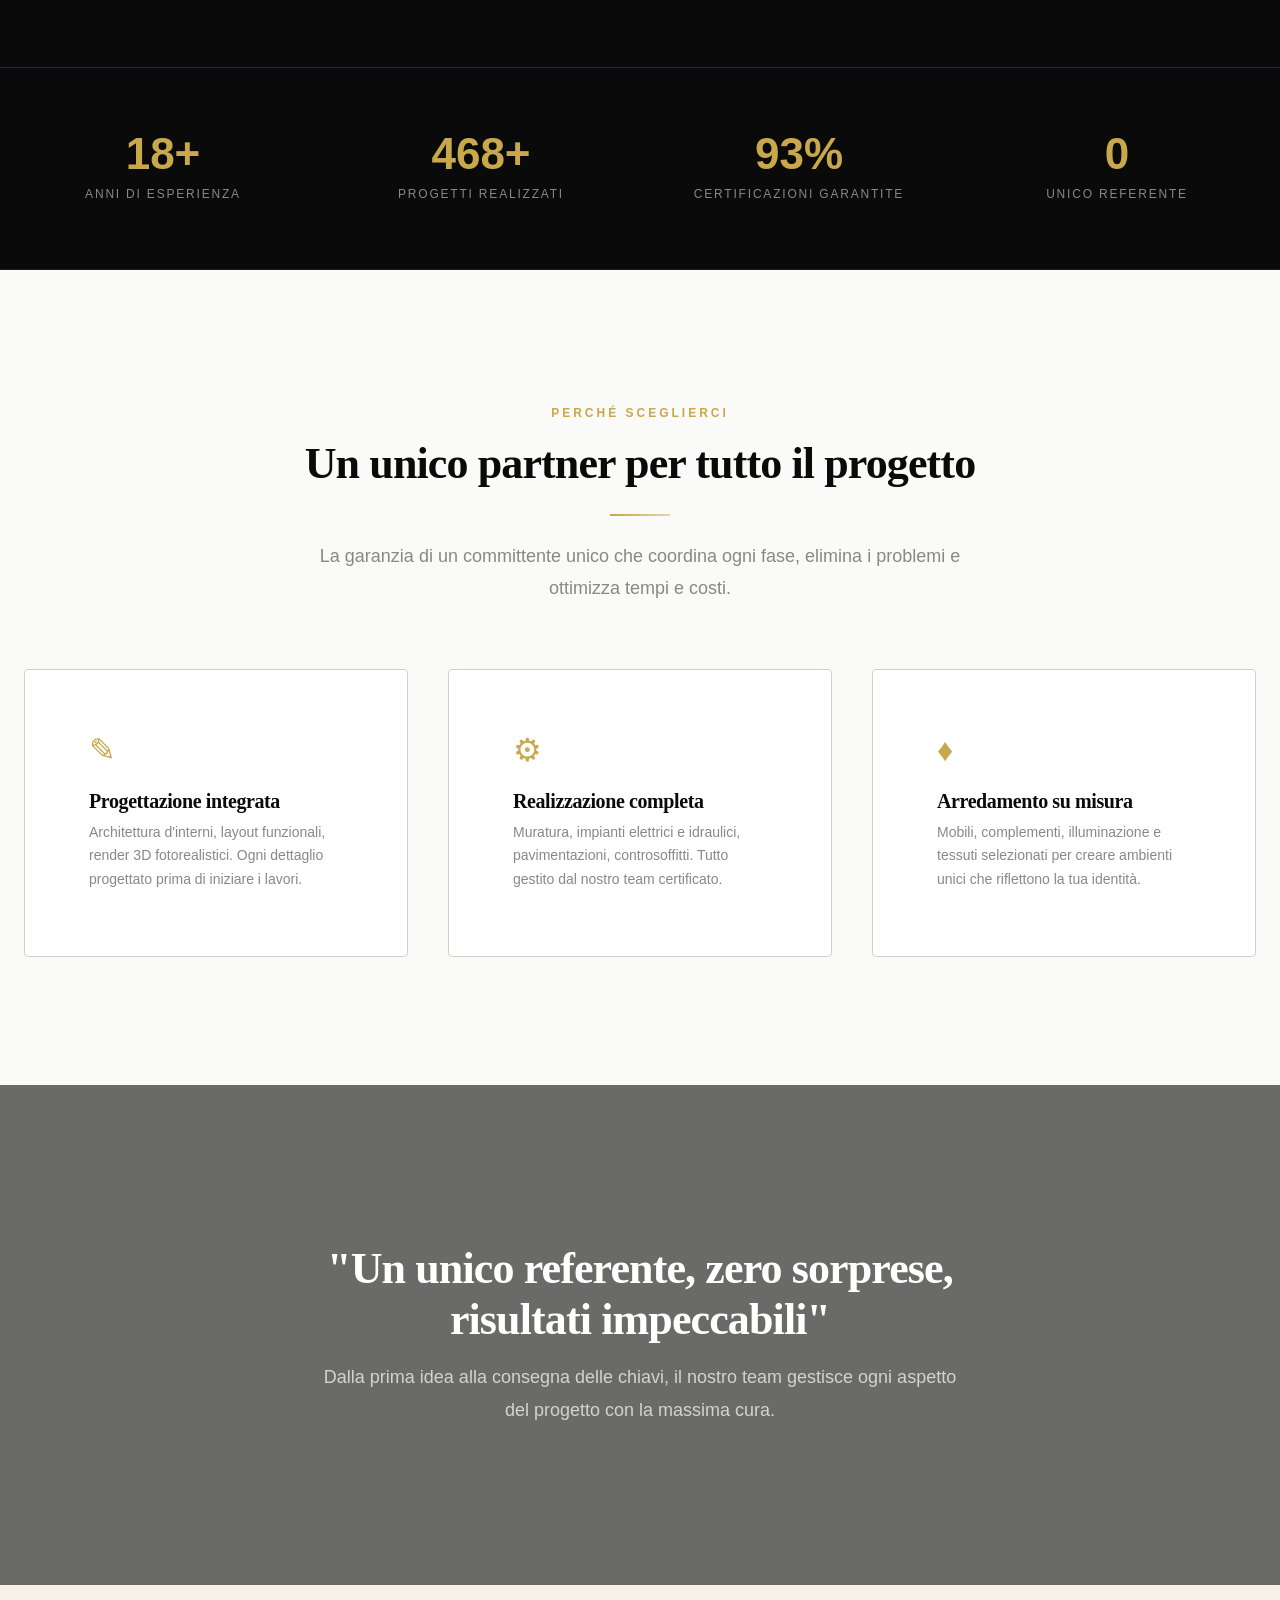
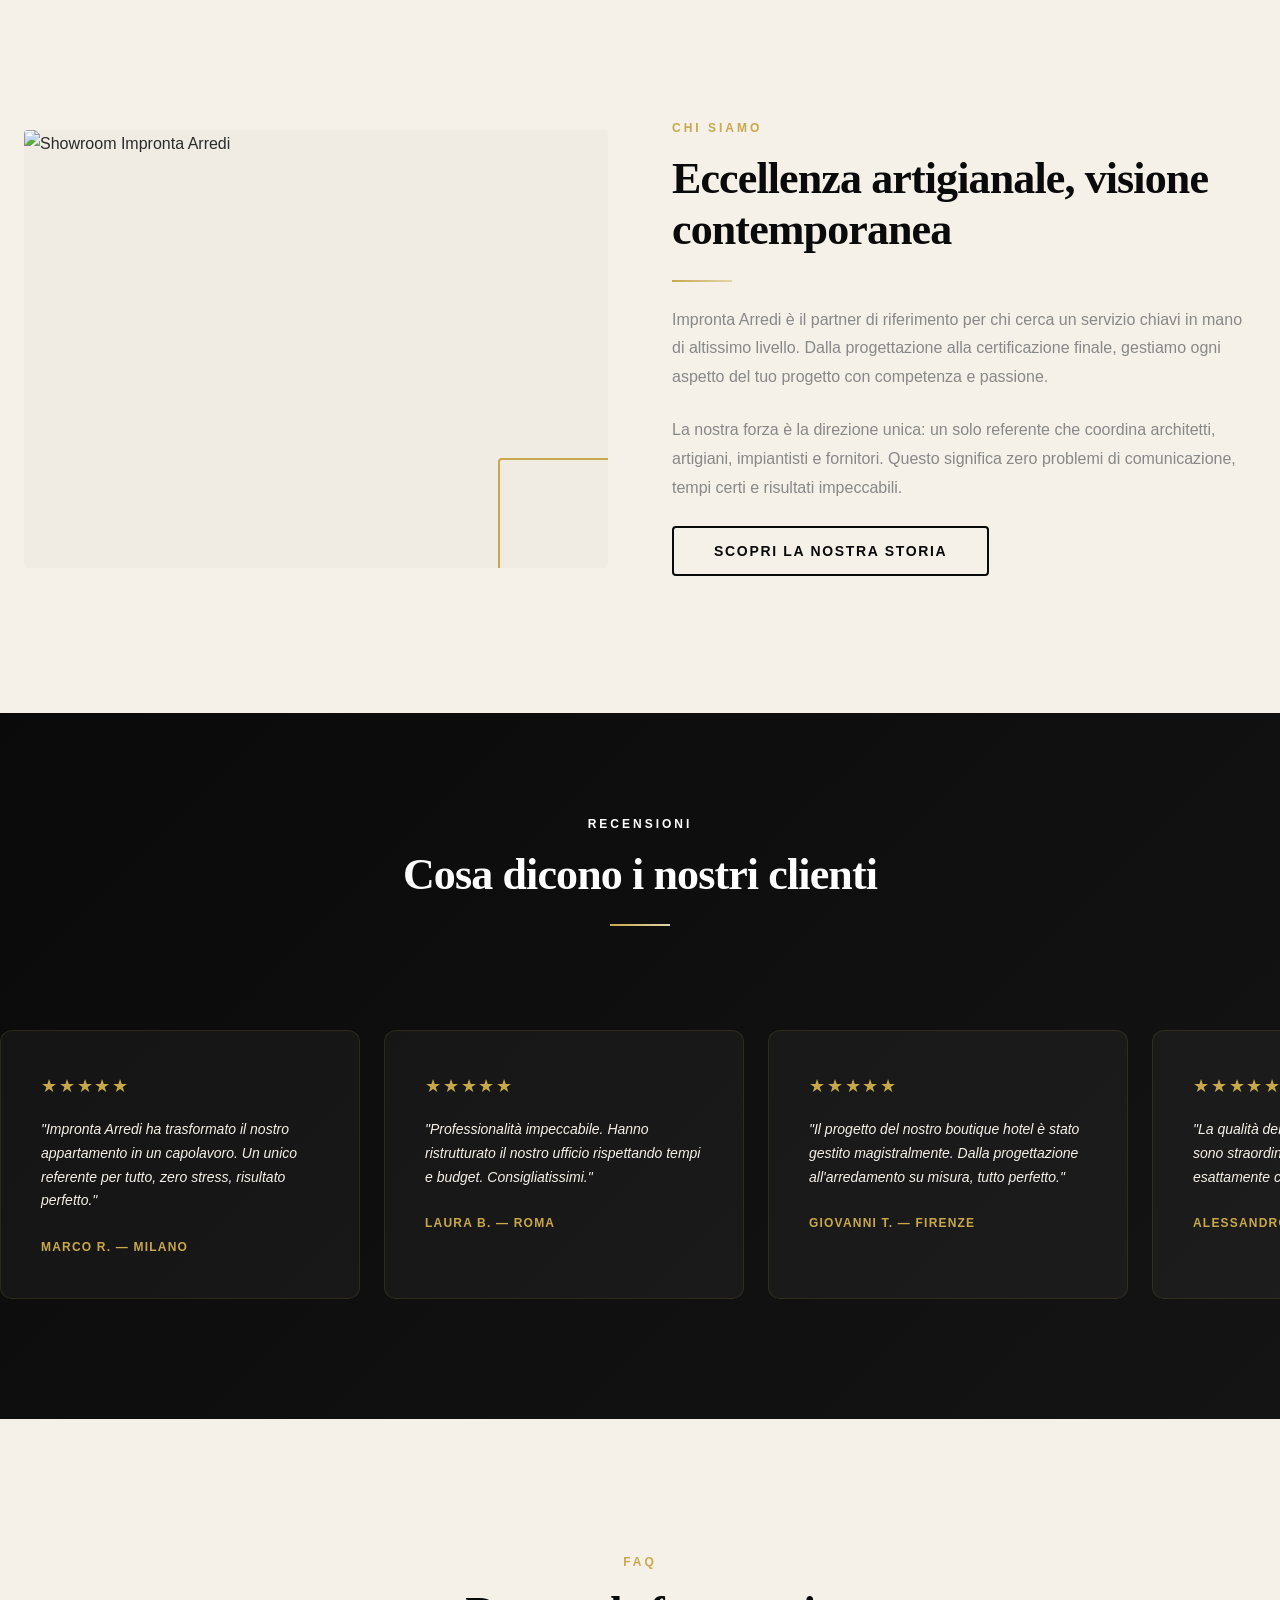
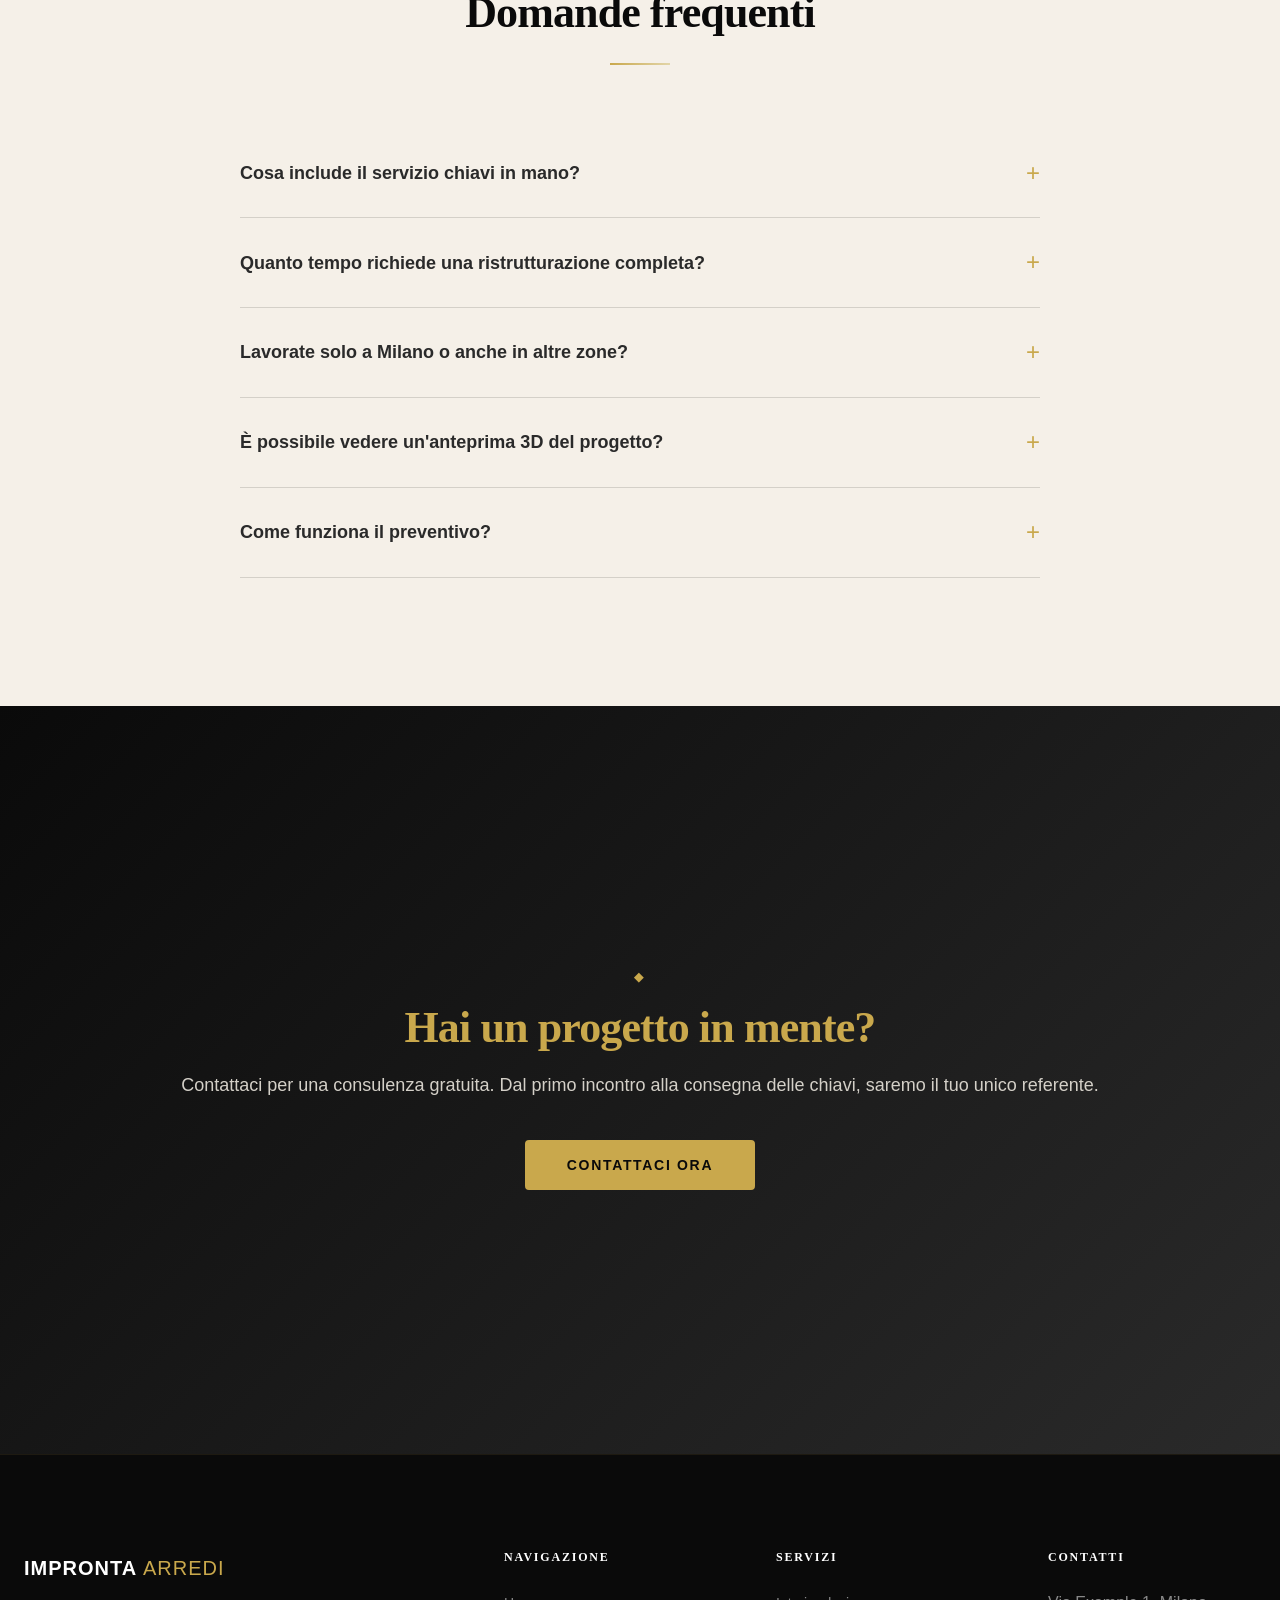
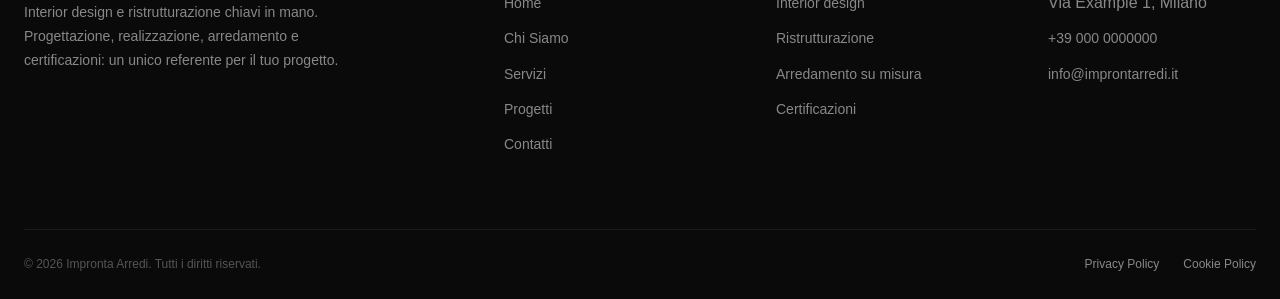
==== commit 93eacd27: "Performance + SEO + SKILL-UNIFICATA completa Performance: - Rimosso filter:blur dalle animazioni (us" ====
--- a/index.html
+++ b/index.html
@@ -17,6 +17,12 @@
   <meta property="og:locale" content="it_IT">
   <meta property="og:locale:alternate" content="en_GB">
   <meta property="og:locale:alternate" content="zh_CN">
+
+  <meta name="theme-color" content="#0A0A0A">
+  <link rel="alternate" hreflang="it" href="https://www.improntarredi.it/">
+  <link rel="alternate" hreflang="en" href="https://www.improntarredi.it/">
+  <link rel="alternate" hreflang="zh" href="https://www.improntarredi.it/">
+  <link rel="alternate" hreflang="x-default" href="https://www.improntarredi.it/">
 
   <!-- Preload font -->
   <link rel="preload" href="fonts/inter-regular.woff2" as="font" type="font/woff2" crossorigin>
@@ -157,9 +163,6 @@
         <div class="hero__particle"></div>
         <div class="hero__particle"></div>
         <div class="hero__particle"></div>
-        <div class="hero__particle"></div>
-        <div class="hero__particle"></div>
-        <div class="hero__particle"></div>
       </div>
       <div class="container">
         <div class="hero__content">
--- a/css/style.css
+++ b/css/style.css
@@ -512,29 +512,26 @@
   background-position: center;
   background-repeat: no-repeat;
   opacity: 0.4;
-  transition: transform 20s linear;
+  transition: transform 1.2s cubic-bezier(0.25, 0.46, 0.45, 0.94);
+}
+
+.hero:hover .hero__bg {
   will-change: transform;
 }
 
 /* Hero glamour effects — si attivano con classe .hero--glamour (aggiunta via JS dopo 3s) */
+/* Usiamo opacity+transform instead of filter blur per non rallentare LCP */
 .hero--glamour .hero__bg {
-  filter: blur(3px);
-  animation: heroBlurIn 1.5s ease-in-out forwards;
-}
-
-@keyframes heroBlurIn {
-  0% { filter: blur(3px); opacity: 0.4; }
-  100% { filter: blur(0); opacity: 0.55; }
-}
-
-.hero--glamour .hero__content {
-  animation: heroContentReveal 1.2s ease-out forwards;
-}
-
-@keyframes heroContentReveal {
-  0% { opacity: 0; transform: translateY(30px); }
-  100% { opacity: 1; transform: translateY(0); }
-}
+  animation: heroRevealIn 1.5s ease-in-out forwards;
+  transition: transform 1.2s cubic-bezier(0.25, 0.46, 0.45, 0.94);
+}
+
+@keyframes heroRevealIn {
+  0% { opacity: 0.3; transform: scale(1.03); }
+  100% { opacity: 0.55; transform: scale(1); }
+}
+
+/* hero__content non ha animazione propria — i figli (label, title, text, actions) si animano individualmente */
 
 .hero--glamour .hero__overlay {
   animation: heroOverlayShift 2s ease-in-out forwards;
@@ -546,8 +543,14 @@
 }
 
 .hero:hover .hero__bg {
-  transform: scale(1.05);
-}
+  transform: scale(1.08) rotate(1.5deg);
+}
+
+/* Hero hover — overlay scurisce al passaggio */
+.hero:hover .hero__overlay {
+  background: linear-gradient(135deg, rgba(10,10,10,0.6) 0%, rgba(10,10,10,0.15) 50%, rgba(10,10,10,0.5) 100%);
+}
+
 
 .hero__overlay {
   position: absolute;
@@ -571,6 +574,11 @@
   border-radius: 50%;
   opacity: 0;
   animation: particleFloat 8s infinite;
+  animation-play-state: paused; /* avvio solo dopo glamour */
+}
+
+.hero--glamour .hero__particle {
+  animation-play-state: running;
 }
 
 .hero__particle:nth-child(1) { left: 10%; animation-delay: 0s; }
@@ -604,7 +612,6 @@
   margin-bottom: var(--sp-md);
   position: relative;
   padding-left: 50px;
-  animation: heroLabelIn 1s ease 0.3s both;
 }
 
 .hero__label::before {
@@ -615,6 +622,20 @@
   width: 36px;
   height: 1px;
   background-color: var(--oro);
+}
+
+/* Hero content animations — partono solo dopo .hero--glamour (3s) per non impattare LCP/CLS */
+.hero--glamour .hero__label {
+  animation: heroLabelIn 0.8s ease forwards;
+}
+.hero--glamour .hero__title {
+  animation: heroTitleIn 0.8s ease 0.15s both;
+}
+.hero--glamour .hero__text {
+  animation: heroTextIn 0.8s ease 0.3s both;
+}
+.hero--glamour .hero__actions {
+  animation: heroActionsIn 0.8s ease 0.45s both;
 }
 
 @keyframes heroLabelIn {
@@ -628,7 +649,6 @@
   margin-bottom: var(--sp-md);
   line-height: 1.05;
   letter-spacing: -0.03em;
-  animation: heroTitleIn 1s ease 0.5s both;
 }
 
 .hero__title em {
@@ -648,7 +668,6 @@
   margin-bottom: var(--sp-lg);
   max-width: 560px;
   line-height: 1.8;
-  animation: heroTextIn 1s ease 0.7s both;
 }
 
 @keyframes heroTextIn {
@@ -660,7 +679,6 @@
   display: flex;
   gap: var(--sp-sm);
   flex-wrap: wrap;
-  animation: heroActionsIn 1s ease 0.9s both;
 }
 
 @keyframes heroActionsIn {
@@ -741,27 +759,53 @@
   width: 100%;
   height: 100%;
   object-fit: cover;
-  transition: transform 0.8s cubic-bezier(0.25, 0.46, 0.45, 0.94);
+  transition: transform 0.8s cubic-bezier(0.25, 0.46, 0.45, 0.94), filter 0.6s ease-in-out;
+}
+
+/* Portfolio glamour — rivelazione con opacity (no filter blur = performance) */
+.portfolio__item--glamour img {
+  opacity: 0.7;
+  animation: portfolioRevealIn 1s ease-out forwards;
+}
+
+@keyframes portfolioRevealIn {
+  0% { opacity: 0.4; transform: scale(1.04); }
+  100% { opacity: 1; transform: scale(1); }
 }
 
 .portfolio__item:hover img {
-  transform: scale(1.08);
+  transform: scale(1.1) rotate(2deg);
 }
 
 .portfolio__overlay {
   position: absolute;
   inset: 0;
-  background: linear-gradient(180deg, transparent 40%, rgba(10,10,10,0.85) 100%);
+  background: linear-gradient(180deg, transparent 30%, rgba(10,10,10,0.9) 100%);
   opacity: 0;
-  transition: opacity var(--transition);
+  transition: opacity 0.5s ease-in-out;
   display: flex;
   flex-direction: column;
   justify-content: flex-end;
   padding: var(--sp-md);
 }
 
+.portfolio__overlay::before {
+  content: '';
+  position: absolute;
+  bottom: 0;
+  left: 0;
+  width: 0;
+  height: 2px;
+  background: var(--oro);
+  transition: width 0.6s ease-in-out 0.15s;
+}
+
 .portfolio__item:hover .portfolio__overlay {
   opacity: 1;
+}
+
+.portfolio__item:hover .portfolio__overlay::before {
+  width: 100%;
 }
 
 .portfolio__overlay h3 {
@@ -1983,6 +2027,18 @@
   color: var(--oro);
 }
 
+/* ---------- Accessibility: Reduced Motion ---------- */
+@media (prefers-reduced-motion: reduce) {
+  *, *::before, *::after {
+    animation-duration: 0.01ms !important;
+    animation-iteration-count: 1 !important;
+    transition-duration: 0.01ms !important;
+    scroll-behavior: auto !important;
+  }
+  .hero__particle { display: none; }
+  .reviews-track { animation: none !important; }
+}
+
 /* ---------- Responsive ---------- */
 @media (max-width: 1024px) {
   .features-grid { grid-template-columns: repeat(2, 1fr); }
@@ -2001,6 +2057,9 @@
     --fs-3xl: 1.5rem;
     --fs-7xl: 3.5rem;
   }
+
+  /* Mobile: nascondere particles per performance */
+  .hero__particles { display: none; }
 
   /* Mobile nav */
   .nav__toggle { display: flex; }
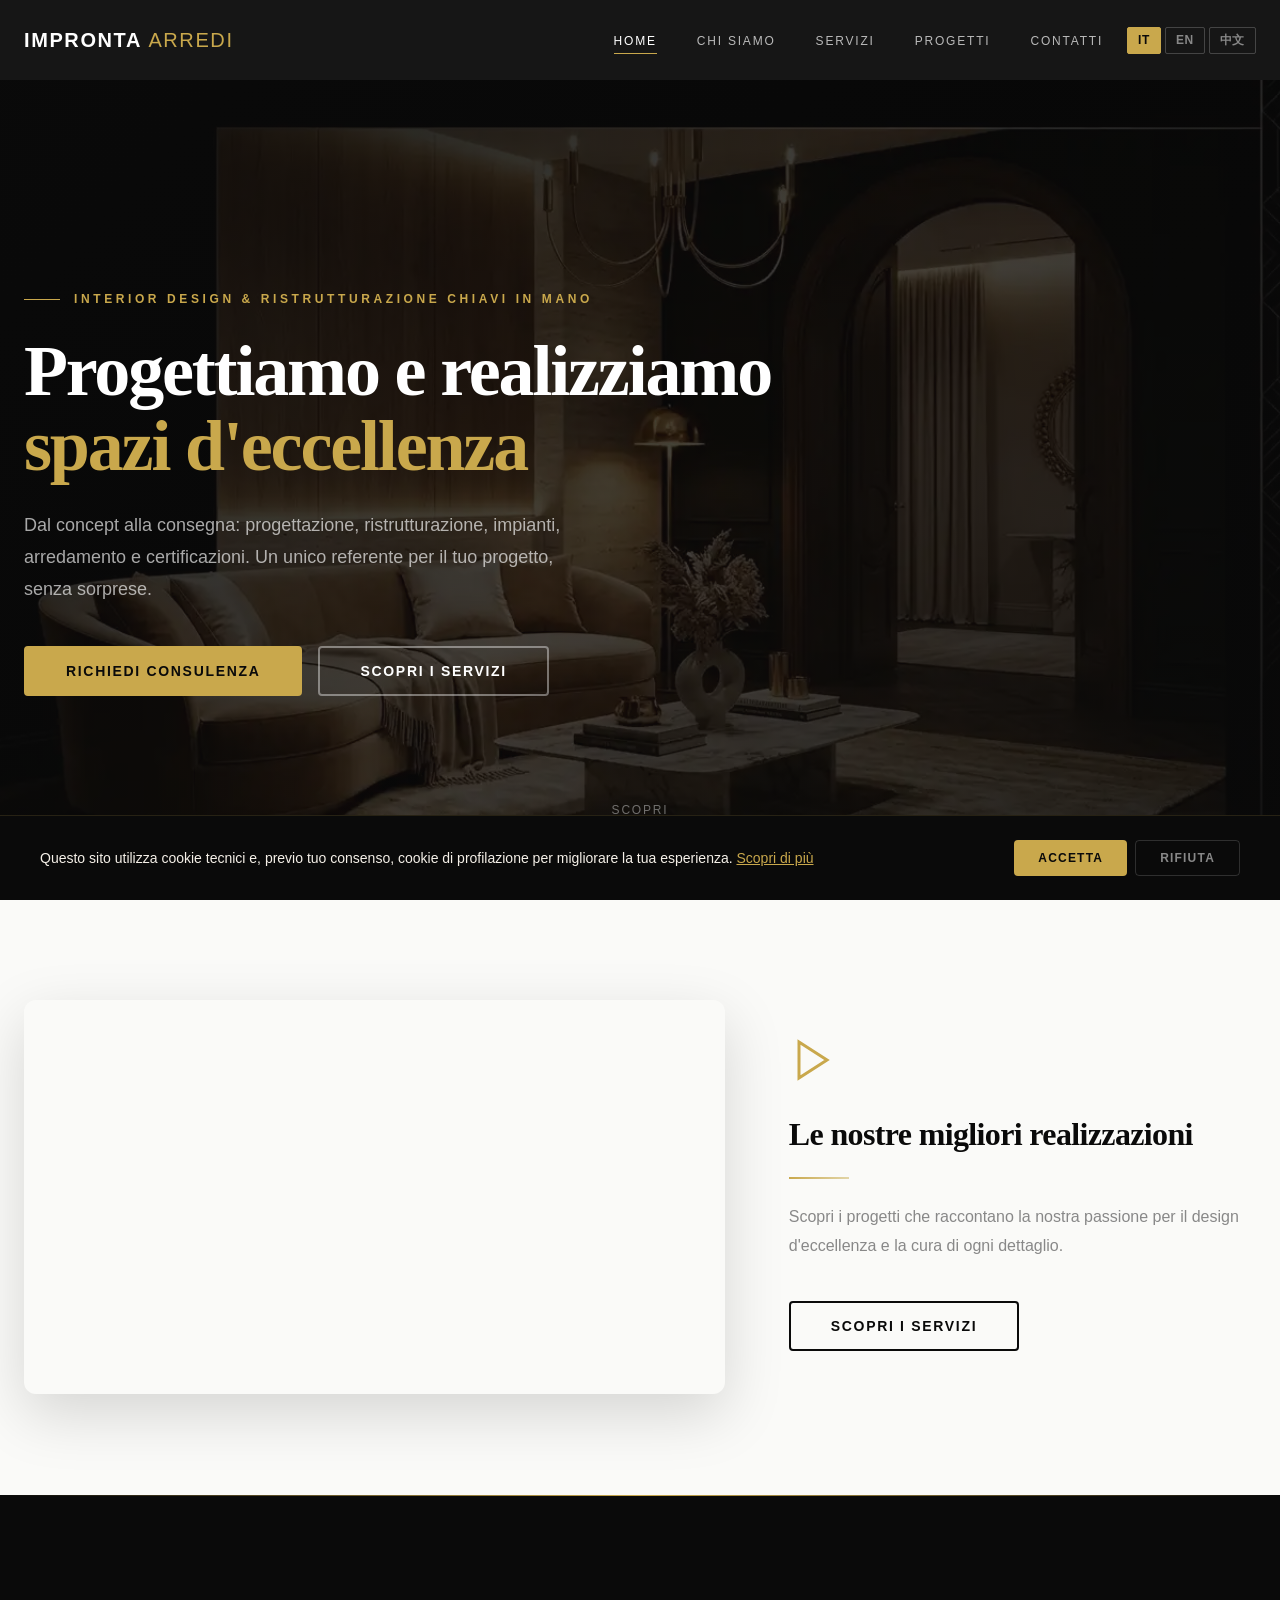
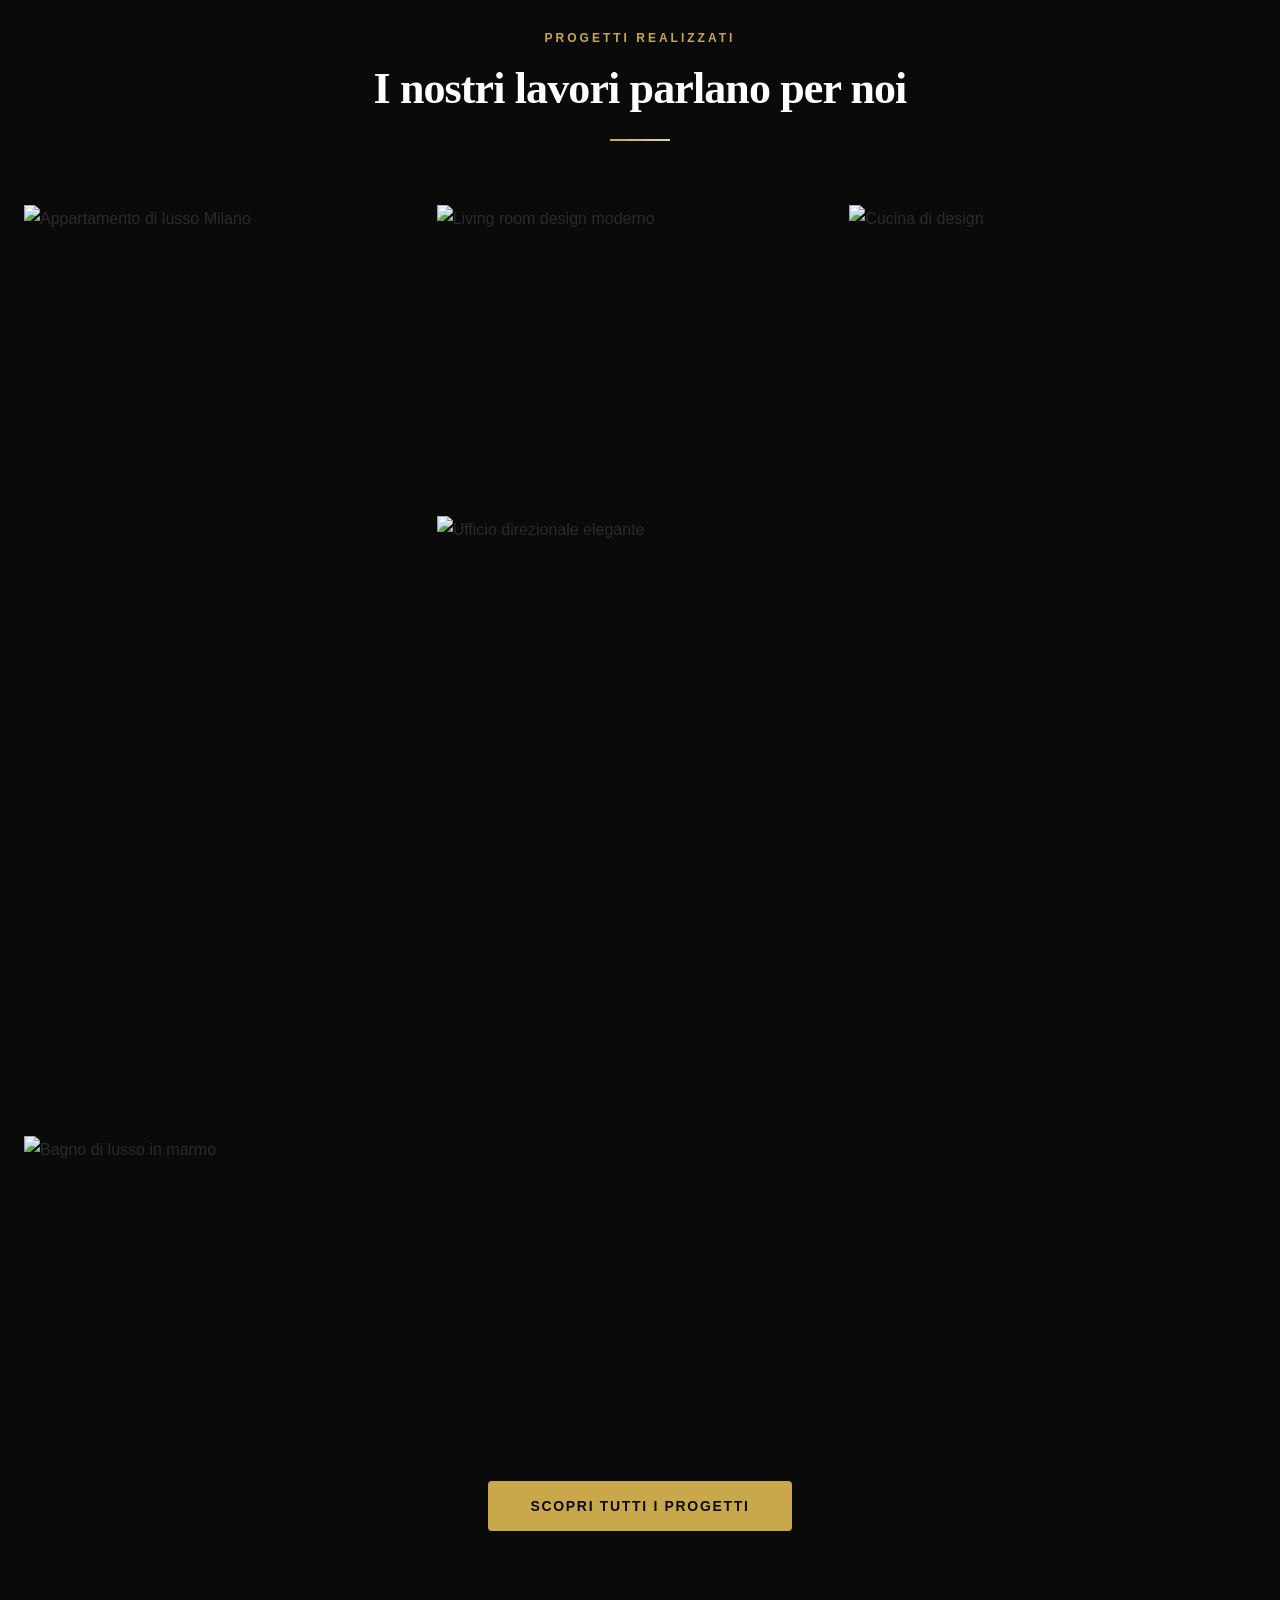
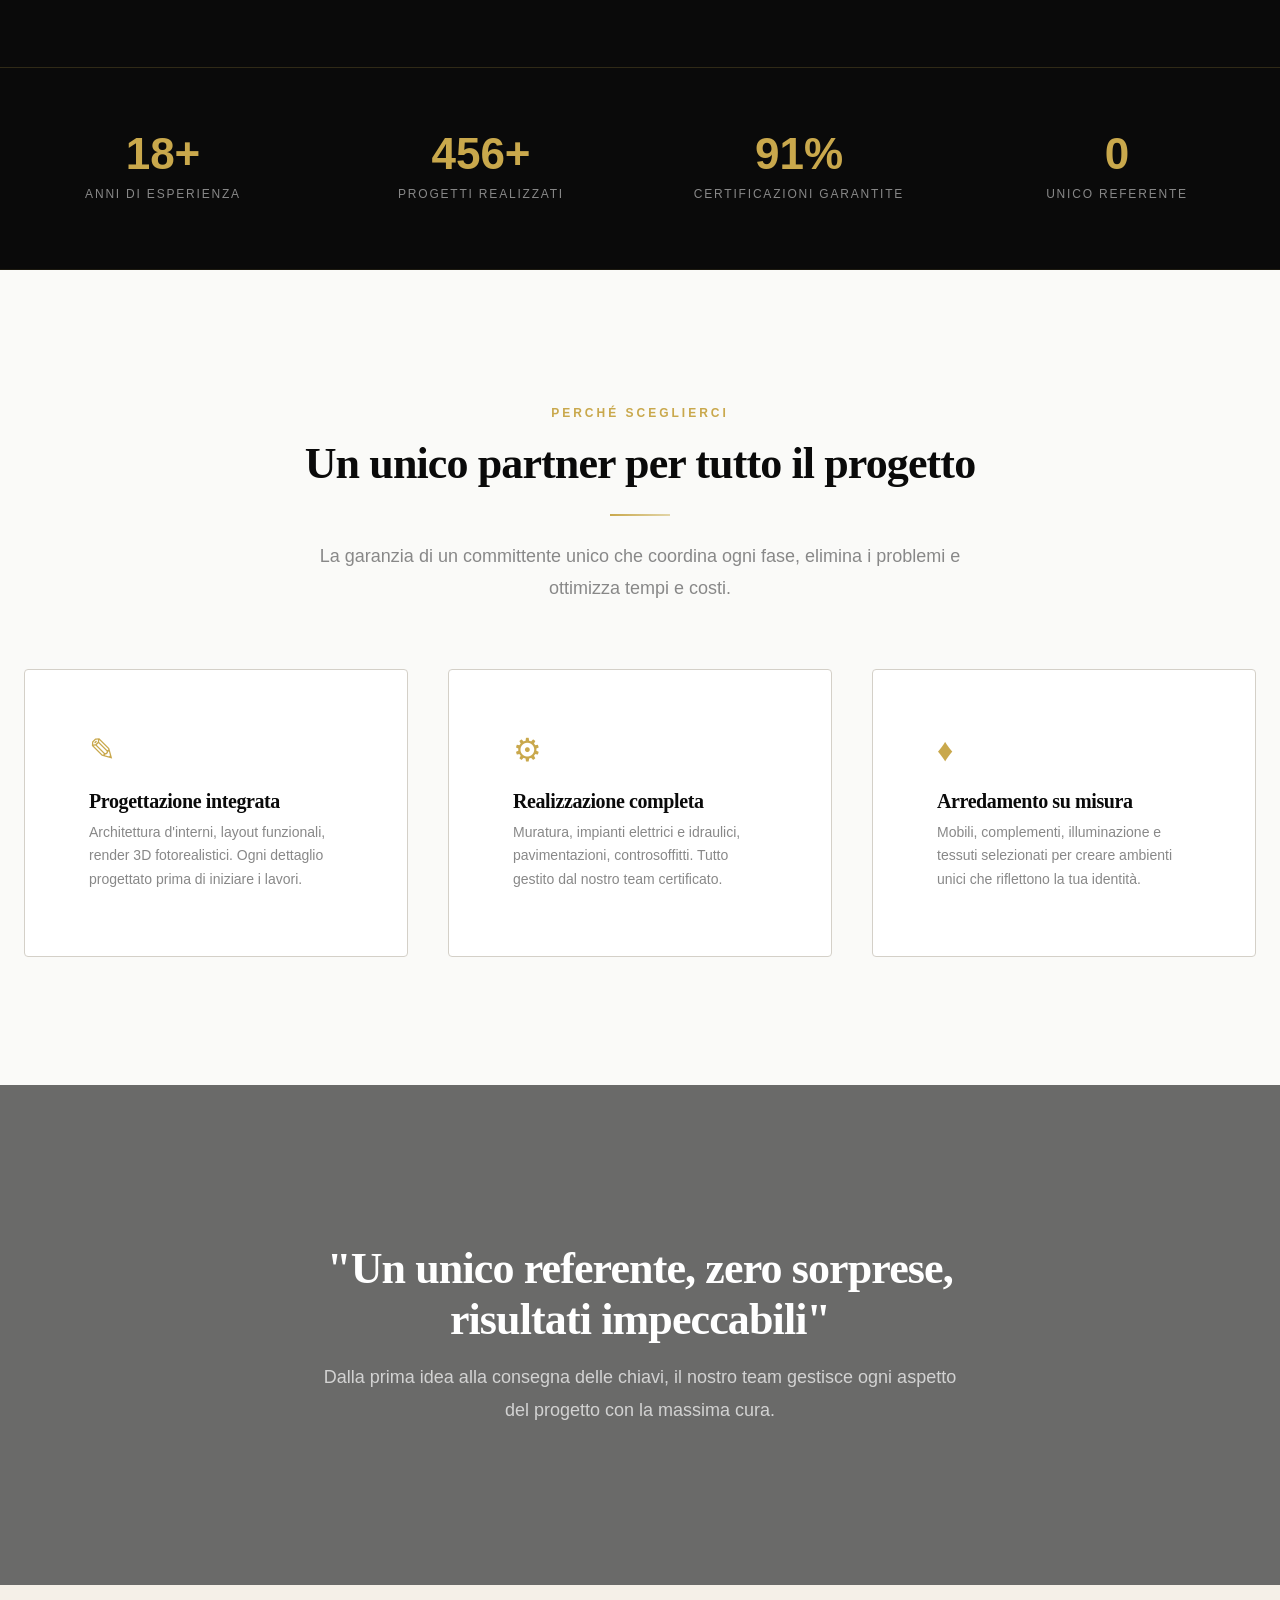
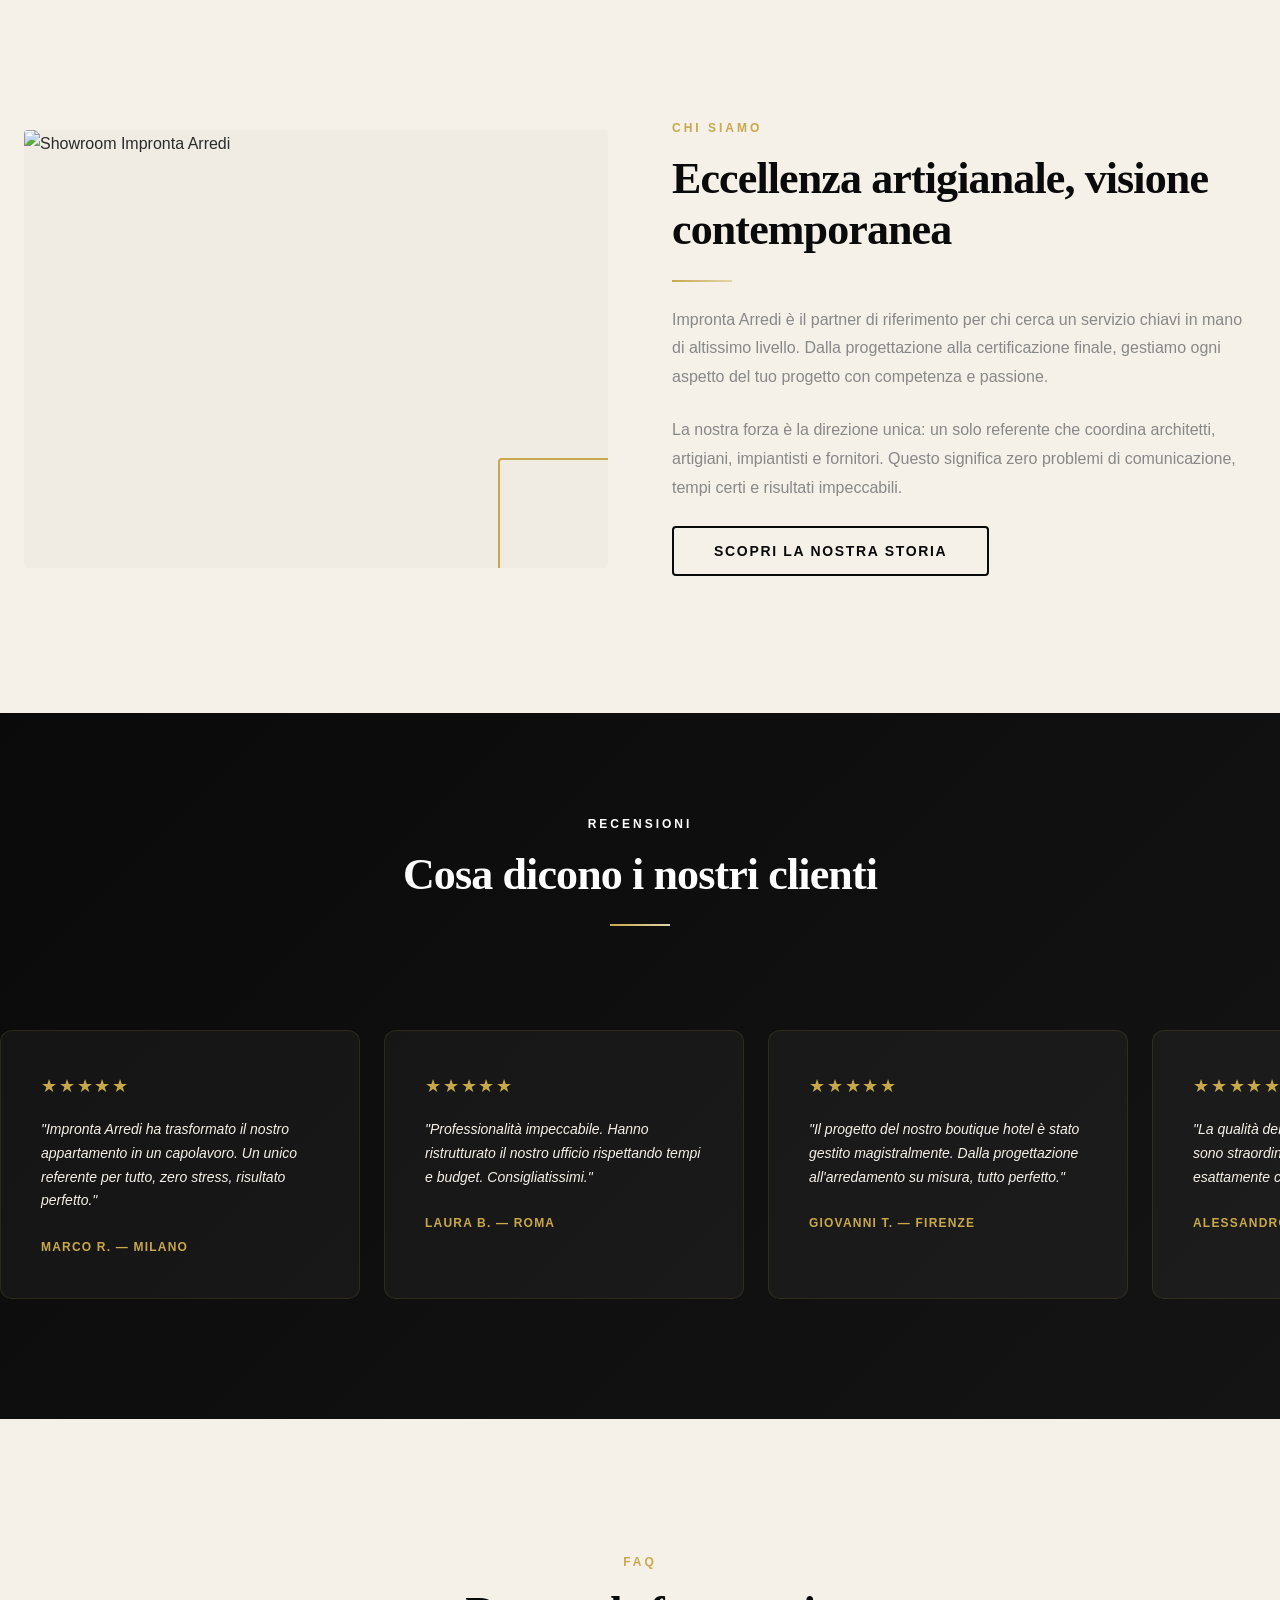
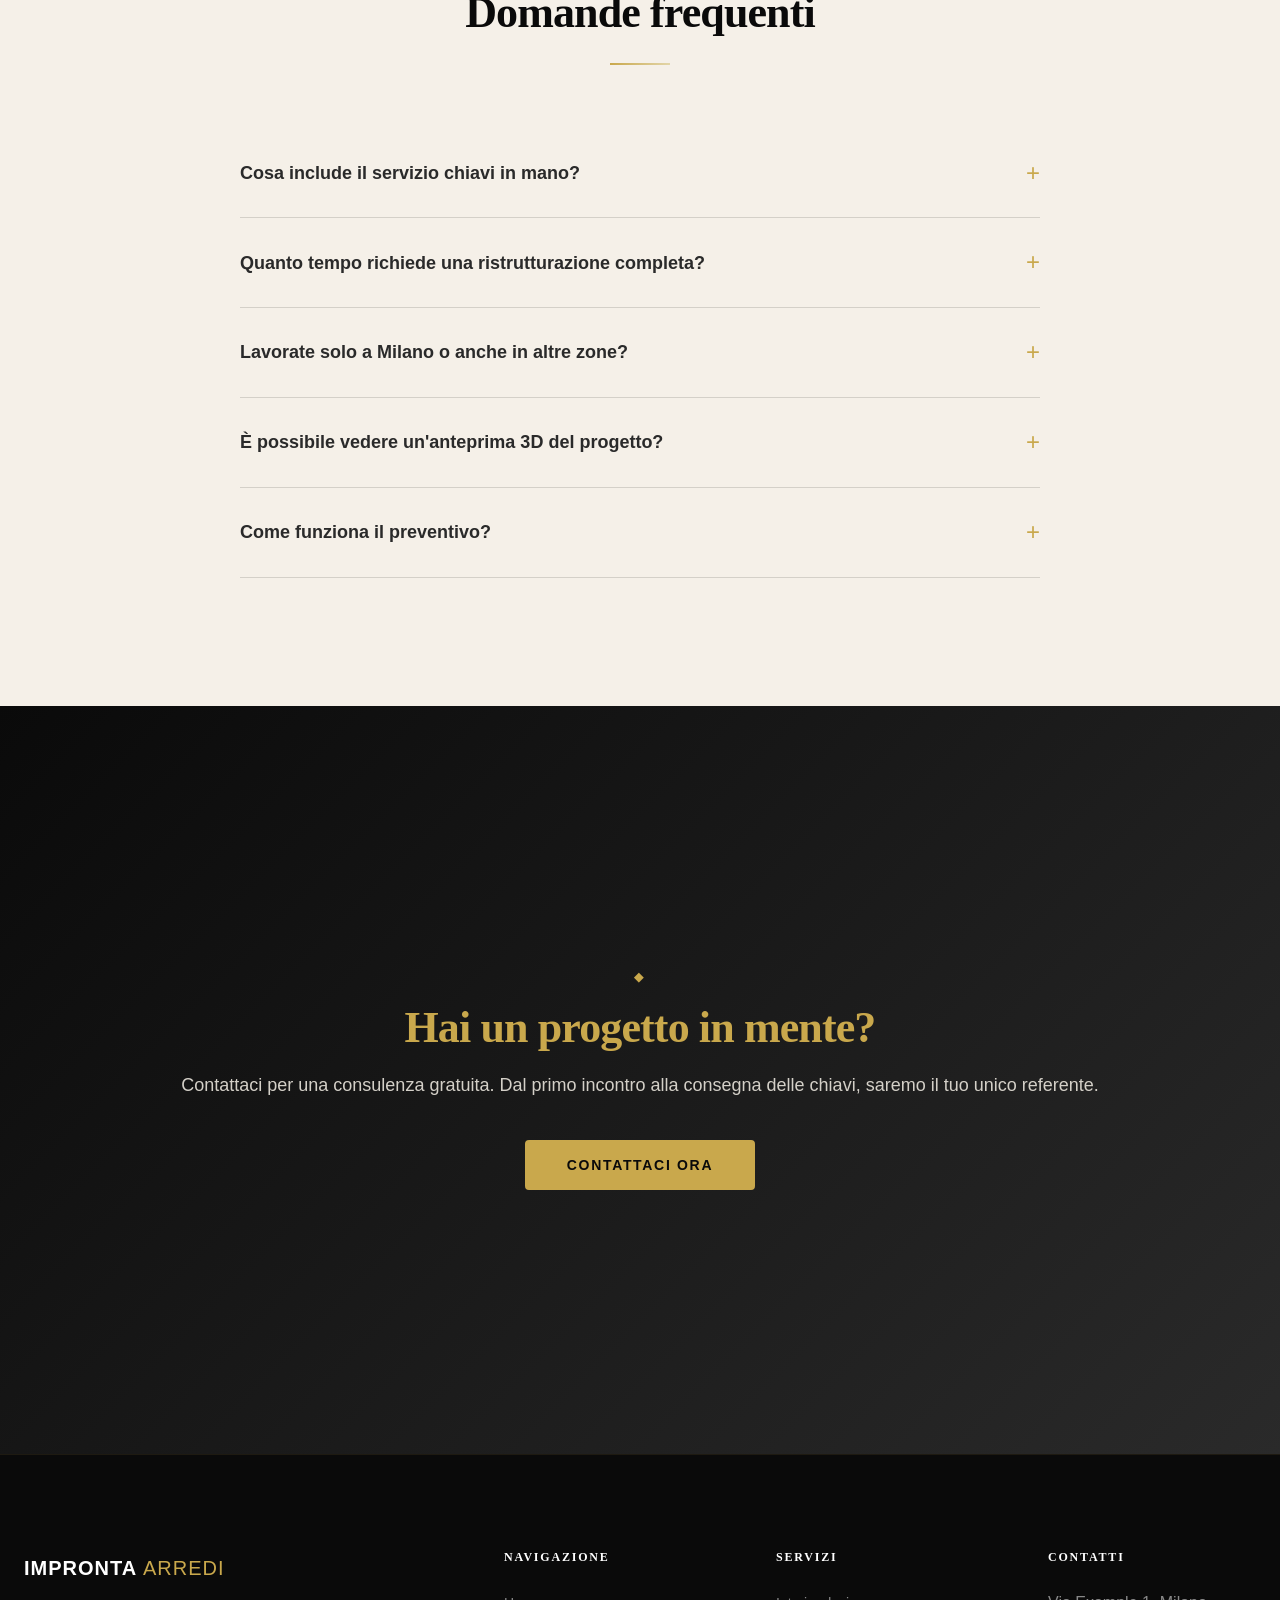
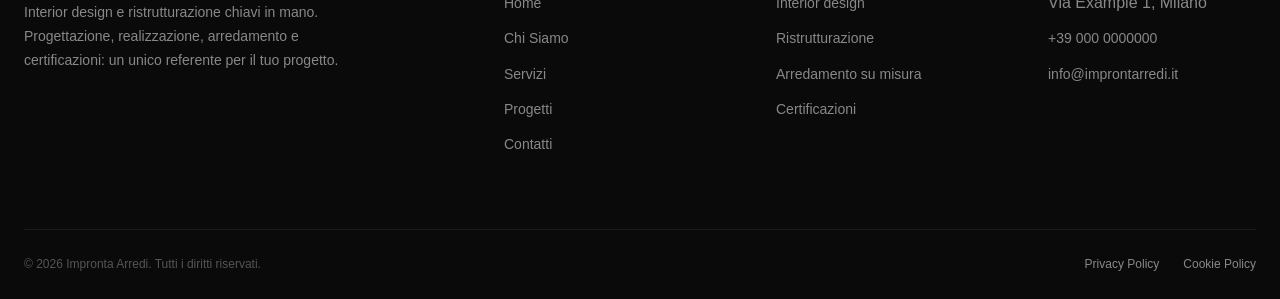
==== commit c630ddbe: "Ottimizzazione performance round 2 — audit completo Performance critiche: - Rimosso background-attac" ====
--- a/index.html
+++ b/index.html
@@ -23,6 +23,10 @@
   <link rel="alternate" hreflang="en" href="https://www.improntarredi.it/">
   <link rel="alternate" hreflang="zh" href="https://www.improntarredi.it/">
   <link rel="alternate" hreflang="x-default" href="https://www.improntarredi.it/">
+
+  <!-- Preconnect risorse esterne -->
+  <link rel="preconnect" href="https://images.unsplash.com" crossorigin>
+  <link rel="dns-prefetch" href="https://images.unsplash.com">
 
   <!-- Preload font -->
   <link rel="preload" href="fonts/inter-regular.woff2" as="font" type="font/woff2" crossorigin>
@@ -223,35 +227,35 @@
       <div class="container--wide" style="max-width: 1440px; margin: 0 auto; padding: 0 var(--sp-md);">
         <div class="portfolio__grid">
           <div class="portfolio__item portfolio__item--tall reveal--scale reveal">
-            <img src="https://images.unsplash.com/photo-1600607687939-ce8a6c25118c?w=800&q=80" alt="Appartamento di lusso Milano" loading="lazy" width="800" height="1067">
+            <img src="https://images.unsplash.com/photo-1600607687939-ce8a6c25118c?w=800&q=80" srcset="https://images.unsplash.com/photo-1600607687939-ce8a6c25118c?w=400&q=75 400w, https://images.unsplash.com/photo-1600607687939-ce8a6c25118c?w=800&q=80 800w" sizes="(max-width: 768px) 100vw, 33vw" alt="Appartamento di lusso Milano" loading="lazy" width="800" height="1067">
             <div class="portfolio__overlay">
               <h3 data-i18n="portfolio.1.title">Residenza Brera</h3>
               <p data-i18n="portfolio.1.cat">Appartamento di lusso</p>
             </div>
           </div>
           <div class="portfolio__item reveal--scale reveal reveal--delay-1">
-            <img src="https://images.unsplash.com/photo-1600585154340-be6161a56a0c?w=800&q=80" alt="Living room design moderno" loading="lazy" width="800" height="600">
+            <img src="https://images.unsplash.com/photo-1600585154340-be6161a56a0c?w=800&q=80" srcset="https://images.unsplash.com/photo-1600585154340-be6161a56a0c?w=400&q=75 400w, https://images.unsplash.com/photo-1600585154340-be6161a56a0c?w=800&q=80 800w" sizes="(max-width: 768px) 100vw, 33vw" alt="Living room design moderno" loading="lazy" width="800" height="600">
             <div class="portfolio__overlay">
               <h3 data-i18n="portfolio.2.title">Loft Navigli</h3>
               <p data-i18n="portfolio.2.cat">Ristrutturazione completa</p>
             </div>
           </div>
           <div class="portfolio__item reveal--scale reveal reveal--delay-2">
-            <img src="https://images.unsplash.com/photo-1600566753190-17f0baa2a6c3?w=800&q=80" alt="Cucina di design" loading="lazy" width="800" height="600">
+            <img src="https://images.unsplash.com/photo-1600566753190-17f0baa2a6c3?w=800&q=80" srcset="https://images.unsplash.com/photo-1600566753190-17f0baa2a6c3?w=400&q=75 400w, https://images.unsplash.com/photo-1600566753190-17f0baa2a6c3?w=800&q=80 800w" sizes="(max-width: 768px) 100vw, 33vw" alt="Cucina di design" loading="lazy" width="800" height="600">
             <div class="portfolio__overlay">
               <h3 data-i18n="portfolio.3.title">Villa Monza</h3>
               <p data-i18n="portfolio.3.cat">Interior design</p>
             </div>
           </div>
           <div class="portfolio__item portfolio__item--wide reveal--scale reveal reveal--delay-1">
-            <img src="https://images.unsplash.com/photo-1631679706909-1844bbd07221?w=1200&q=80" alt="Ufficio direzionale elegante" loading="lazy" width="1200" height="600">
+            <img src="https://images.unsplash.com/photo-1631679706909-1844bbd07221?w=1200&q=80" srcset="https://images.unsplash.com/photo-1631679706909-1844bbd07221?w=600&q=75 600w, https://images.unsplash.com/photo-1631679706909-1844bbd07221?w=1200&q=80 1200w" sizes="(max-width: 768px) 100vw, 66vw" alt="Ufficio direzionale elegante" loading="lazy" width="1200" height="600">
             <div class="portfolio__overlay">
               <h3 data-i18n="portfolio.4.title">Headquarter Porta Nuova</h3>
               <p data-i18n="portfolio.4.cat">Ufficio direzionale</p>
             </div>
           </div>
           <div class="portfolio__item reveal--scale reveal reveal--delay-2">
-            <img src="https://images.unsplash.com/photo-1618221195710-dd6b41faaea6?w=800&q=80" alt="Bagno di lusso in marmo" loading="lazy" width="800" height="600">
+            <img src="https://images.unsplash.com/photo-1618221195710-dd6b41faaea6?w=800&q=80" srcset="https://images.unsplash.com/photo-1618221195710-dd6b41faaea6?w=400&q=75 400w, https://images.unsplash.com/photo-1618221195710-dd6b41faaea6?w=800&q=80 800w" sizes="(max-width: 768px) 100vw, 33vw" alt="Bagno di lusso in marmo" loading="lazy" width="800" height="600">
             <div class="portfolio__overlay">
               <h3 data-i18n="portfolio.5.title">Suite Hotel Duomo</h3>
               <p data-i18n="portfolio.5.cat">Boutique hotel</p>
@@ -332,7 +336,7 @@
       <div class="container">
         <div class="about-split">
           <div class="about-split__image reveal--left reveal">
-            <img src="https://images.unsplash.com/photo-1600585154526-990dced4db0d?w=800&q=80" alt="Showroom Impronta Arredi" loading="lazy" width="800" height="600">
+            <img src="https://images.unsplash.com/photo-1600585154526-990dced4db0d?w=800&q=80" srcset="https://images.unsplash.com/photo-1600585154526-990dced4db0d?w=400&q=75 400w, https://images.unsplash.com/photo-1600585154526-990dced4db0d?w=800&q=80 800w" sizes="(max-width: 768px) 100vw, 50vw" alt="Showroom Impronta Arredi" loading="lazy" width="800" height="600">
           </div>
           <div class="about-split__content reveal--right reveal">
             <span class="section__label" data-i18n="about.label">Chi siamo</span>
@@ -527,7 +531,7 @@
   </div>
 
   <!-- ==================== EXTERNAL CHATBOT ==================== -->
-  <script src="js/main.js"></script>
-  <script src="js/chatbot.js"></script>
+  <script src="js/main.js" defer></script>
+  <script src="js/chatbot.js" defer></script>
 </body>
 </html>
--- a/css/style.css
+++ b/css/style.css
@@ -11,6 +11,10 @@
   font-weight: 400;
   font-display: swap;
   src: url('../fonts/inter-regular.woff2') format('woff2');
+  size-adjust: 100%;
+  ascent-override: 90%;
+  descent-override: 22%;
+  line-gap-override: 0%;
 }
 @font-face {
   font-family: 'Inter';
@@ -32,6 +36,10 @@
   font-weight: 700;
   font-display: swap;
   src: url('../fonts/inter-bold.woff2') format('woff2');
+  size-adjust: 100%;
+  ascent-override: 90%;
+  descent-override: 22%;
+  line-gap-override: 0%;
 }
 
 /* ---------- Custom properties — Luxury Palette ---------- */
@@ -937,7 +945,7 @@
   inset: -20%;
   background-size: cover;
   background-position: center;
-  background-attachment: fixed;
+  /* Rimosso background-attachment:fixed — causa continuous repaint su scroll */
 }
 
 .parallax-section__overlay {
@@ -2126,7 +2134,7 @@
   .review-card { width: 300px; }
 
   .parallax-section { height: 350px; }
-  .parallax-section__bg { background-attachment: scroll; }
+  /* parallax: nessun override necessario, fixed già rimosso */
 
   .footer__grid { grid-template-columns: 1fr; }
   .footer__bottom { flex-direction: column; gap: var(--sp-sm); text-align: center; }
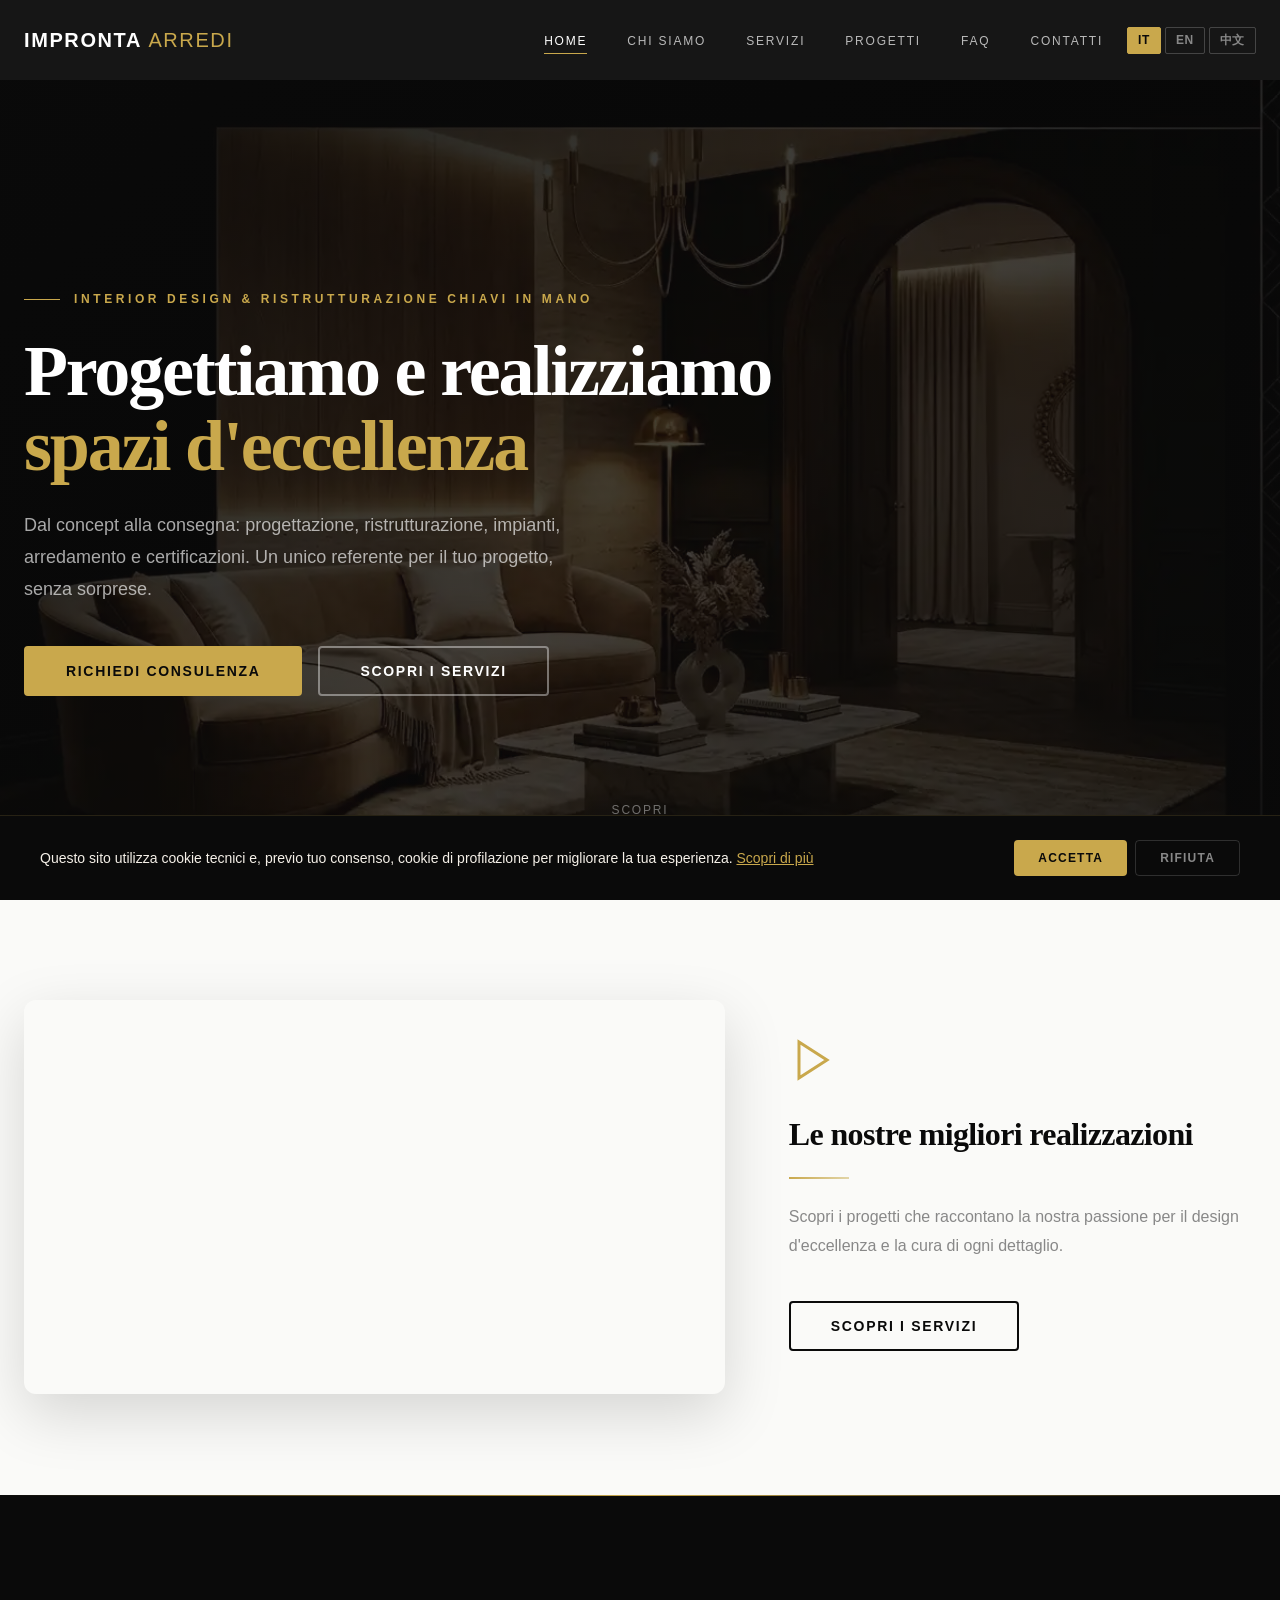
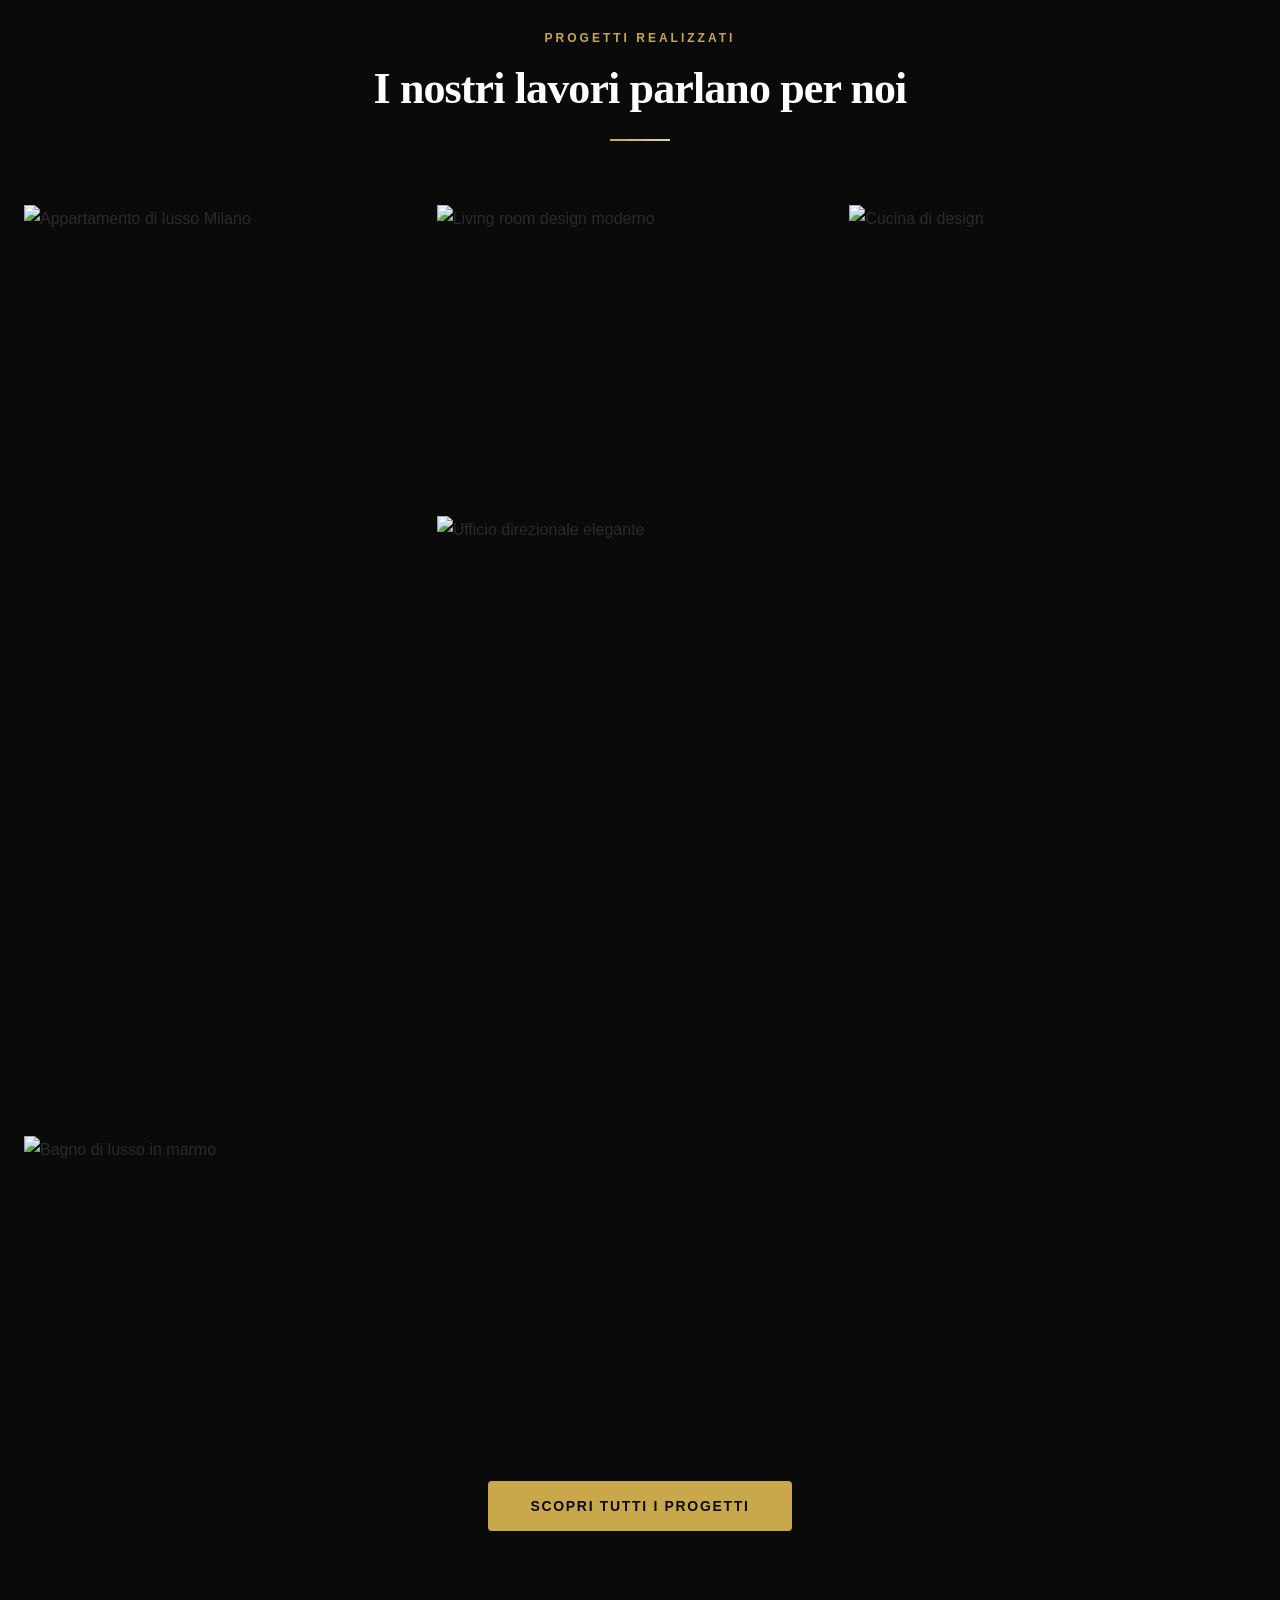
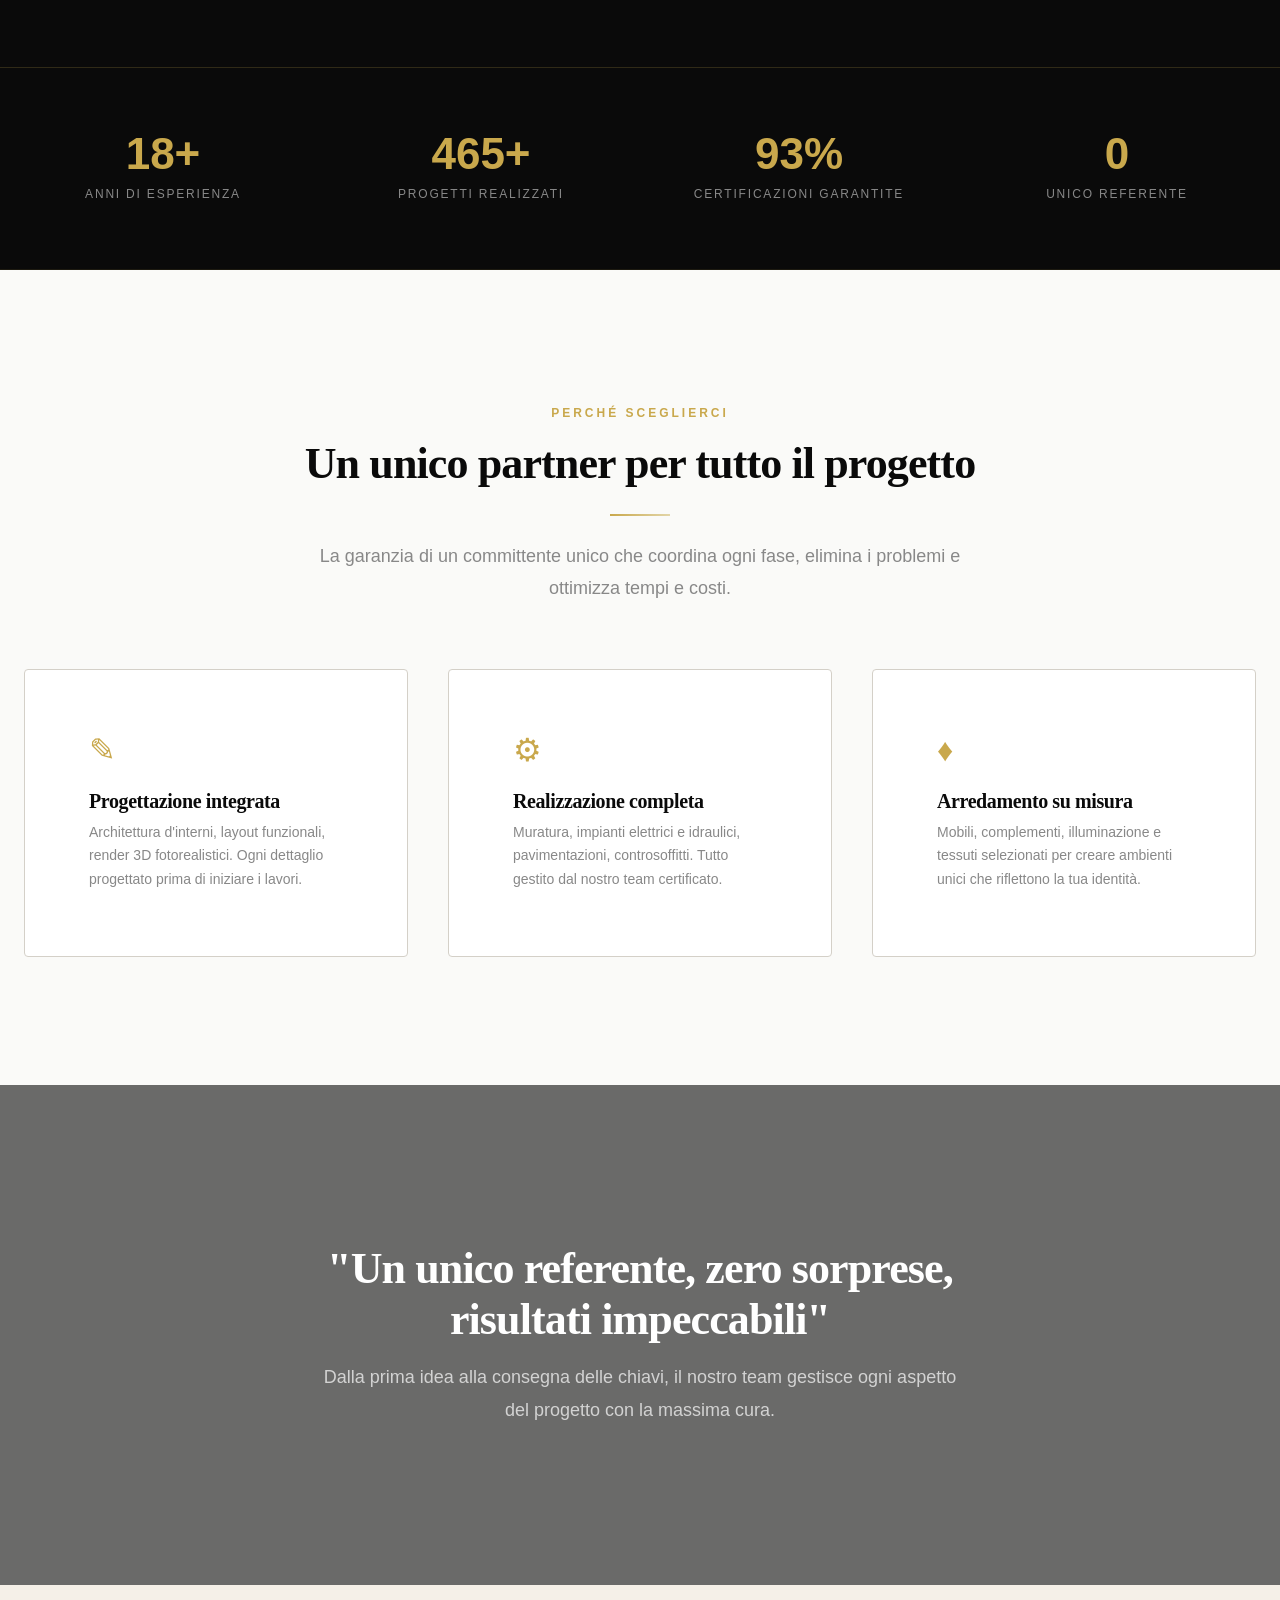
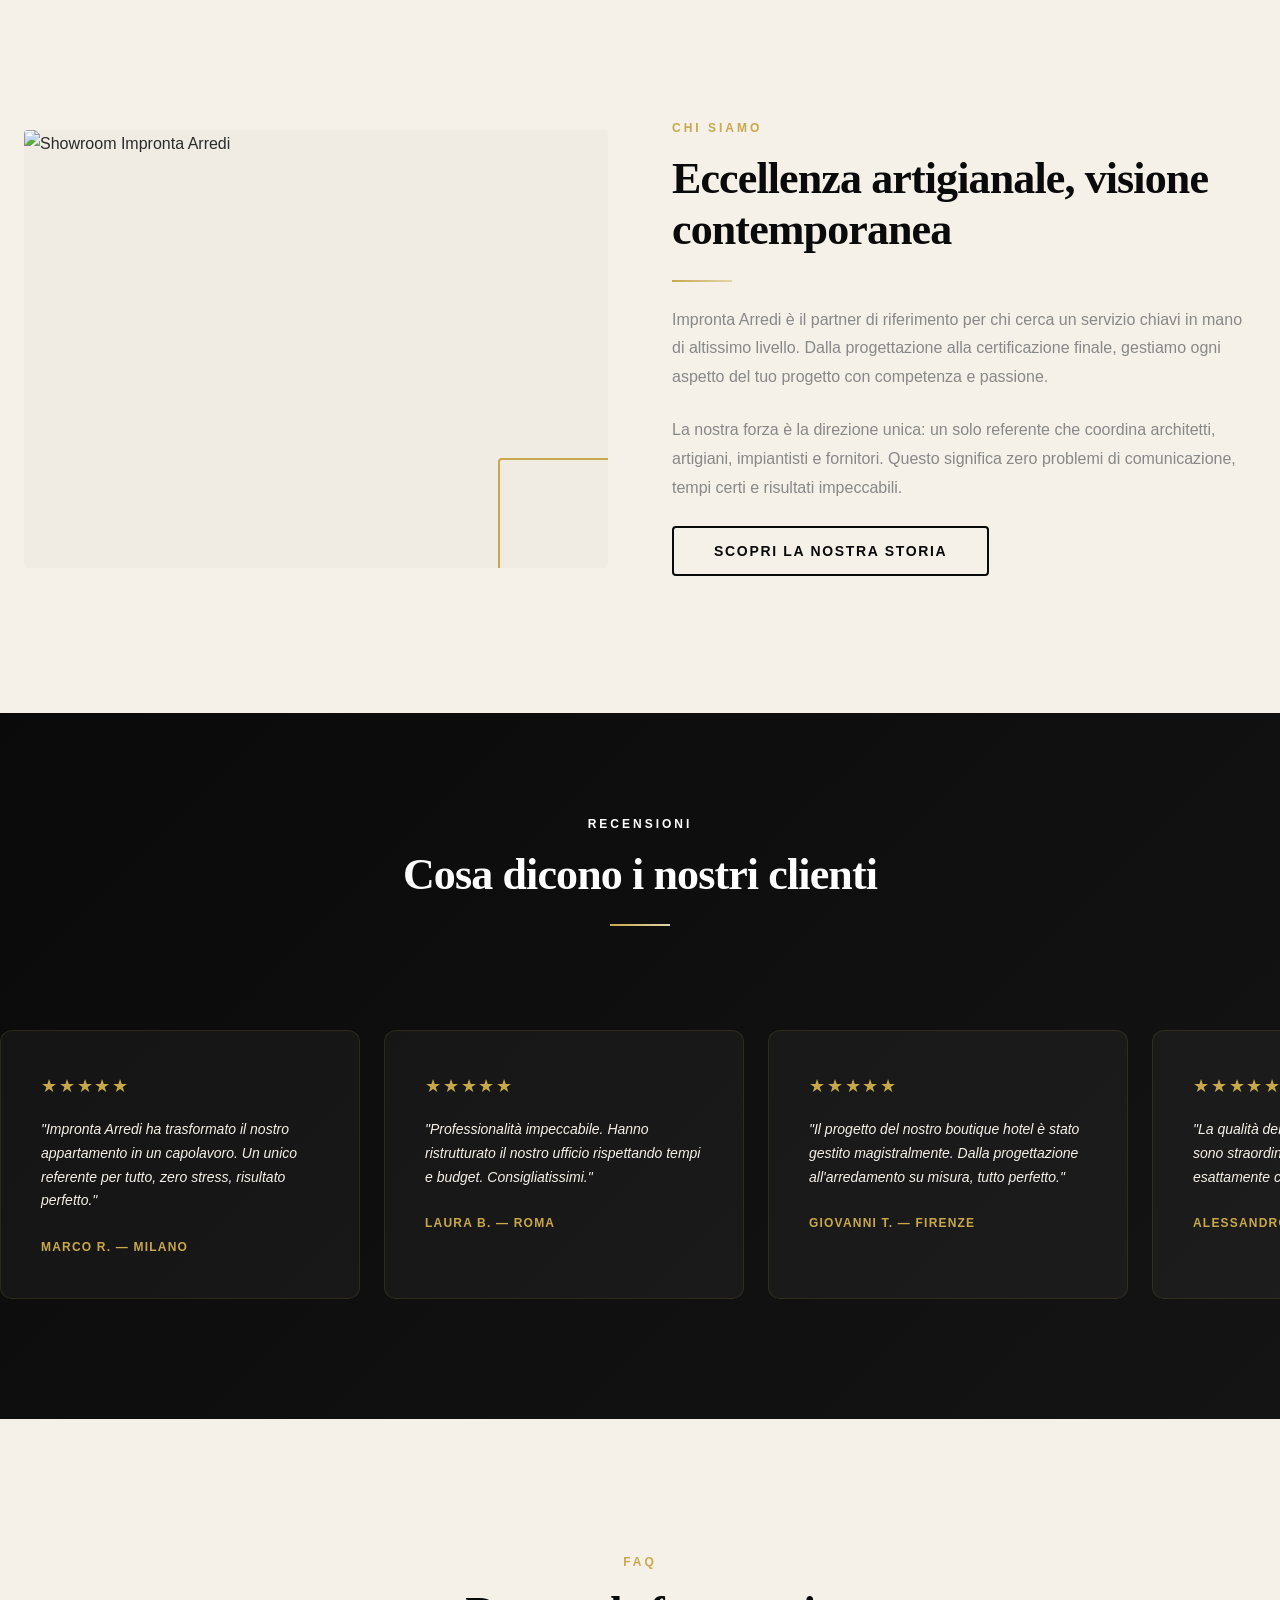
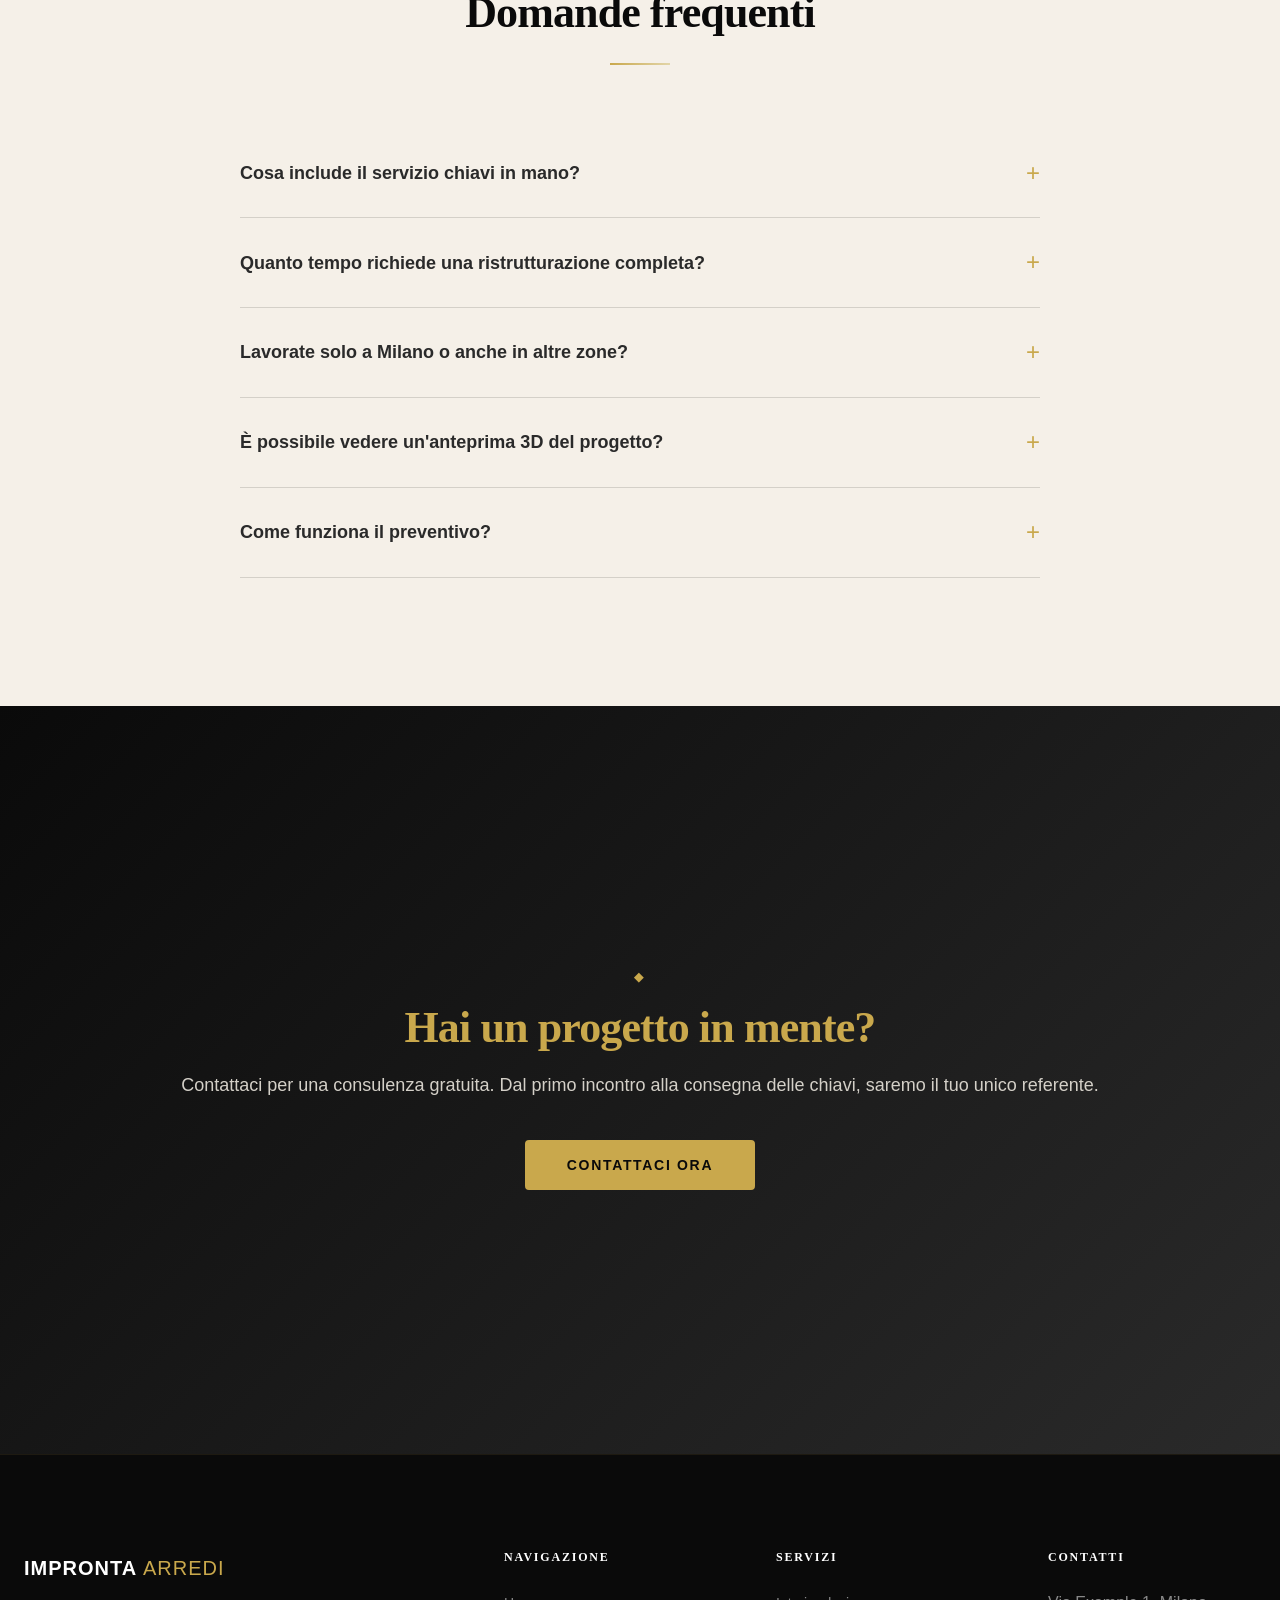
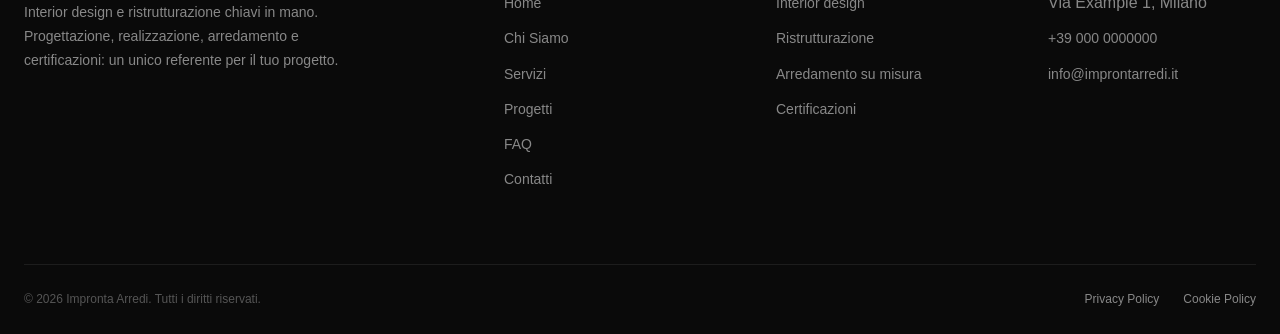
==== commit b507ad0d: "Aggiunta pagina FAQ dedicata con 34 domande in 6 categorie (IT/EN/CN) - Creata faq.html con FAQ sudd" ====
--- a/index.html
+++ b/index.html
@@ -147,6 +147,7 @@
           <li><a href="chi-siamo.html" class="nav__link" data-i18n="nav.chi-siamo">Chi Siamo</a></li>
           <li><a href="servizi.html" class="nav__link" data-i18n="nav.servizi">Servizi</a></li>
           <li><a href="progetti.html" class="nav__link" data-i18n="nav.progetti">Progetti</a></li>
+          <li><a href="faq.html" class="nav__link" data-i18n="nav.faq">FAQ</a></li>
           <li><a href="contatti.html" class="nav__link" data-i18n="nav.contatti">Contatti</a></li>
         </ul>
         <div class="lang-switch">
@@ -488,6 +489,7 @@
             <li><a href="chi-siamo.html" data-i18n="nav.chi-siamo">Chi siamo</a></li>
             <li><a href="servizi.html" data-i18n="nav.servizi">Servizi</a></li>
             <li><a href="progetti.html" data-i18n="nav.progetti">Progetti</a></li>
+            <li><a href="faq.html" data-i18n="nav.faq">FAQ</a></li>
             <li><a href="contatti.html" data-i18n="nav.contatti">Contatti</a></li>
           </ul>
         </div>
--- a/css/style.css
+++ b/css/style.css
@@ -2035,6 +2035,57 @@
   color: var(--oro);
 }
 
+/* ---------- FAQ Page — Category layout ---------- */
+.faq-page-hero {
+  padding: calc(var(--header-h) + var(--sp-xl)) 0 var(--sp-xl);
+  background-color: var(--nero);
+  text-align: center;
+}
+
+.faq-page-hero h1 {
+  color: var(--bianco-puro);
+  font-size: var(--fs-4xl);
+  margin-bottom: var(--sp-sm);
+}
+
+.faq-page-hero p {
+  color: var(--grigio);
+  max-width: 700px;
+  margin: 0 auto;
+  font-size: var(--fs-lg);
+}
+
+.faq-category {
+  margin-bottom: var(--sp-lg);
+}
+
+.faq-category__title {
+  font-size: var(--fs-2xl);
+  color: var(--nero);
+  margin-bottom: var(--sp-md);
+  padding-bottom: var(--sp-xs);
+  border-bottom: 2px solid var(--oro);
+  display: inline-block;
+}
+
+.faq-page-section {
+  padding: var(--sp-xl) 0 var(--sp-2xl);
+}
+
+.faq-page-section .faq-list {
+  max-width: 900px;
+}
+
+@media (min-width: 768px) {
+  .faq-page-hero h1 {
+    font-size: var(--fs-5xl);
+  }
+
+  .faq-page-section {
+    padding: var(--sp-2xl) 0 var(--sp-3xl);
+  }
+}
+
 /* ---------- Accessibility: Reduced Motion ---------- */
 @media (prefers-reduced-motion: reduce) {
   *, *::before, *::after {
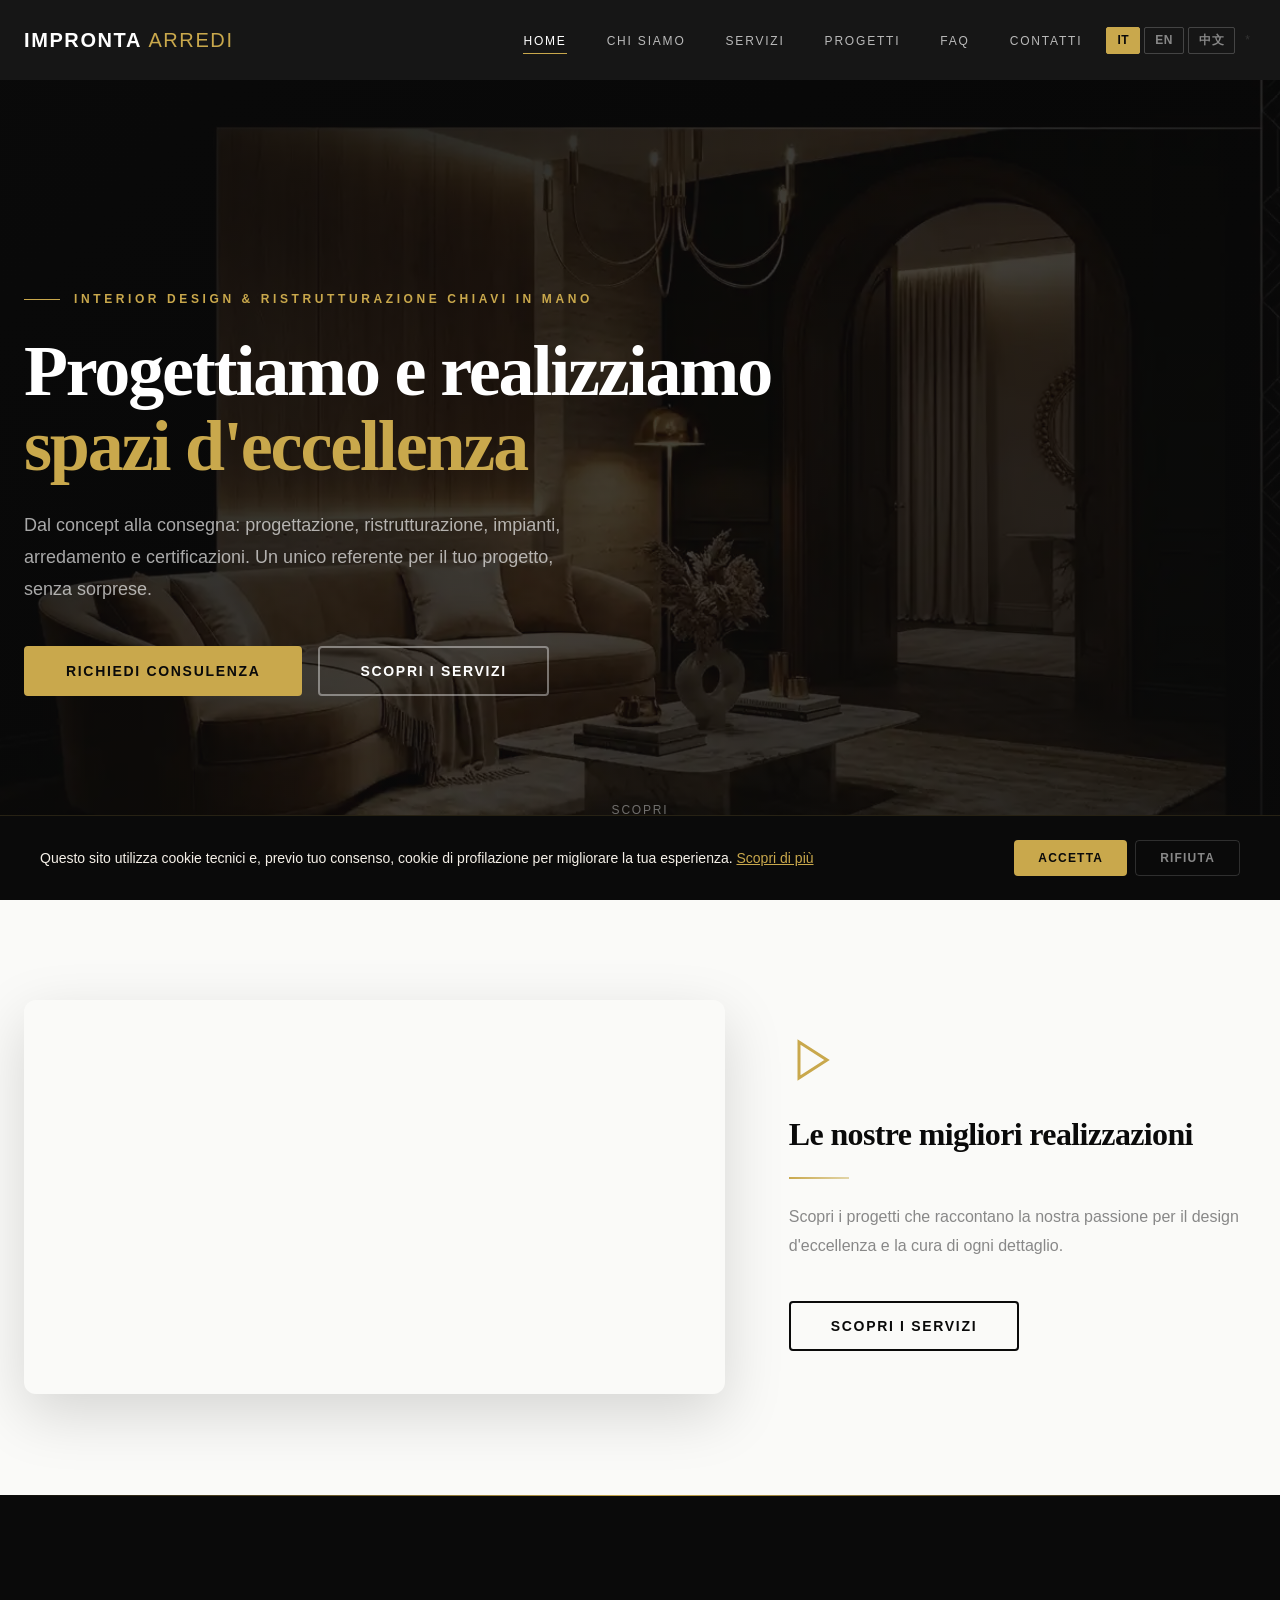
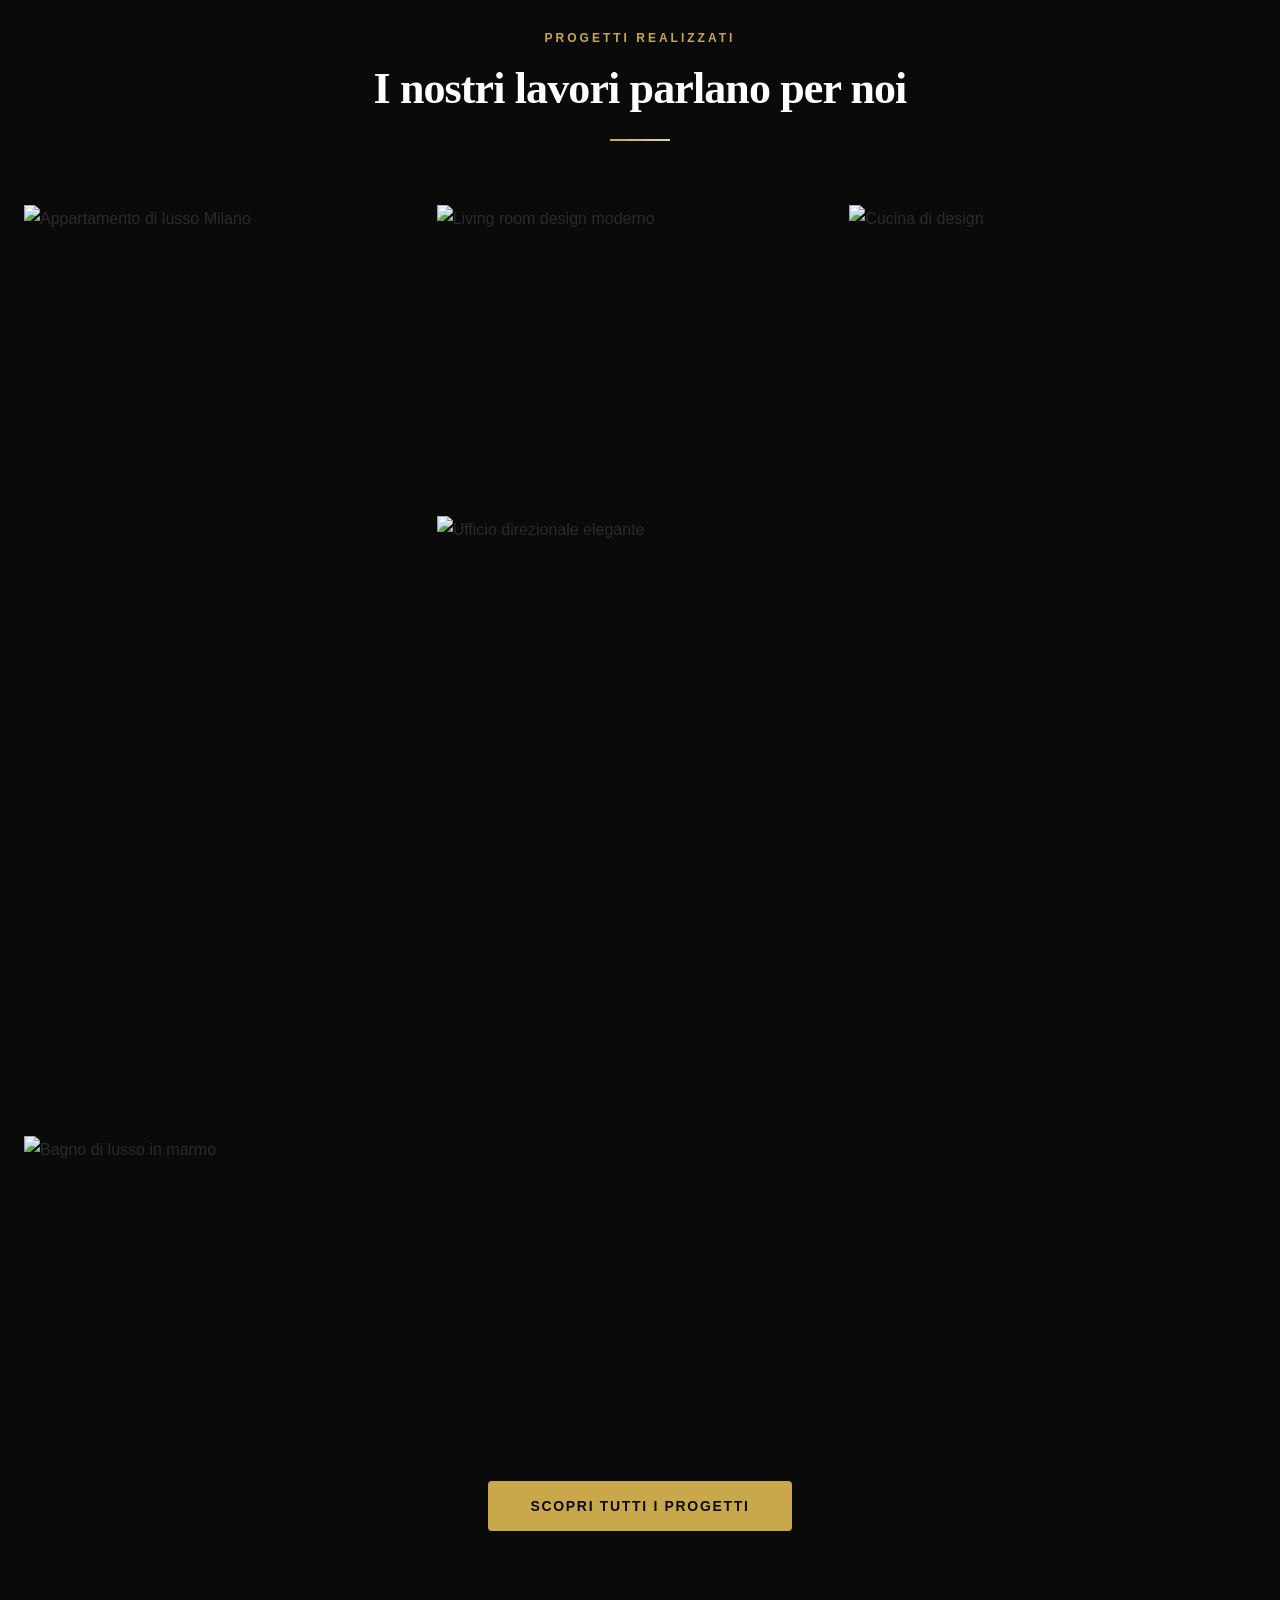
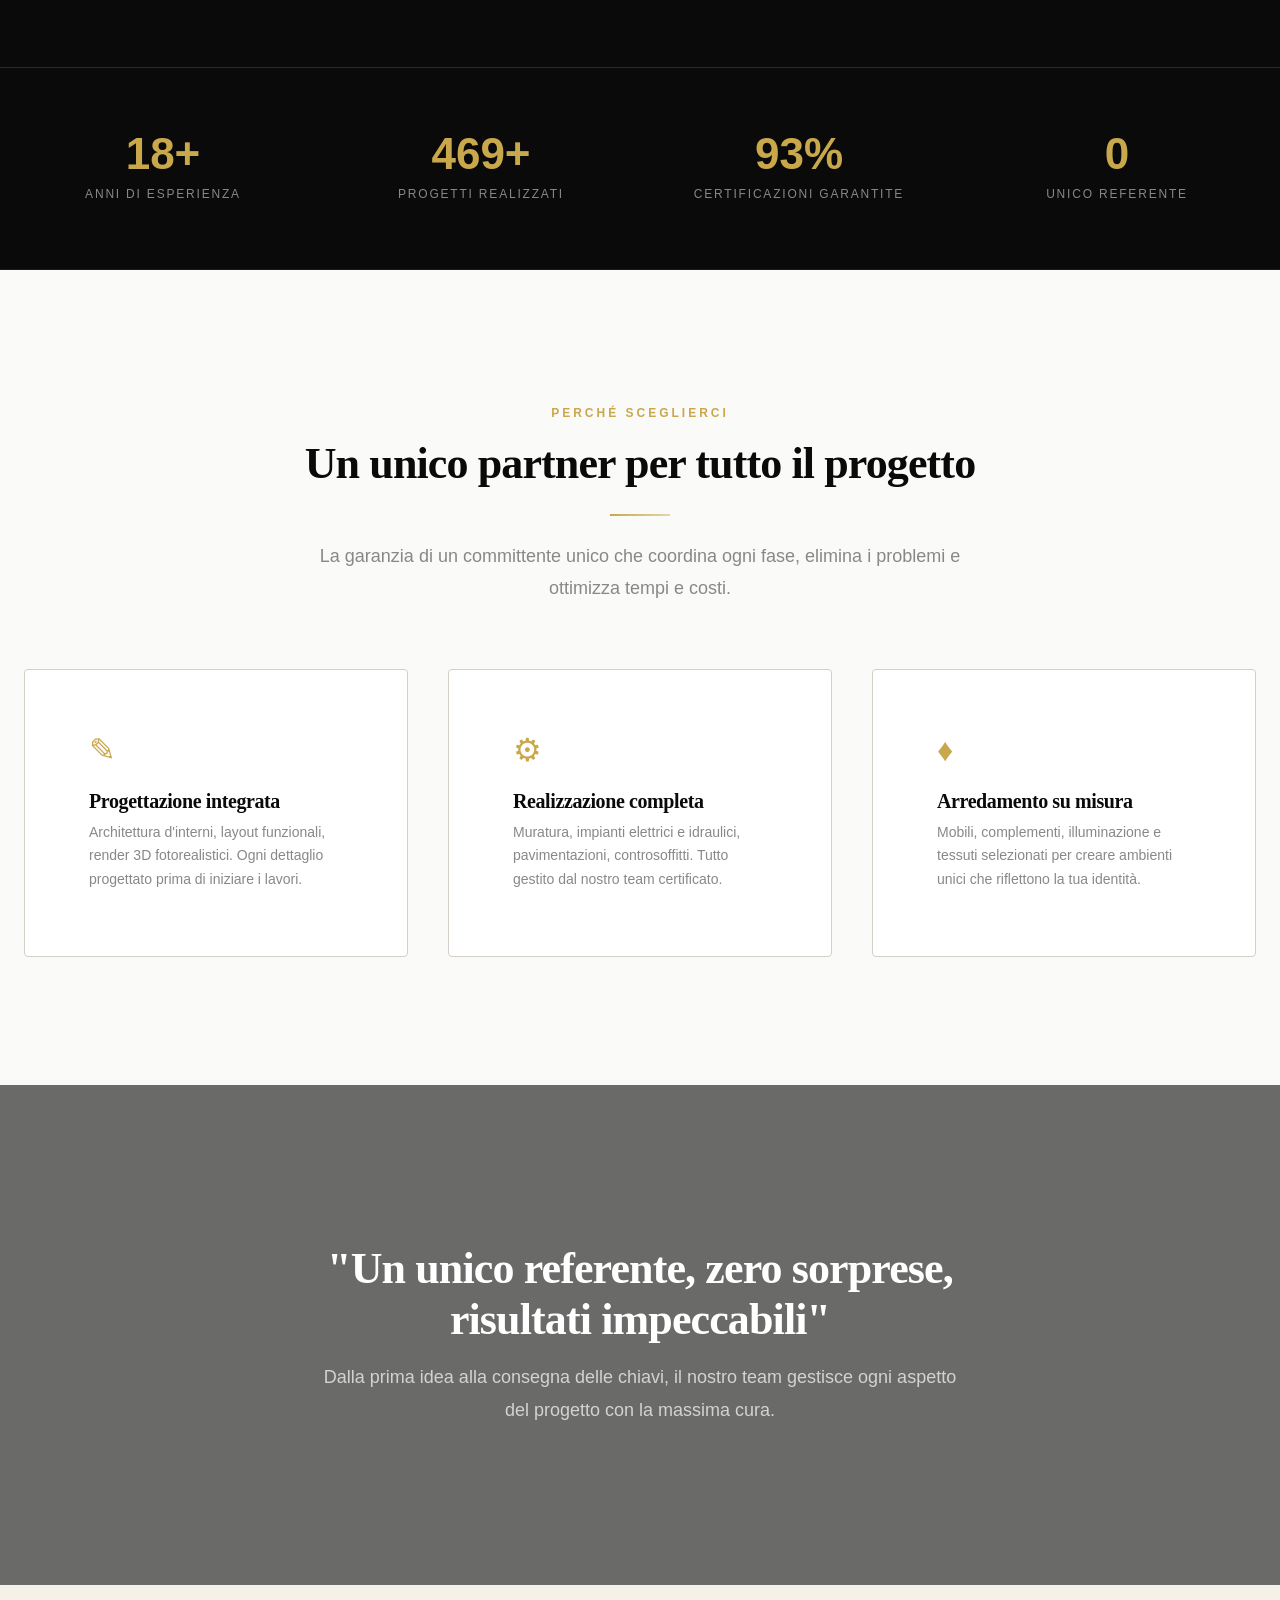
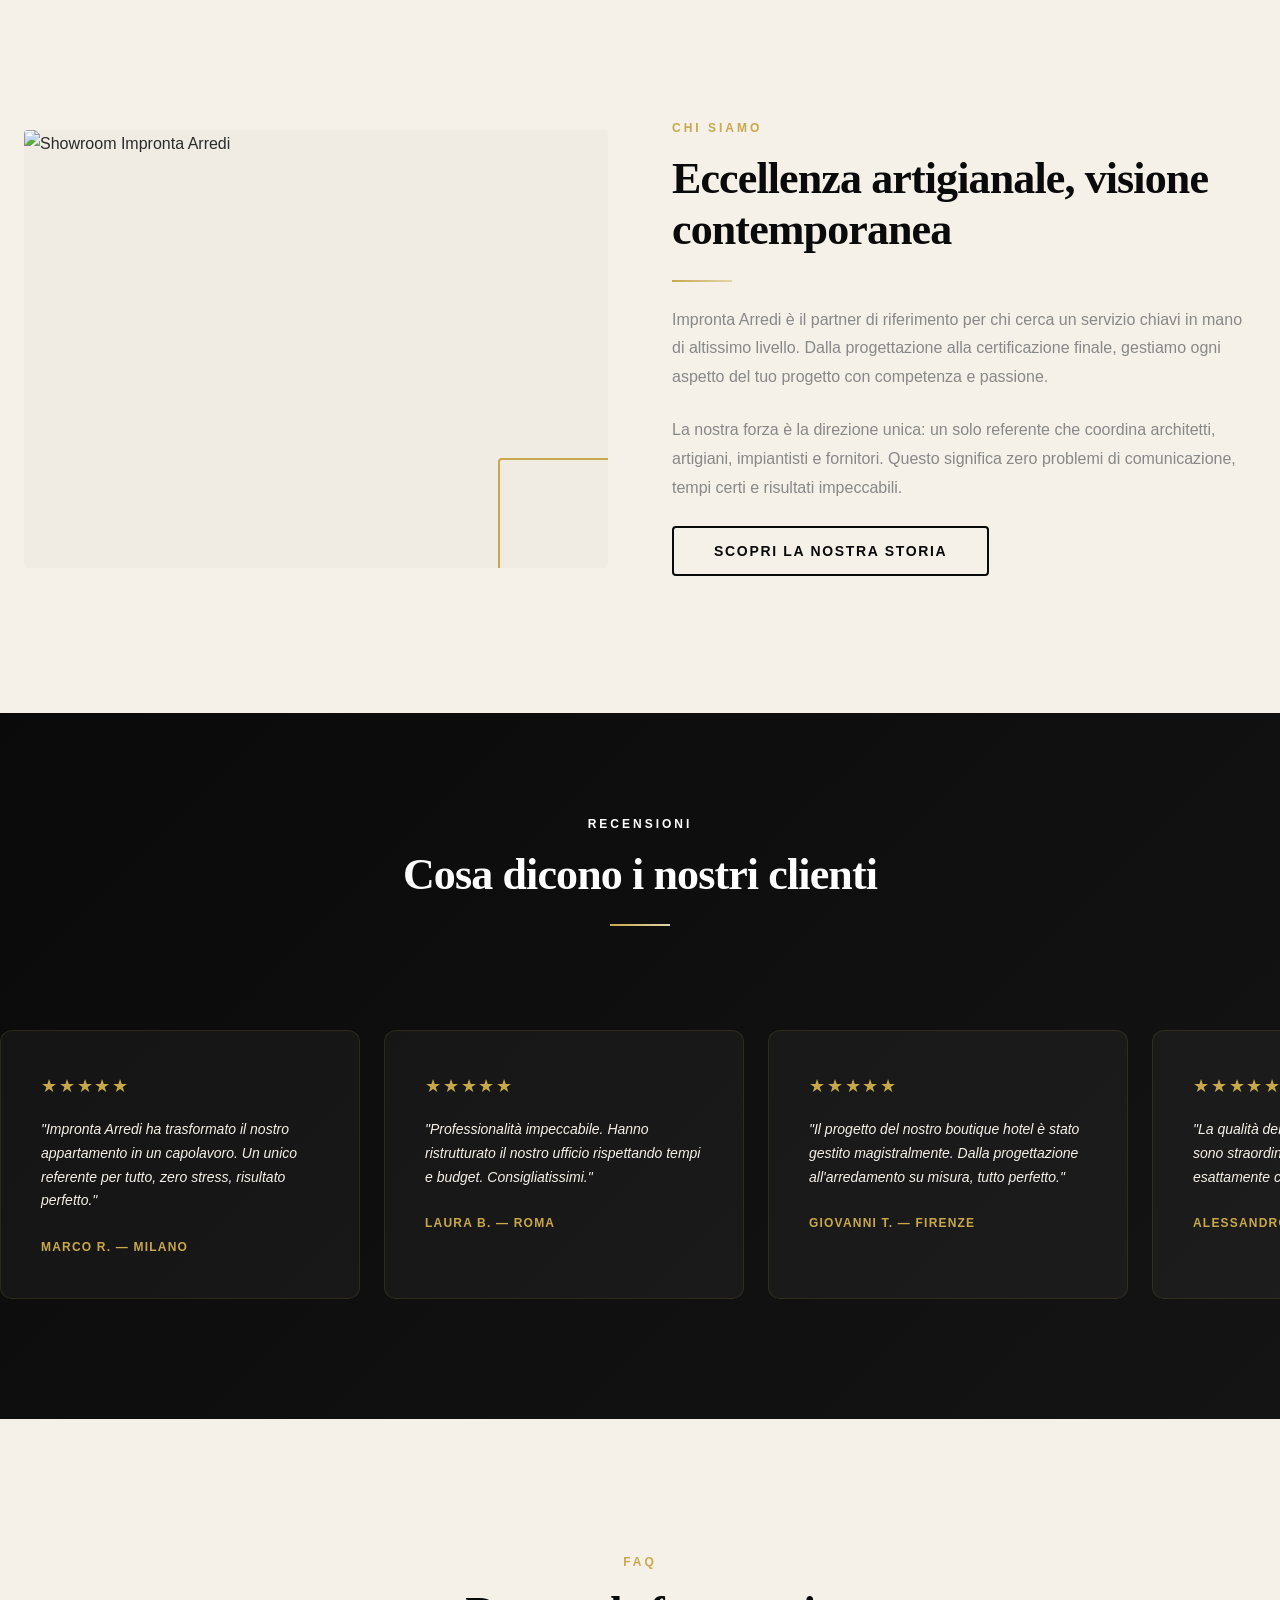
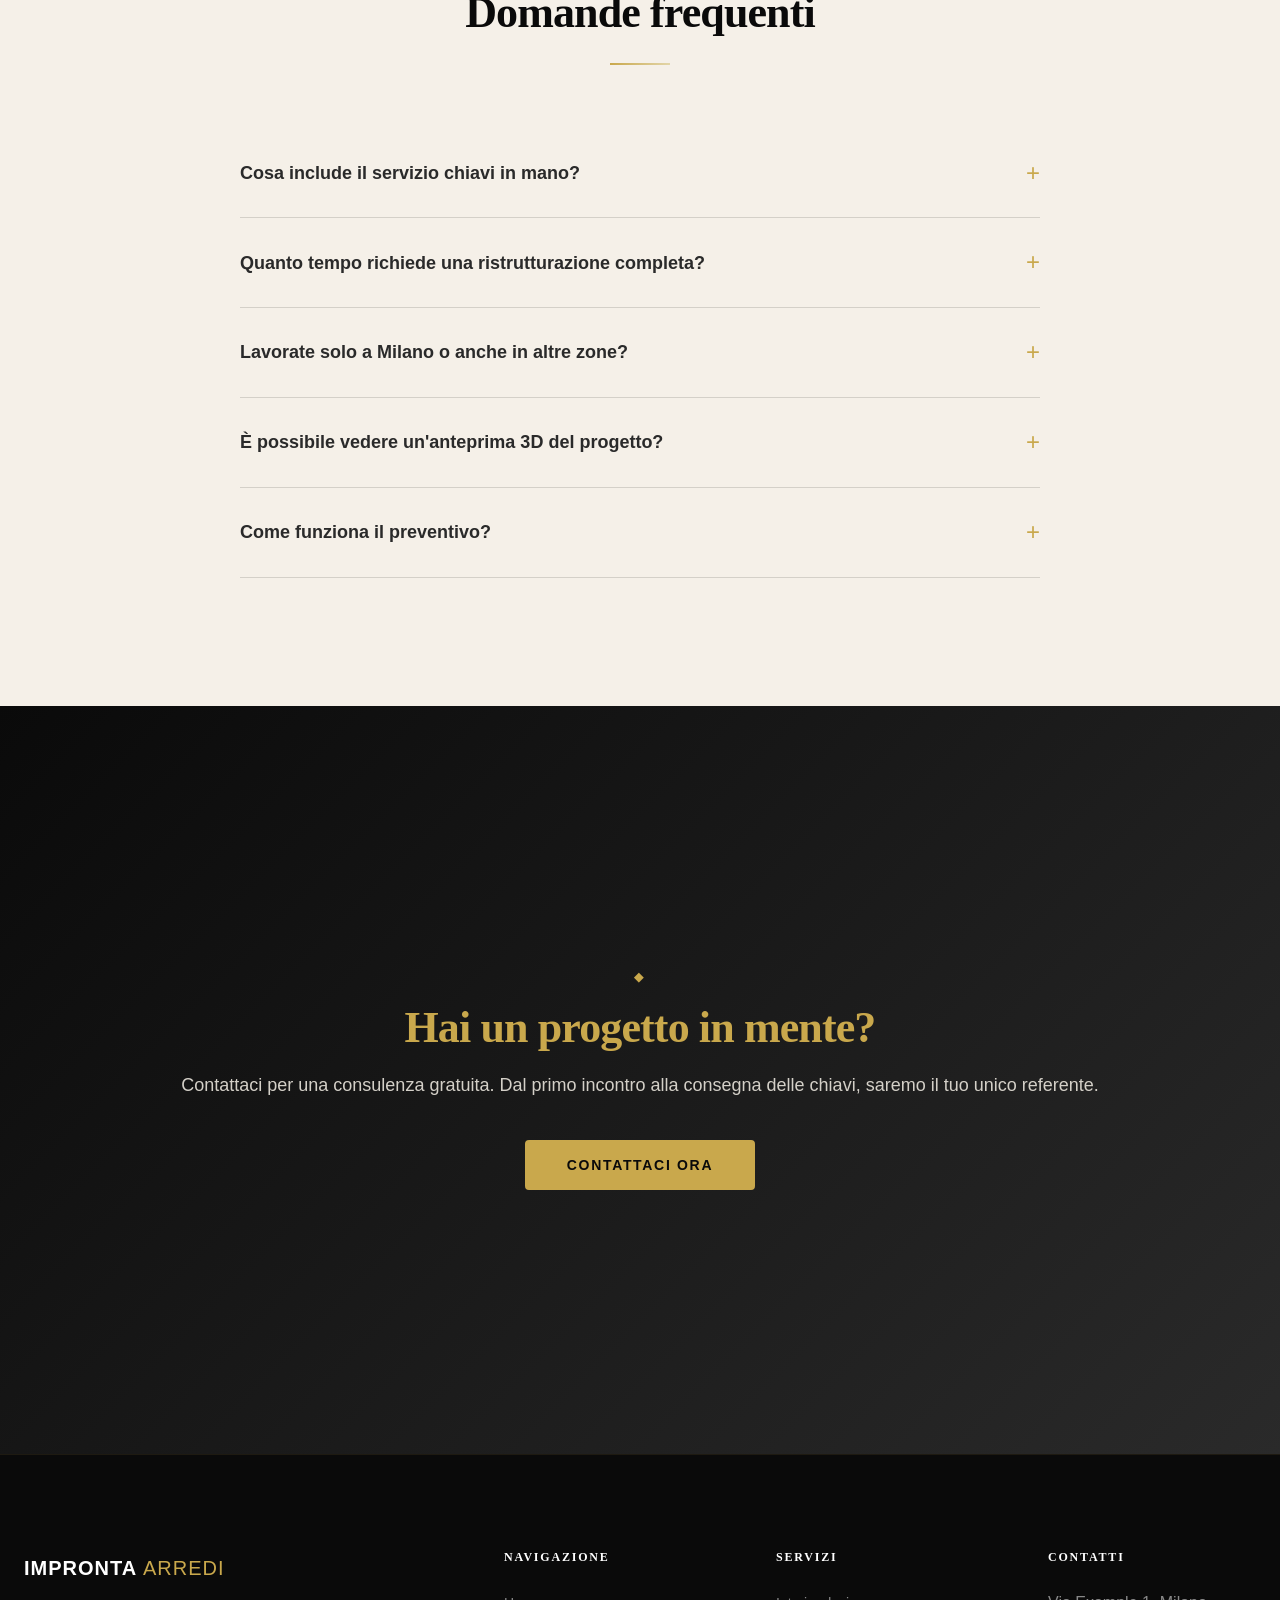
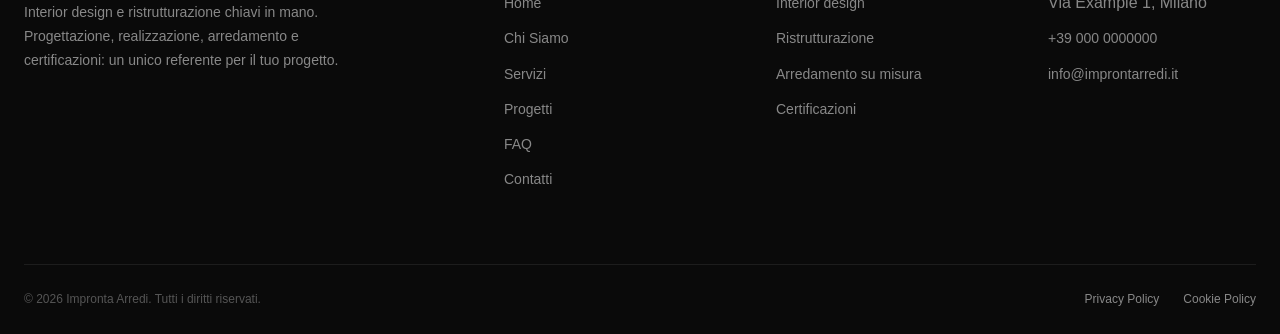
==== commit b03788ca: "Aggiunto pannello admin con login protetto e asterisco nascosto nella navbar - Login overlay su admi" ====
--- a/index.html
+++ b/index.html
@@ -155,6 +155,7 @@
           <button class="lang-switch__btn" data-lang="en">EN</button>
           <button class="lang-switch__btn" data-lang="cn">中文</button>
         </div>
+        <a href="admin.html" class="nav__admin-link" aria-label="Admin">*</a>
       </nav>
     </div>
   </header>
--- a/css/style.css
+++ b/css/style.css
@@ -501,6 +501,18 @@
 .nav__toggle--open span:nth-child(3) {
   transform: rotate(-45deg) translate(5px, -5px);
 }
+
+/* ---------- Admin secret link ---------- */
+.nav__admin-link {
+  color: rgba(255,255,255,0.12);
+  font-size: var(--fs-xs);
+  padding: 4px 6px;
+  margin-left: 4px;
+  text-decoration: none;
+  transition: color var(--transition);
+  line-height: 1;
+}
+.nav__admin-link:hover { color: var(--oro); }
 
 /* ---------- Hero (Cinematic) ---------- */
 .hero {
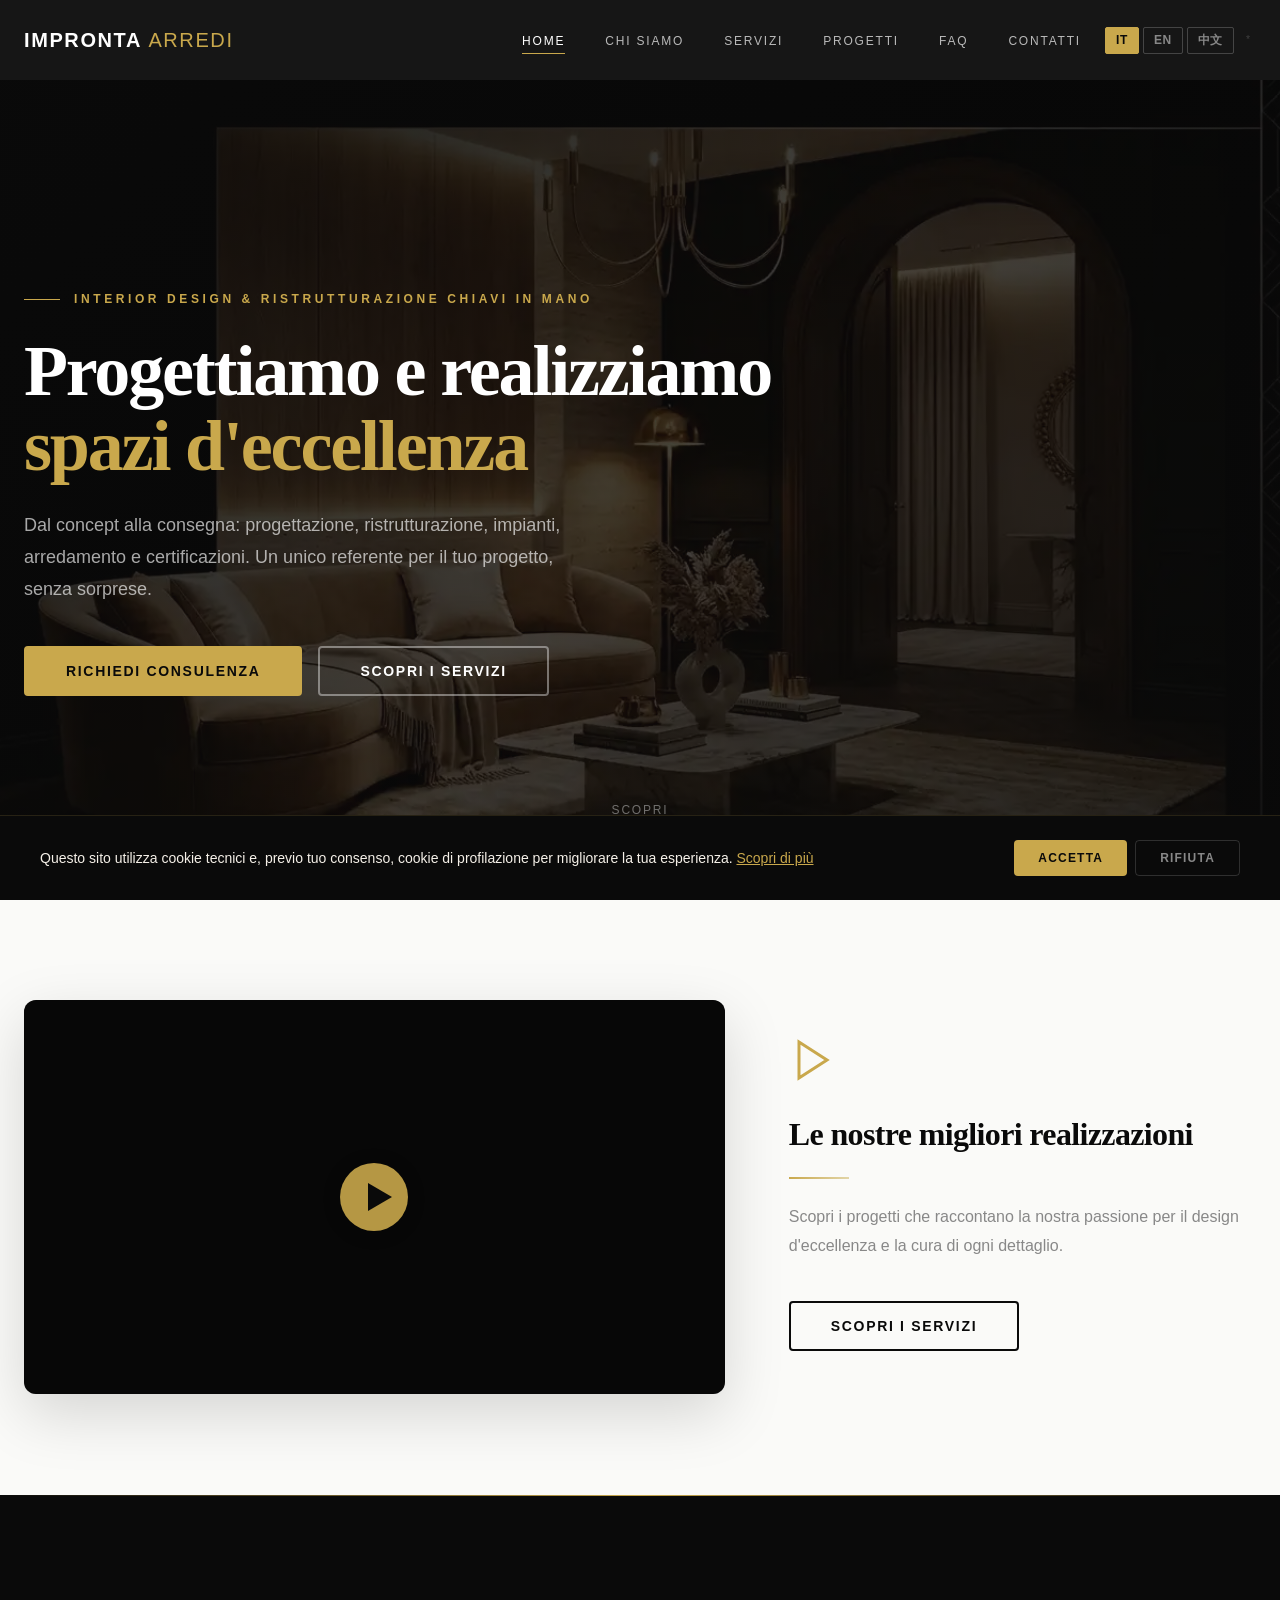
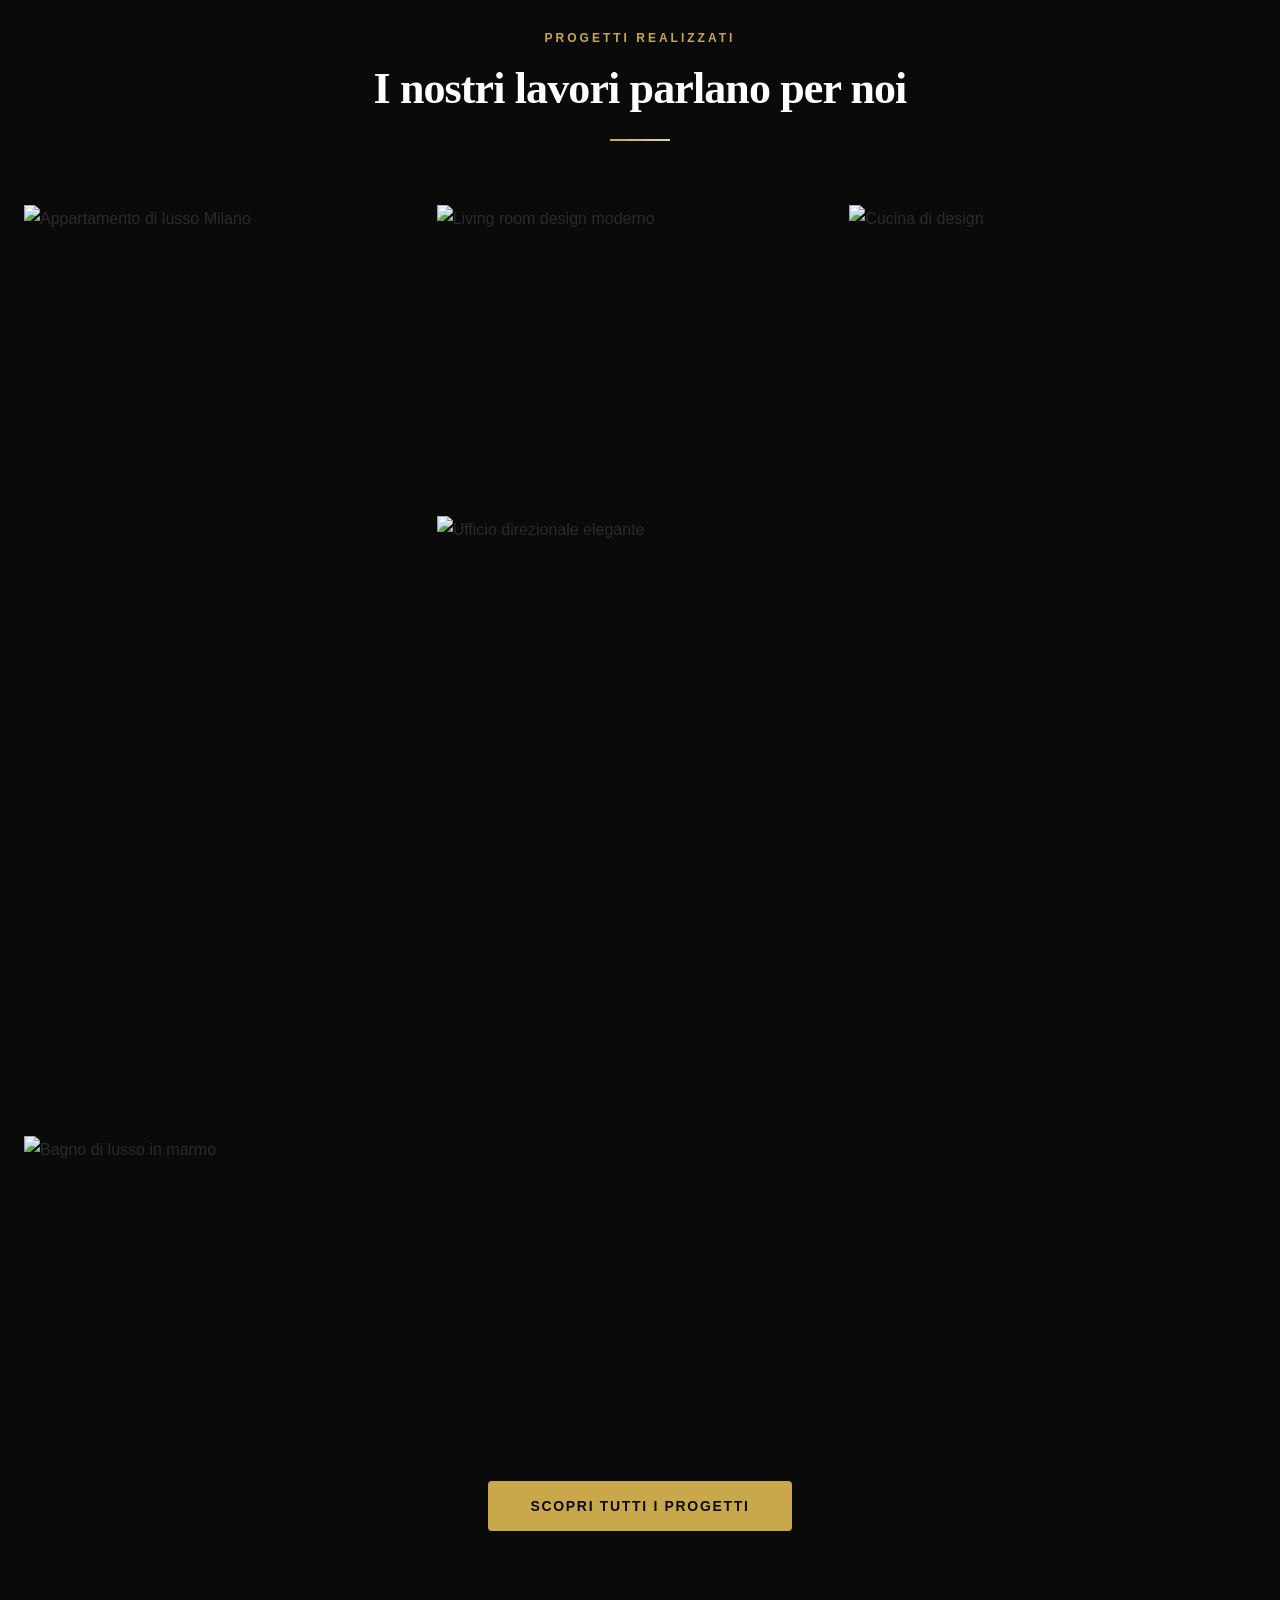
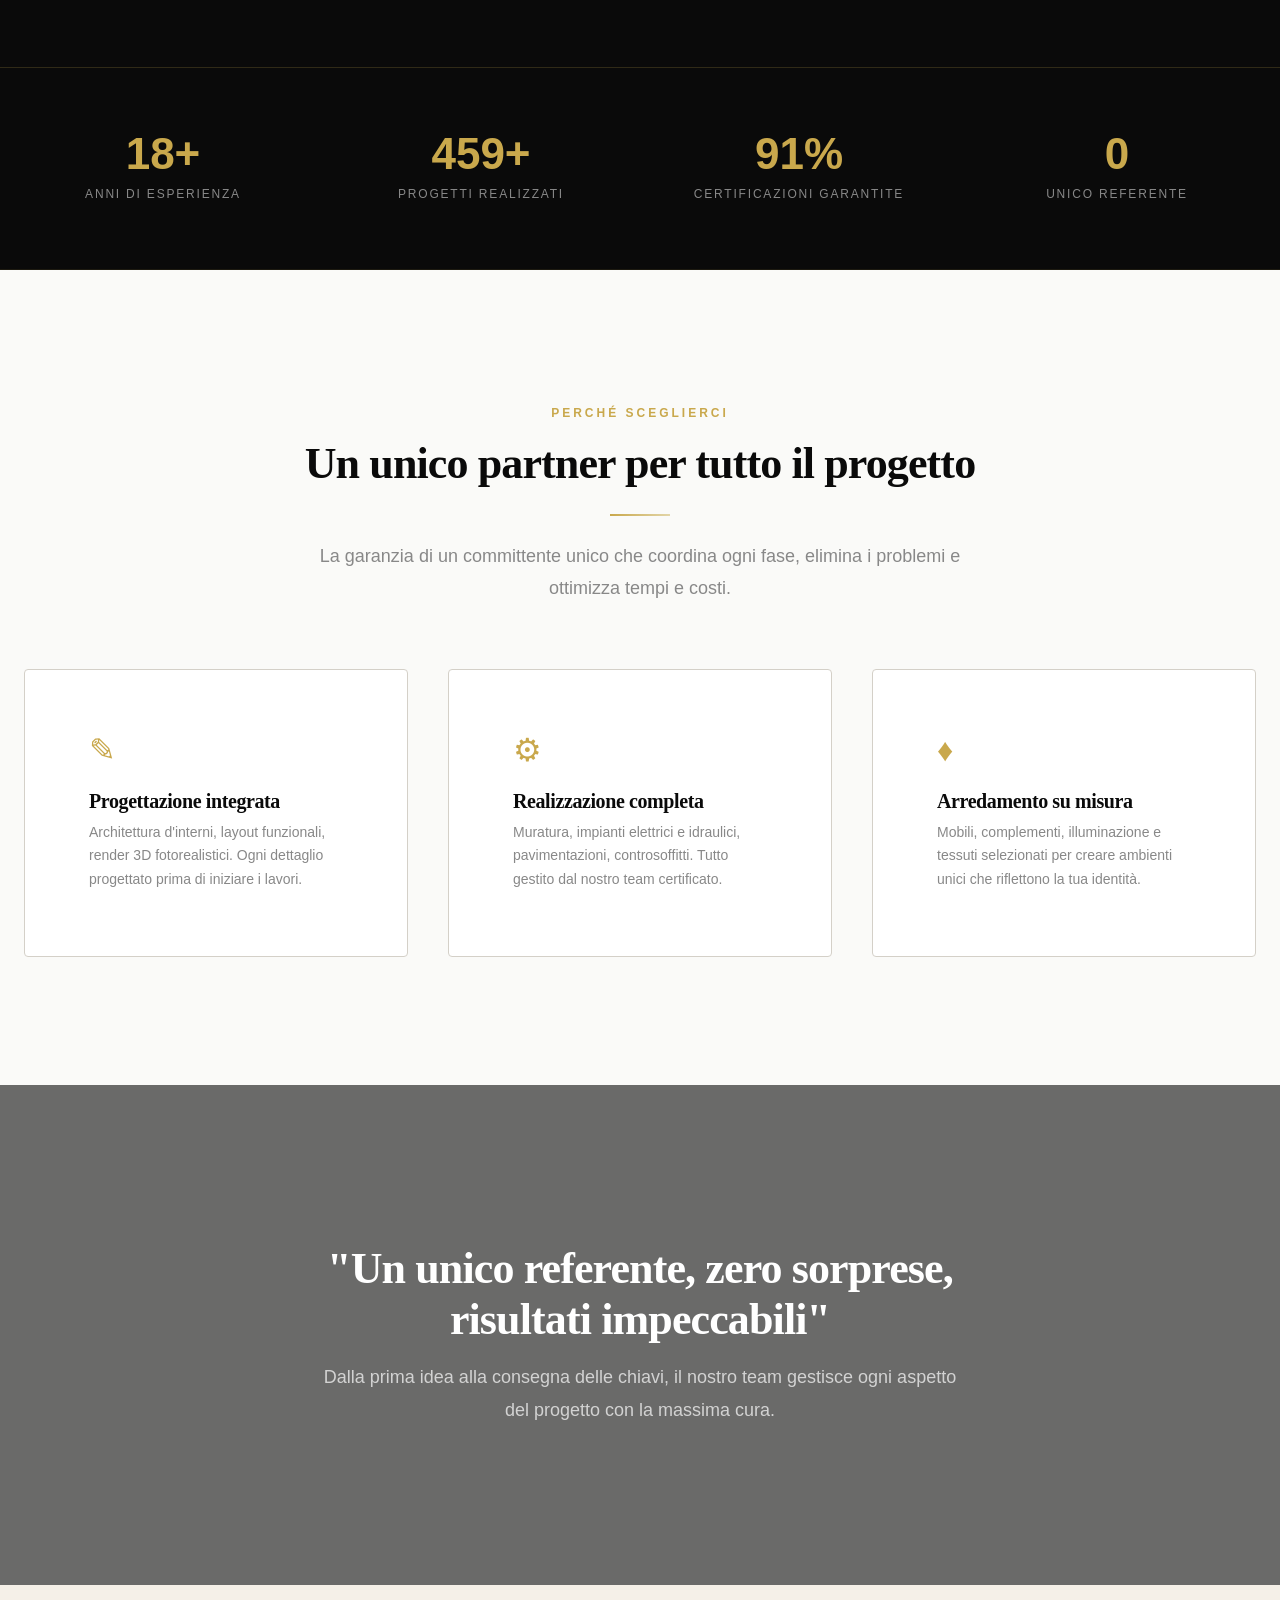
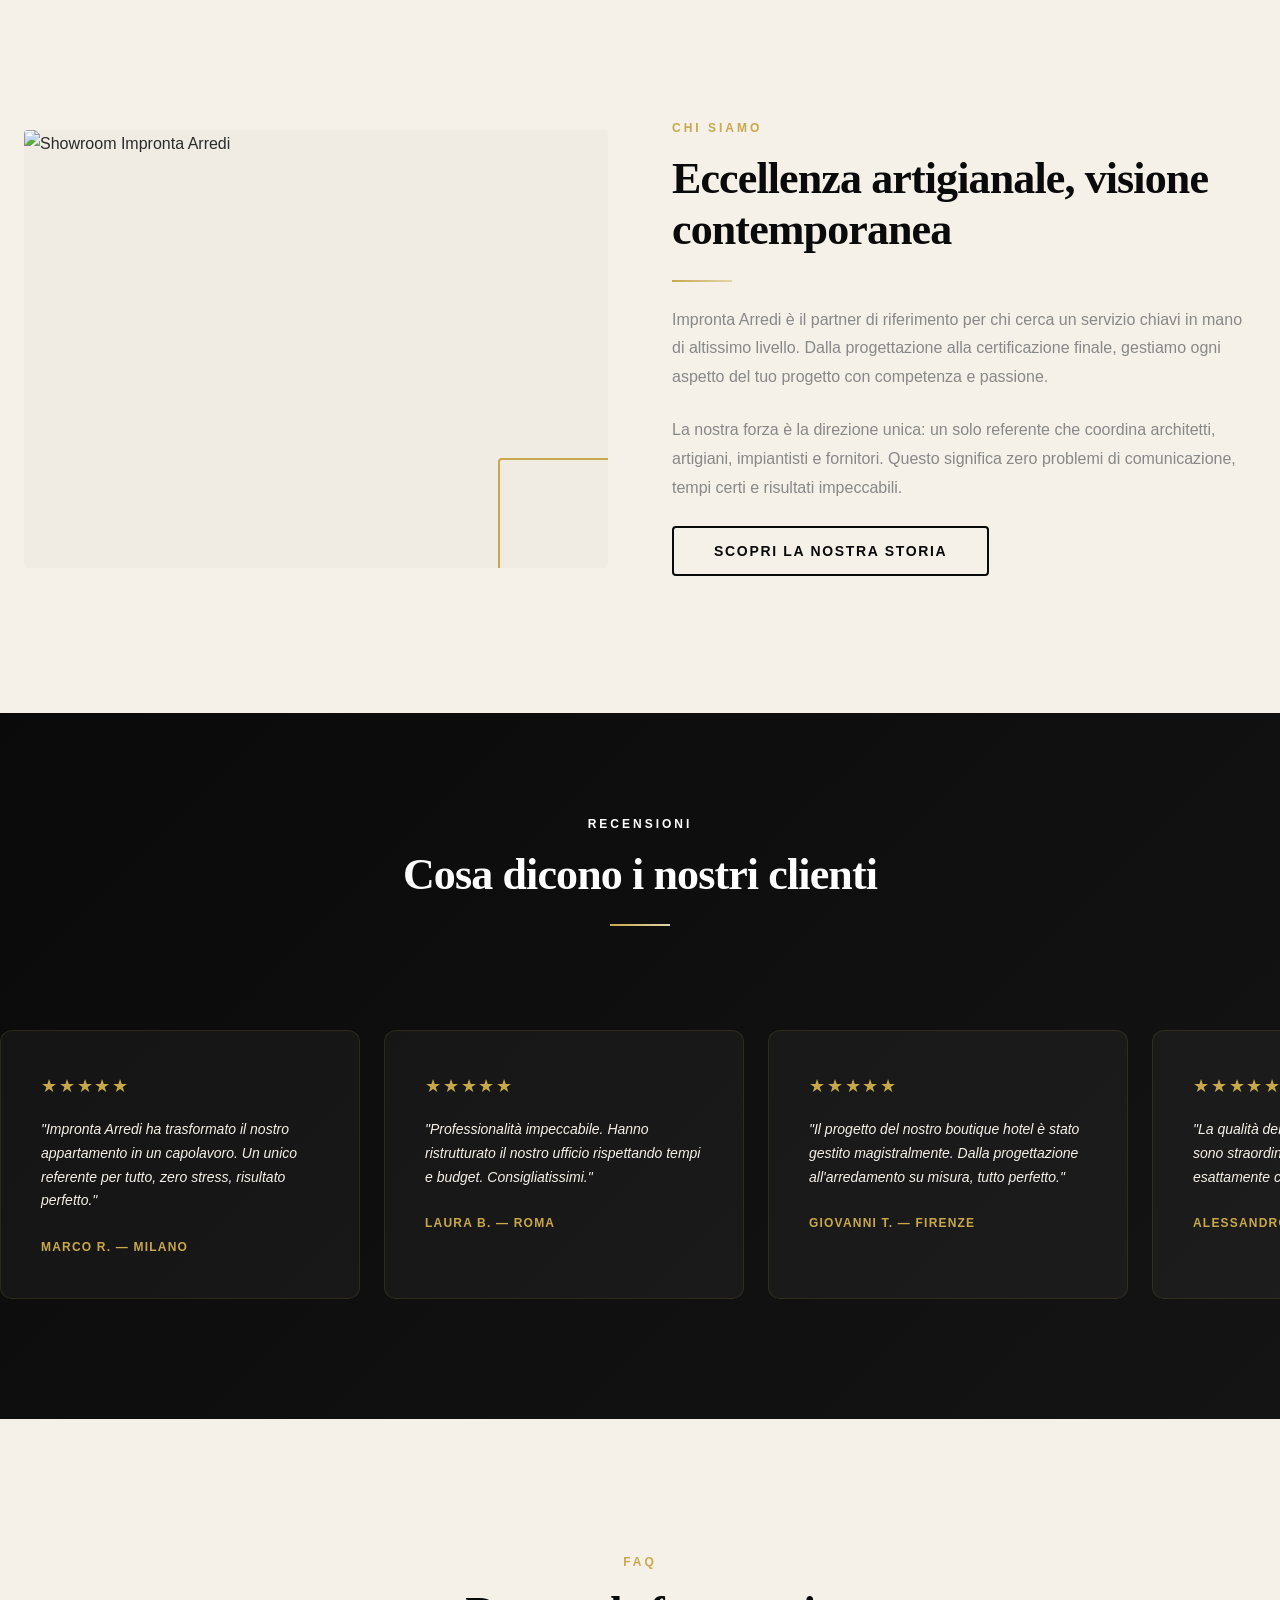
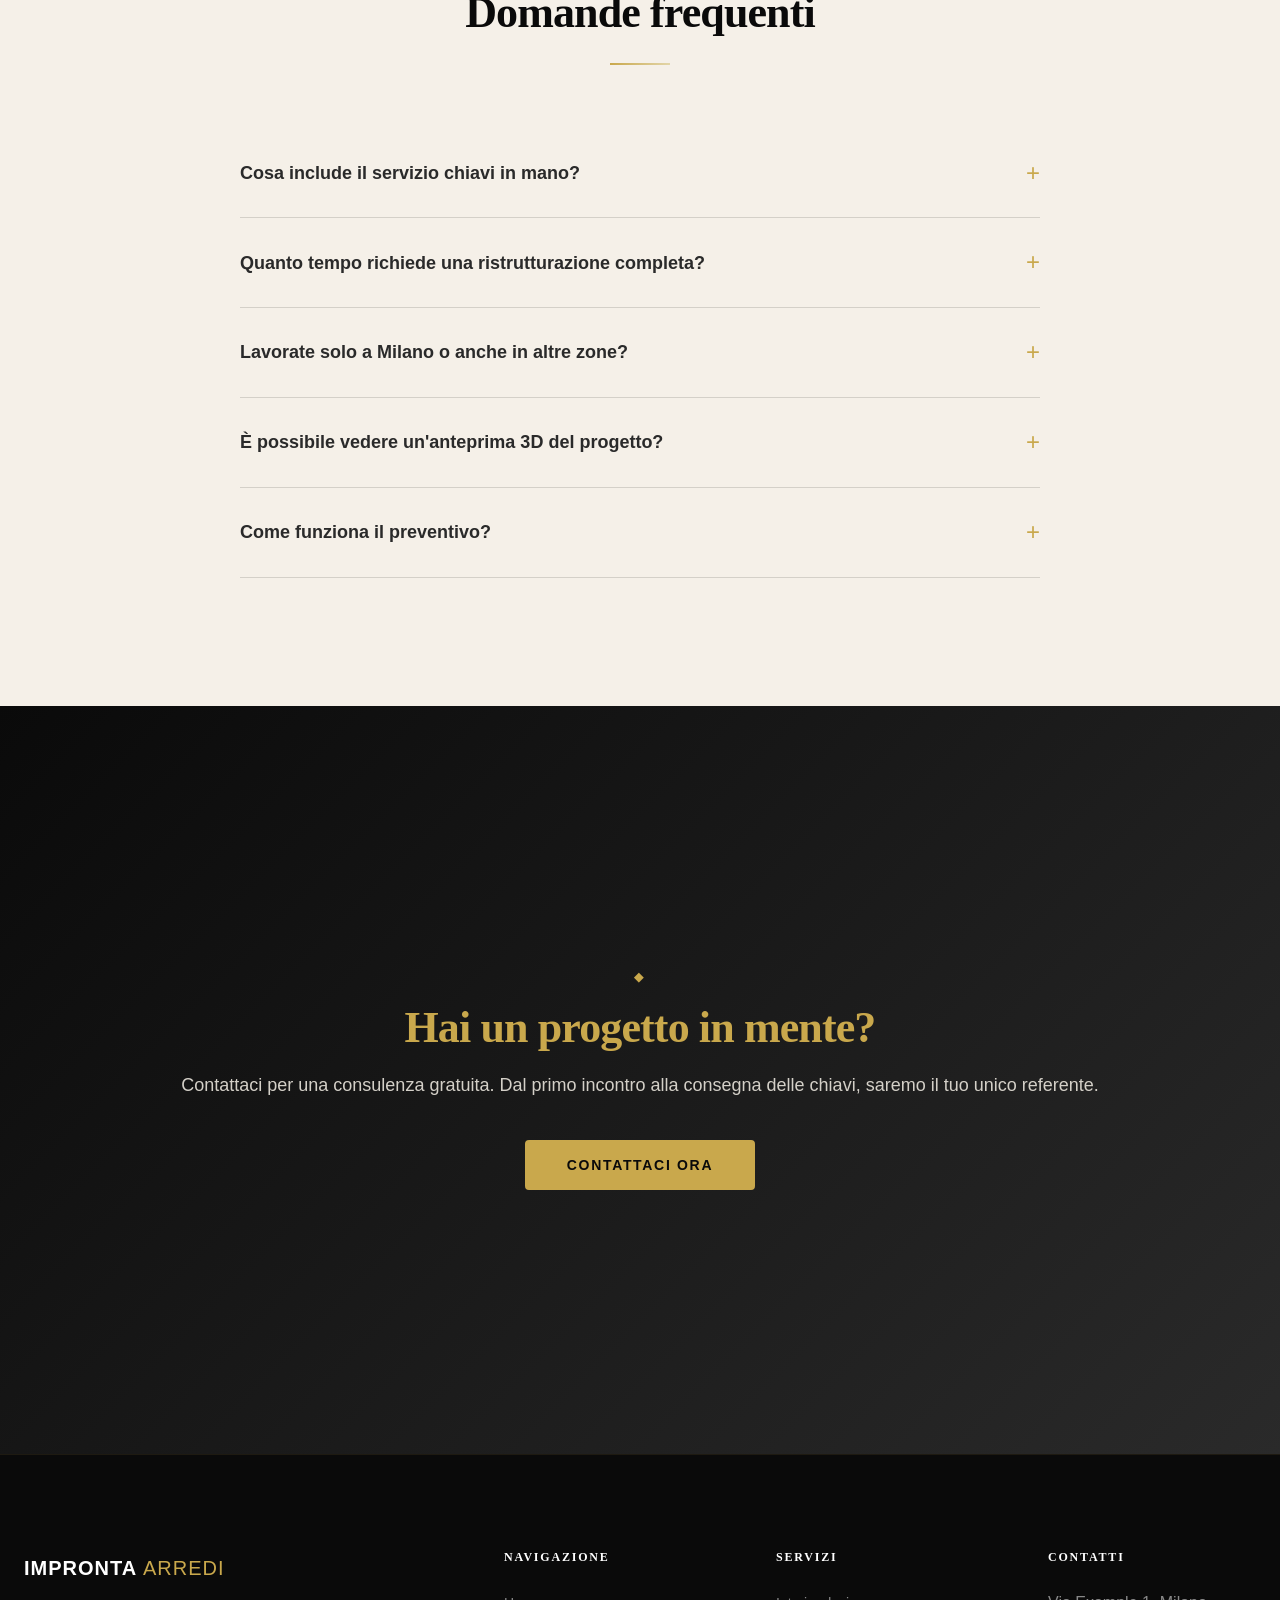
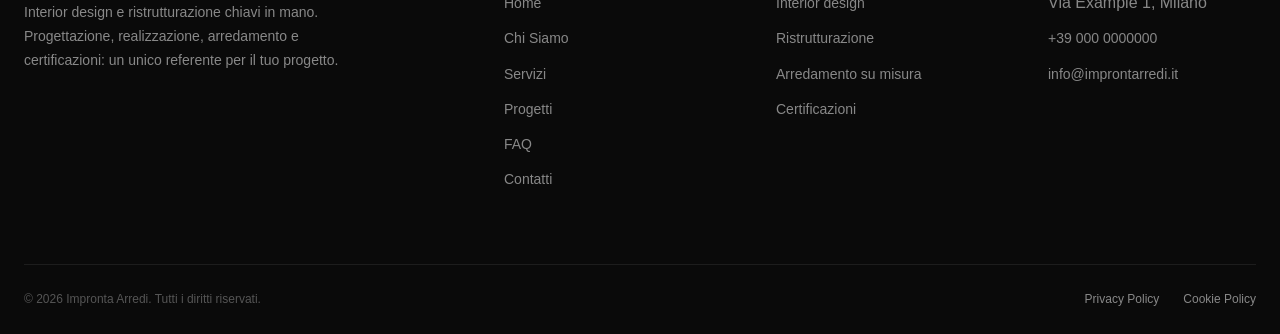
==== commit 8f093ff4: "Fix PageSpeed mobile + asterisco admin visibile Performance: - YouTube iframe sostituito con facade " ====
--- a/index.html
+++ b/index.html
@@ -33,7 +33,7 @@
   <link rel="preload" href="fonts/inter-bold.woff2" as="font" type="font/woff2" crossorigin>
 
   <link rel="stylesheet" href="css/style.css">
-  <link rel="stylesheet" href="css/chatbot.css">
+  <link rel="stylesheet" href="css/chatbot.css" media="print" onload="this.media='all'">
 
   <!-- Schema.org GeneralContractor + FurnitureStore -->
   <script type="application/ld+json">
@@ -193,15 +193,15 @@
         <div class="video-split">
           <div class="video-split__player">
             <div class="video-split__wrapper">
-              <iframe
-                src="https://www.youtube.com/embed/dM3teZ4yJe0"
-                title="arredo"
-                frameborder="0"
-                allow="accelerometer; autoplay; clipboard-write; encrypted-media; gyroscope; picture-in-picture; web-share"
-                referrerpolicy="strict-origin-when-cross-origin"
-                allowfullscreen
-                loading="lazy"
-              ></iframe>
+              <div class="video-facade" id="videoFacade" onclick="loadYouTube()" role="button" tabindex="0" aria-label="Riproduci video presentazione" style="position:relative;width:100%;padding-bottom:56.25%;background:#0A0A0A;cursor:pointer;border-radius:8px;overflow:hidden;">
+                <img src="https://img.youtube.com/vi/dM3teZ4yJe0/hqdefault.jpg" alt="Video presentazione Impronta Arredi" loading="lazy" width="480" height="360" style="position:absolute;top:50%;left:50%;transform:translate(-50%,-50%);min-width:100%;min-height:100%;object-fit:cover;">
+                <div style="position:absolute;inset:0;display:flex;align-items:center;justify-content:center;background:rgba(0,0,0,0.35);">
+                  <svg width="68" height="68" viewBox="0 0 68 68" fill="none" style="filter:drop-shadow(0 2px 8px rgba(0,0,0,0.3));">
+                    <circle cx="34" cy="34" r="34" fill="rgba(201,168,76,0.9)"/>
+                    <polygon points="28,20 52,34 28,48" fill="#0A0A0A"/>
+                  </svg>
+                </div>
+              </div>
             </div>
           </div>
           <div class="video-split__cta reveal">
@@ -533,6 +533,10 @@
     </div>
   </div>
 
+  <!-- YouTube facade pattern — carica iframe solo al click -->
+  <script>
+  function loadYouTube(){var f=document.getElementById('videoFacade');if(!f)return;var w=f.parentElement;f.remove();var iframe=document.createElement('iframe');iframe.src='https://www.youtube.com/embed/dM3teZ4yJe0?autoplay=1';iframe.title='arredo';iframe.frameBorder='0';iframe.allow='accelerometer;autoplay;clipboard-write;encrypted-media;gyroscope;picture-in-picture;web-share';iframe.referrerPolicy='strict-origin-when-cross-origin';iframe.allowFullscreen=true;iframe.style.cssText='position:absolute;top:0;left:0;width:100%;height:100%;border-radius:8px;';var container=document.createElement('div');container.style.cssText='position:relative;width:100%;padding-bottom:56.25%;';container.appendChild(iframe);w.appendChild(container);}
+  </script>
   <!-- ==================== EXTERNAL CHATBOT ==================== -->
   <script src="js/main.js" defer></script>
   <script src="js/chatbot.js" defer></script>
--- a/css/style.css
+++ b/css/style.css
@@ -504,13 +504,14 @@
 
 /* ---------- Admin secret link ---------- */
 .nav__admin-link {
-  color: rgba(255,255,255,0.12);
-  font-size: var(--fs-xs);
+  color: rgba(255,255,255,0.18);
+  font-size: 0.65rem;
   padding: 4px 6px;
-  margin-left: 4px;
+  margin-left: 6px;
   text-decoration: none;
   transition: color var(--transition);
   line-height: 1;
+  cursor: pointer;
 }
 .nav__admin-link:hover { color: var(--oro); }
 
@@ -2170,6 +2171,23 @@
     z-index: 1002;
   }
 
+  .nav__admin-link {
+    position: fixed;
+    bottom: 1rem;
+    right: 1rem;
+    z-index: 1003;
+    font-size: 0.6rem;
+    color: rgba(255,255,255,0.15);
+    padding: 6px;
+  }
+
+  /* Performance: rimuovi backdrop-filter su mobile */
+  .header {
+    backdrop-filter: none;
+    -webkit-backdrop-filter: none;
+    background-color: rgba(10, 10, 10, 0.98);
+  }
+
   .hero { min-height: auto; padding: var(--sp-2xl) 0; }
   .hero__title { font-size: var(--fs-4xl); }
   .hero__scroll { display: none; }
